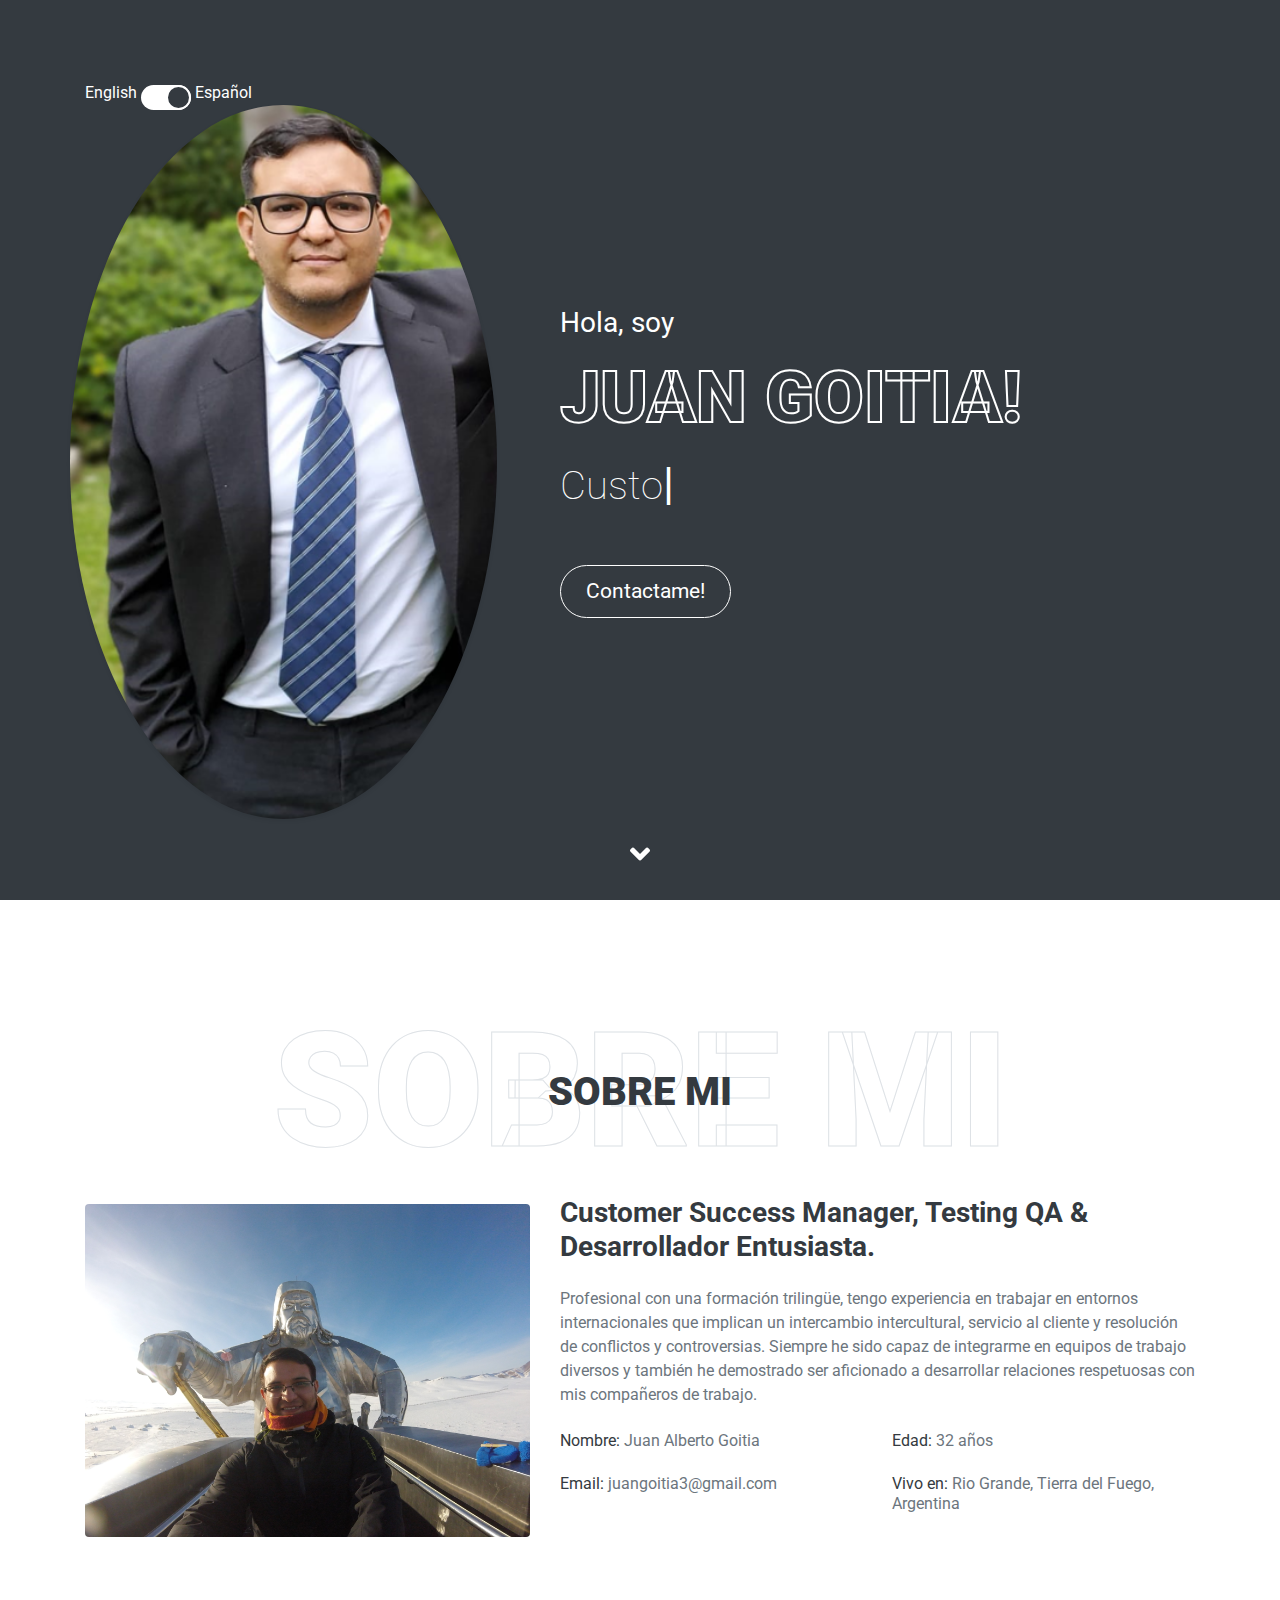
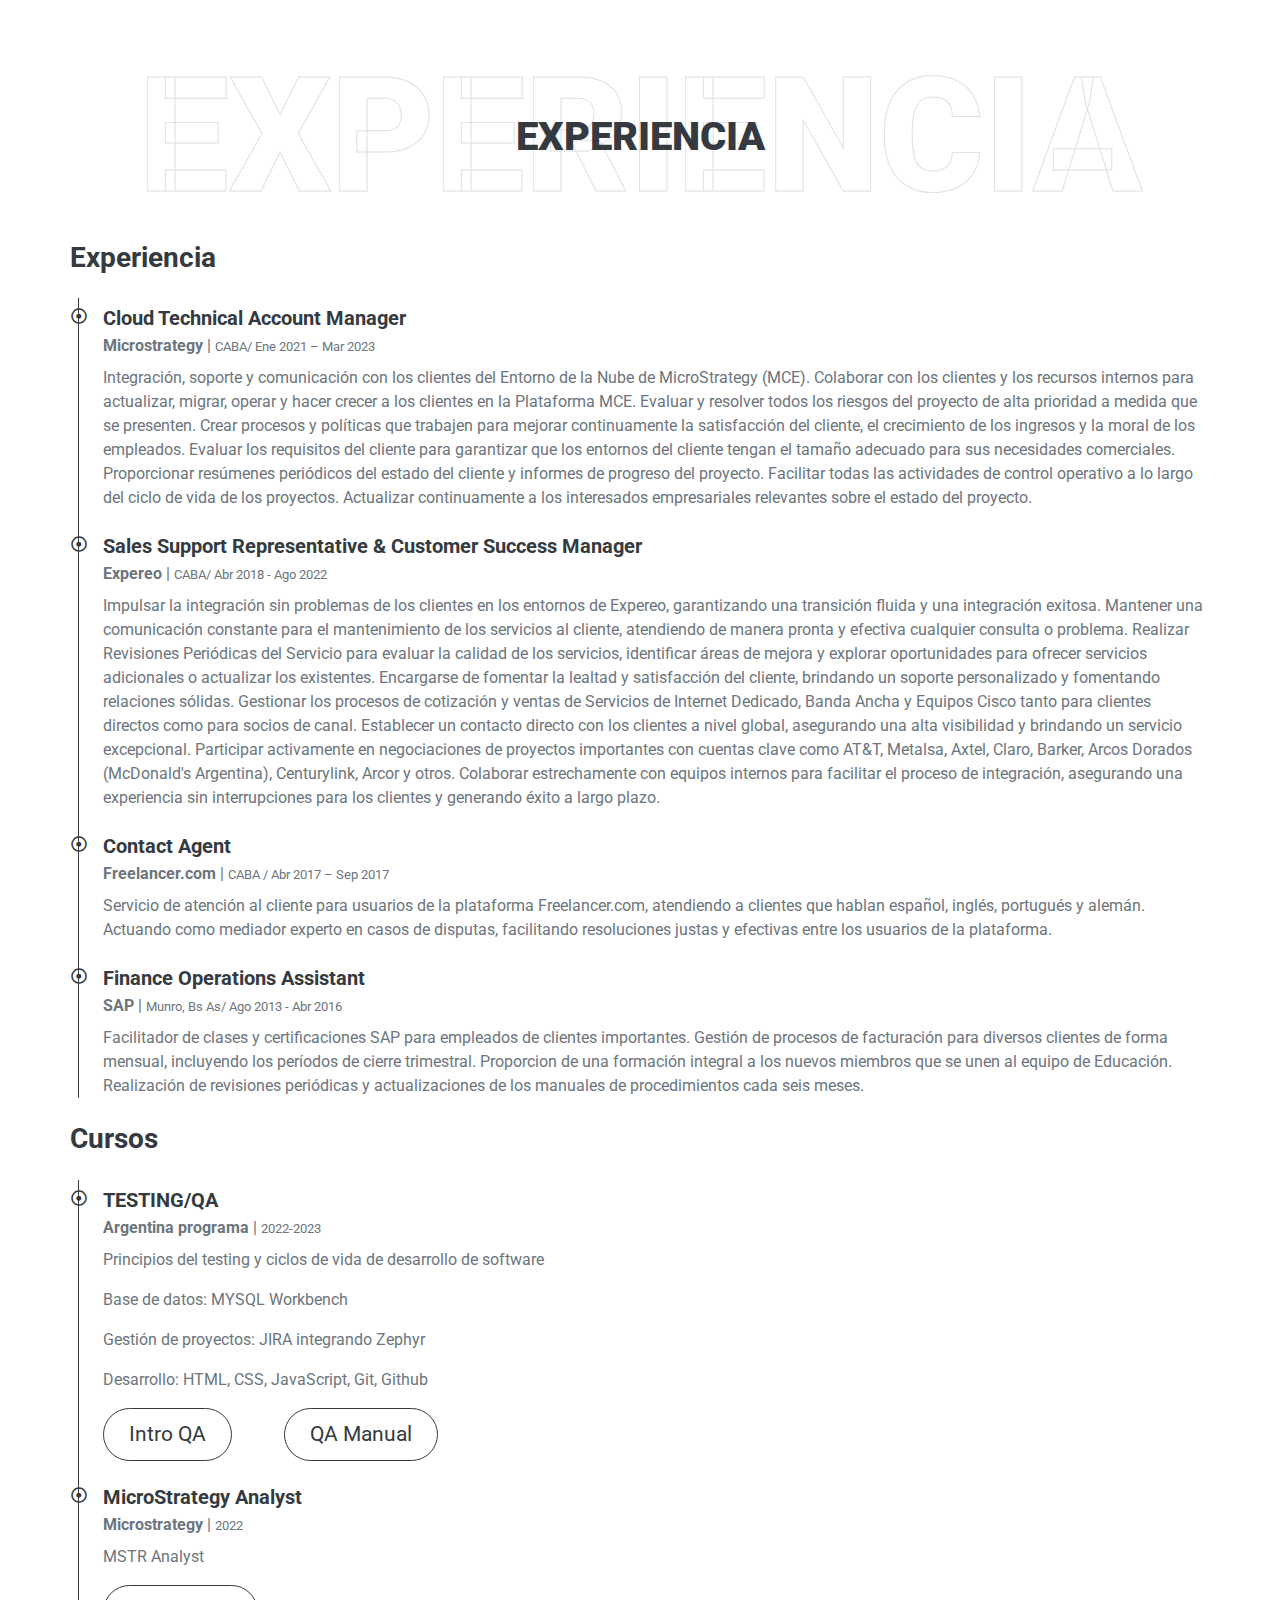
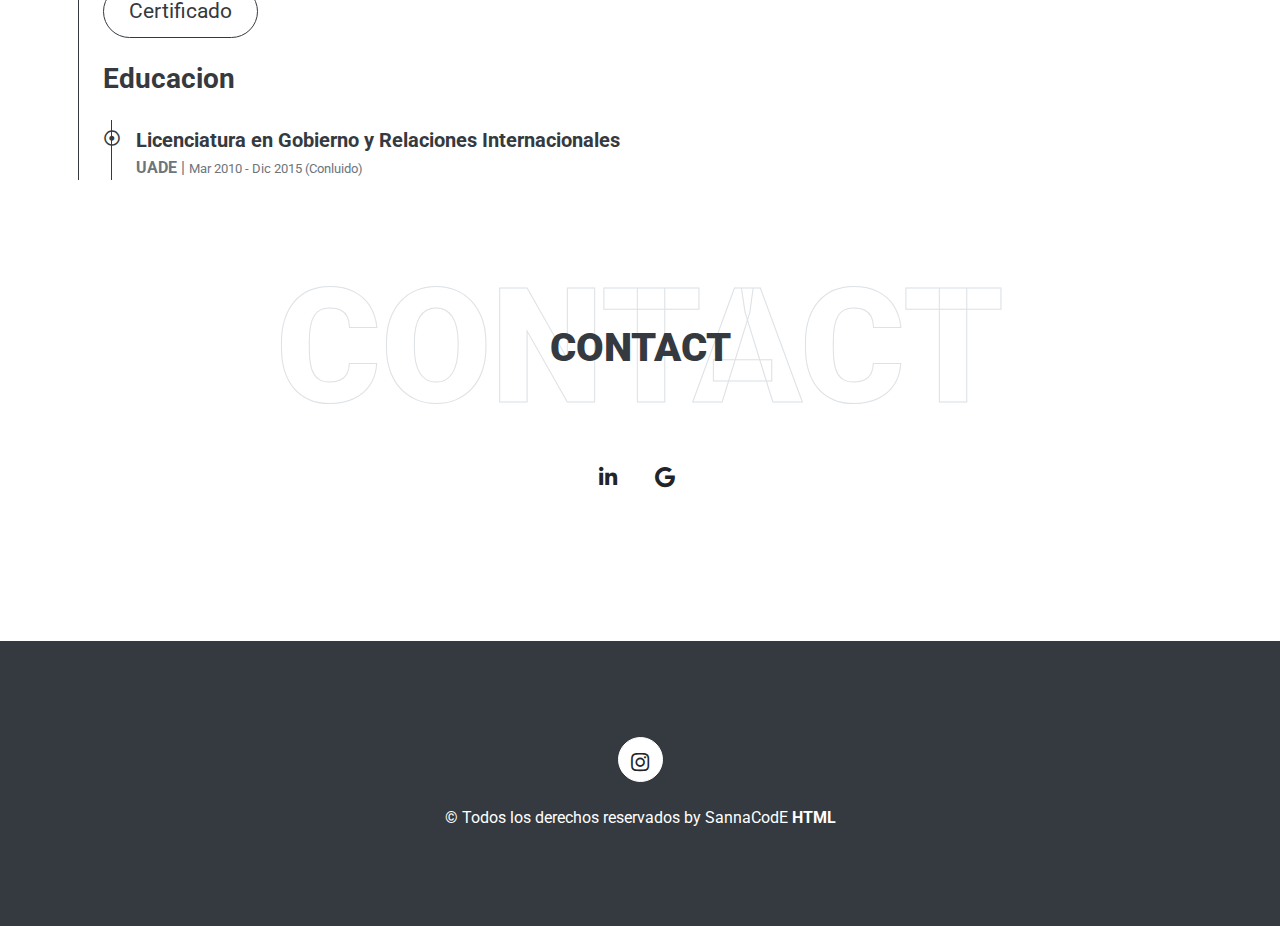
==== es/indexES.html @ f3fc85a7 "Initial commit" ====
<!DOCTYPE html>
<html lang="es">

<head>
    <meta charset="utf-8">
    <title>Juan Goitia</title>
    <meta content="width=device-width, initial-scale=1.0" name="viewport">
    <meta content="Free HTML Templates" name="keywords">
    <meta content="Free HTML Templates" name="description">

    <!-- Favicon -->
    <link href="img/favicon.ico" rel="icon">

    <!-- Google Web Fonts -->
    <link rel="preconnect" href="https://fonts.gstatic.com">
    <link href="https://fonts.googleapis.com/css2?family=Roboto:wght@300;400;500;700;900&display=swap" rel="stylesheet">

    <!-- Font Awesome -->
    <link href="https://cdnjs.cloudflare.com/ajax/libs/font-awesome/5.10.0/css/all.min.css" rel="stylesheet">

    <!-- Libraries Stylesheet -->
    <link href="lib/owlcarousel/assets/owl.carousel.min.css" rel="stylesheet">
    <link href="lib/lightbox/css/lightbox.min.css" rel="stylesheet">

    <!-- Customized Bootstrap Stylesheet -->
    <link href="../css/style.css" rel="stylesheet">
</head>

<body data-spy="scroll" data-target=".navbar" data-offset="51">
    <!-- Navbar Start -->
    <nav class="navbar fixed-top shadow-sm navbar-expand-lg bg-light navbar-light py-3 py-lg-0 px-lg-5">
        <button type="button" class="navbar-toggler" data-toggle="collapse" data-target="#navbarCollapse">
            <span class="navbar-toggler-icon"></span>
        </button>
        <div class="collapse navbar-collapse px-lg-3" id="navbarCollapse">
            <div class="navbar-nav m-auto py-0">
                <a href="#home" class="nav-item nav-link active">Home</a>
                <a href="#about" class="nav-item nav-link">Sobre Mi</a>
                <a href="#qualification" class="nav-item nav-link">Educacion/Experiencia</a>
                <a href="#contact" class="nav-item nav-link">Contacto</a>
            </div>
        </div>
    </nav>
    <!-- Navbar End -->

    <!-- Header Start -->

    <div class="container-fluid bg-dark d-flex align-items-center mb-5 py-5" id="home" style="min-height: 100vh;">
        <div class="container">

            <span class="text-white font-weight-normal mb-5 en">English</span>
            <input type="checkbox" class="check" checked>
            <span class="text-white font-weight-normal mb-5 es">Español</span>

            <div class="row align-items-center">
                <div class="col-lg-5 px-5 pl-lg-0 pb-5 pb-lg-0">
                    <img class="img-fluid w-100 rounded-circle shadow-sm" src="foto1.PNG" alt="foto1">
                </div>
                <div class="col-lg-7 text-center text-lg-left">
                    <h3 class="text-white font-weight-normal mb-3">Hola, soy</h3>
                    <h1 class="display-3 text-uppercase text-dark mb-2" style="-webkit-text-stroke: 2px #ffffff;">
                        Juan Goitia!</h1>
                    <h1 class="typed-text-output d-inline font-weight-lighter text-white"></h1>
                    <div class="typed-text d-none">Customer Success Manager.
                    </div>
                    <div class="d-flex align-items-center justify-content-center justify-content-lg-start pt-5">
                       <a href="#contact" class="btn btn-outline-light mr-5">Contactame!</a>

                    </div>
                </div>
            </div>
        </div>
    </div>
    <!-- Header End -->


    <!-- About Start -->
    <div class="container-fluid py-5" id="about">
        <div class="container">
            <div class="position-relative d-flex align-items-center justify-content-center">
                <h1 class="display-1 text-uppercase text-white" style="-webkit-text-stroke: 1px #dee2e6;">SOBRE MI</h1>
                <h1 class="position-absolute text-uppercase text-dark">SOBRE MI</h1>
            </div>
            <div class="row align-items-center">
                <div class="col-lg-5 pb-4 pb-lg-0">
                    <img class="img-fluid rounded w-100" src="GOPR0879.JPG" alt="imagen propia">
                </div>
                <div class="col-lg-7">
                    <h3 class="mb-4">Customer Success Manager, Testing QA & Desarrollador Entusiasta.</h3>
                    <p>Profesional con una formación trilingüe, tengo experiencia en trabajar en entornos internacionales que implican un intercambio intercultural, servicio al cliente y resolución de conflictos y controversias.
                        Siempre he sido capaz de integrarme en equipos de trabajo diversos y también he demostrado ser aficionado a desarrollar relaciones respetuosas con mis compañeros de trabajo.
                    </p>
                    <div class="row mb-3">
                        <div class="col-sm-6 py-2">
                            <h6>Nombre: <span class="text-secondary">Juan Alberto Goitia</span></h6>
                        </div>
                        <div class="col-sm-6 py-2">
                            <h6>Edad: <span class="text-secondary">32 años</span></h6>
                        </div>
                        <div class="col-sm-6 py-2">
                            <h6>Email: <span class="text-secondary">juangoitia3@gmail.com </span></h6>
                        </div>
                        <div class="col-sm-6 py-2">
                            <h6>Vivo en: <span class="text-secondary">Rio Grande, Tierra del Fuego, Argentina </span></h6>
                        </div>
                    </div>
                </div>
            </div>
        </div>
    </div>
    <!-- About End -->


    <!-- Qualification Start -->
    <div class="container-fluid py-5" id="qualification">
        <div class="container">
            <div class="position-relative d-flex align-items-center justify-content-center">
                <h1 class="display-1 text-uppercase text-white" style="-webkit-text-stroke: 1px #dee2e6;">Experiencia
                </h1>
                <h1 class="position-absolute text-uppercase text-dark">Experiencia</h1>
            </div>
            <div class="row align-items-center">
                <div class="col-lg-">
                    <h3 class="mb-4">Experiencia</h3>
                    <div class="border-left border-dark pt-2 pl-4 ml-2">
                        <div class="position-relative mb-4">
                            <i class="far fa-dot-circle text-dark position-absolute" style="top: 2px; left: -32px;"></i>
                            <h5 class="font-weight-bold mb-1">Cloud Technical Account Manager</h5>
                            <p class="mb-2"><strong>Microstrategy</strong> | <small>CABA/ Ene 2021 –
                                    Mar 2023</small></p>
                            <p>Integración, soporte y comunicación con los clientes del Entorno de la Nube de MicroStrategy (MCE).

                                Colaborar con los clientes y los recursos internos para actualizar, migrar, operar y hacer crecer a los clientes en la Plataforma MCE.
                                
                                Evaluar y resolver todos los riesgos del proyecto de alta prioridad a medida que se presenten.
                                
                                Crear procesos y políticas que trabajen para mejorar continuamente la satisfacción del cliente, el crecimiento de los ingresos y la moral de los empleados.
                                
                                Evaluar los requisitos del cliente para garantizar que los entornos del cliente tengan el tamaño adecuado para sus necesidades comerciales.
                                
                                Proporcionar resúmenes periódicos del estado del cliente y informes de progreso del proyecto.
                                
                                Facilitar todas las actividades de control operativo a lo largo del ciclo de vida de los proyectos.
                                
                                Actualizar continuamente a los interesados empresariales relevantes sobre el estado del proyecto.
                            </p>
                        </div>
                        <div class="position-relative mb-4">
                            <i class="far fa-dot-circle text-dark position-absolute" style="top: 2px; left: -32px;"></i>
                            <h5 class="font-weight-bold mb-1">Sales Support Representative & Customer Success Manager</h5>
                            <p class="mb-2"><strong>Expereo</strong> | <small> CABA/ Abr 2018 - Ago 2022</small></p>
                            <p>Impulsar la integración sin problemas de los clientes en los entornos de Expereo, garantizando una transición fluida y una integración exitosa.
                                Mantener una comunicación constante para el mantenimiento de los servicios al cliente, atendiendo de manera pronta y efectiva cualquier consulta o problema.
                                Realizar Revisiones Periódicas del Servicio para evaluar la calidad de los servicios, identificar áreas de mejora y explorar oportunidades para ofrecer servicios adicionales o actualizar los existentes.
                                Encargarse de fomentar la lealtad y satisfacción del cliente, brindando un soporte personalizado y fomentando relaciones sólidas.
                                Gestionar los procesos de cotización y ventas de Servicios de Internet Dedicado, Banda Ancha y Equipos Cisco tanto para clientes directos como para socios de canal.
                                Establecer un contacto directo con los clientes a nivel global, asegurando una alta visibilidad y brindando un servicio excepcional.
                                Participar activamente en negociaciones de proyectos importantes con cuentas clave como AT&T, Metalsa, Axtel, Claro, Barker, Arcos Dorados (McDonald's Argentina), Centurylink, Arcor y otros.
                                Colaborar estrechamente con equipos internos para facilitar el proceso de integración, asegurando una experiencia sin interrupciones para los clientes y generando éxito a largo plazo.
                            </p>
                        </div>
                        <div class="position-relative mb-4">
                            <i class="far fa-dot-circle text-dark position-absolute" style="top: 2px; left: -32px;"></i>
                            <h5 class="font-weight-bold mb-1">Contact Agent</h5>
                            <p class="mb-2"><strong>Freelancer.com</strong> | <small>CABA / Abr 2017 – Sep
                                    2017</small></p>
                            <p>Servicio de atención al cliente para usuarios de la plataforma Freelancer.com, atendiendo a clientes que hablan español, inglés, portugués y alemán.

                                Actuando como mediador experto en casos de disputas, facilitando resoluciones justas y efectivas entre los usuarios de la plataforma.
                            </p>
                        </div>
                        <div class="position-relative mb-4">
                            <i class="far fa-dot-circle text-dark position-absolute" style="top: 2px; left: -32px;"></i>
                            <h5 class="font-weight-bold mb-1">Finance Operations Assistant</h5>
                            <p class="mb-2"><strong>SAP</strong> | <small>Munro, Bs As/ Ago 2013 - Abr
                                2016</small></p>
                            <p>Facilitador de clases y certificaciones SAP para empleados de clientes importantes.

                                Gestión de procesos de facturación para diversos clientes de forma mensual, incluyendo los períodos de cierre trimestral.
                                
                                Proporcion de una formación integral a los nuevos miembros que se unen al equipo de Educación.
                                
                                Realización de revisiones periódicas y actualizaciones de los manuales de procedimientos cada seis meses.
                            </p>
                        </div>
                    </div>
                </div>
                <div class="col-lg-">
                    <h3 class="mb-4">Cursos</h3>
                    <div class="border-left border-dark pt-2 pl-4 ml-2">
                        <div class="position-relative mb-4">
                            <i class="far fa-dot-circle text-dark position-absolute" style="top: 2px; left: -32px;"></i>
                            <h5 class="font-weight-bold mb-1">TESTING/QA</h5>
                            <p class="mb-2"><strong>Argentina programa</strong> | <small>2022-2023</small>
                            </p>
                            <p>Principios del testing y ciclos de vida de desarrollo de software</p>

                            <p>Base de datos: MYSQL Workbench</p>
                            <p>Gestión de proyectos: JIRA integrando Zephyr</p>
                            <p>Desarrollo: HTML, CSS, JavaScript, Git, Github</p>
                            <a href="Introducción a Qa (1).jpeg" class="btn btn-outline-dark mr-5">Intro QA</a>
                            <a href="Testing Manual.jpeg" class="btn btn-outline-dark mr-5">QA Manual</a>
                        </div>
                        
                        <div class="position-relative mb-4">
                            <i class="far fa-dot-circle text-dark position-absolute" style="top: 2px; left: -32px;"></i>
                            <h5 class="font-weight-bold mb-1">MicroStrategy Analyst</h5>
                            <p class="mb-2"><strong>Microstrategy</strong> | <small>2022</small></p>
                            <p>MSTR Analyst</p>
                            <a href="MSTR ANA.PNG"
                                class="btn btn-outline-dark mr-5">Certificado</a>
                        </div>
                        <div class="col-lg-">
                        <h3 class="mb-4">Educacion</h3>
                        <div class="border-left border-dark pt-2 pl-4 ml-2">
                            <div class="position-relative mb-4">
                                <i class="far fa-dot-circle text-dark position-absolute"
                                    style="top: 2px; left: -32px;"></i>
                                <h5 class="font-weight-bold mb-1">Licenciatura en Gobierno y Relaciones Internacionales</h5>
                                <p class="mb-2"><strong>UADE</strong> | <small>Mar 2010 -
                                        Dic
                                        2015 (Conluido)</small></p>
                                <!-- <p>Tempor eos dolore amet tempor dolor tempor. Dolore ea magna sit amet dolor eirmod. Eos ipsum est tempor dolor. Clita lorem kasd sed ea lorem diam ea lorem eirmod duo sit ipsum stet lorem diam</p> -->
                                                       
                                <!-- <p>Tempor eos dolore amet tempor dolor tempor. Dolore ea magna sit amet dolor eirmod. Eos ipsum est tempor dolor. Clita lorem kasd sed ea lorem diam ea lorem eirmod duo sit ipsum stet lorem diam</p> -->
                            </div>
                        </div>
                    </div>
                </div>
            </div>
        </div>
        <!-- Qualification End -->


       


    <!-- Contact Start -->
    <div class="container-fluid py-5" id="contact">
        <div class="container">
            <div class="position-relative d-flex align-items-center justify-content-center">
                <h1 class="display-1 text-uppercase text-white" style="-webkit-text-stroke: 1px #dee2e6;">Contact
                </h1>
                <h1 class="position-absolute text-uppercase text-dark">CONTACT</h1>
            </div>
            <div class="row justify-content-center">
                <!-- <div class="col-lg-8">
                        <div class="contact-form text-center">
                            <div id="success"></div>
                            <form name="sentMessage" id="contactForm" novalidate="novalidate">
                                <div class="form-row">
                                    <div class="control-group col-sm-6">
                                        <input type="text" class="form-control p-4" id="name" placeholder="Tu nombre"
                                            required="required"
                                            data-validation-required-message="Please enter your name" />
                                        <p class="help-block text-danger"></p>
                                    </div>
                                    <div class="control-group col-sm-6">
                                        <input type="email" class="form-control p-4" id="email" placeholder="Tu email"
                                            required="required"
                                            data-validation-required-message="Please enter your email" />
                                        <p class="help-block text-danger"></p>
                                    </div>
                                </div>
                                <div class="control-group">
                                    <input type="text" class="form-control p-4" id="subject" placeholder="Asunto"
                                        required="required" data-validation-required-message="Please enter a subject" />
                                    <p class="help-block text-danger"></p>
                                </div>
                                <div class="control-group">
                                    <textarea class="form-control py-3 px-4" rows="5" id="message" placeholder="Mensaje"
                                        required="required"
                                        data-validation-required-message="Por favor ingresa el mensaje"></textarea>
                                    <p class="help-block text-danger"></p>
                                </div> -->
                <div>
                    <a href=https://www.linkedin.com/in/juangoitia/ class="btn btn-light btn-social mr-2"
                        href="#"><i class="fab fa-linkedin-in"></i></a>
                   
                        <a href="mailTO:juangoitia3@gmail.com/" class="btn btn-light btn-social mr-2" href="#"><i
                                class="fab fa-google"></i>
                            
                            </a>
                </div>
                </form>
            </div>
        </div>
    </div>
    </div>
    </div>
    <!-- Contact End -->


    <!-- Footer Start -->
    <div class="container-fluid bg-dark text-white mt-5 py-5 px-sm-3 px-md-5">
        <div class="container text-center py-5">
            <div class="d-flex justify-content-center mb-4">
            <a href=https://instagram.com/jotatdf?igshid=MzNlNGNkZWQ4Mg class="btn btn-light btn-social" href="#"><i
                        class="fab fa-instagram"></i></a>
            </div>
            <!-- <div class="d-flex justify-content-center mb-3">
                    <a class="text-white" href="#">Privacy</a>
                    <span class="px-3">|</span>
                    <a class="text-white" href="#">Terms</a>
                    <span class="px-3">|</span>
                    <a class="text-white" href="#">FAQs</a>
                    <span class="px-3">|</span>
                    <a class="text-white" href="#">Help</a>
                </div> -->
            <p class="m-0">&copy; <a class="text-white font-weight-bold" href="#"></a>Todos los derechos reservados by
                SannaCodE <a class="text-white font-weight-bold"
                    href="https://github.com/FedericoSannazzaro/portfolio">HTML</a>
            </p>
        </div>
    </div>
    <!-- Footer End -->

    <!-- Scroll to Bottom -->
    <i class="fa fa-2x fa-angle-down text-white scroll-to-bottom"></i>

    <!-- Back to Top -->
    <a href="#" class="btn btn-outline-dark px-0 back-to-top"><i class="fa fa-angle-double-up"></i></a>


    <!-- JavaScript Libraries -->
    <script src="https://code.jquery.com/jquery-3.4.1.min.js"></script>
    <script src="https://stackpath.bootstrapcdn.com/bootstrap/4.4.1/js/bootstrap.bundle.min.js"></script>
    <script src="../lib/typed/typed.min.js"></script>
    <script src="../lib/easing/easing.min.js"></script>
    <script src="../lib/waypoints/waypoints.min.js"></script>
    <script src="../lib/owlcarousel/owl.carousel.min.js"></script>
    <script src="../lib/isotope/isotope.pkgd.min.js"></script>
    <script src="../lib/lightbox/js/lightbox.min.js"></script>

    <!-- Contact Javascript File -->
    <script src="mail/jqBootstrapValidation.min.js"></script>
    <script src="mail/contact.js"></script>

    <!-- Template Javascript -->
    <script src="../js/app.js"></script>
    <script src="../js/main.js"></script>




</body>

</html>
---- css/style.css ----
/******* Bootstrap Theming ********/
/*!
 * Bootstrap v4.5.3 (https://getbootstrap.com/)
 * Copyright 2011-2020 The Bootstrap Authors
 * Copyright 2011-2020 Twitter, Inc.
 * Licensed under MIT (https://github.com/twbs/bootstrap/blob/main/LICENSE)
 */
:root {
  --blue: #007bff;
  --indigo: #6610f2;
  --purple: #6f42c1;
  --pink: #e83e8c;
  --red: #dc3545;
  --orange: #fd7e14;
  --yellow: #ffc107;
  --green: #28a745;
  --teal: #20c997;
  --cyan: #17a2b8;
  --white: #fff;
  --gray: #6c757d;
  --gray-dark: #343a40;
  --primary: #103f79;
  --secondary: #f3b229;
  --success: #28a745;
  --info: #17a2b8;
  --warning: #ffc107;
  --danger: #dc3545;
  --light: #ffffff;
  --dark: #343a40;
  --breakpoint-xs: 0;
  --breakpoint-sm: 576px;
  --breakpoint-md: 768px;
  --breakpoint-lg: 992px;
  --breakpoint-xl: 1200px;
  --font-family-sans-serif: "Roboto", sans-serif;
  --font-family-monospace: SFMono-Regular, Menlo, Monaco, Consolas, "Liberation Mono", "Courier New", monospace;
}

*,
*::before,
*::after {
  box-sizing: border-box;
}

html {
  font-family: sans-serif;
  line-height: 1.15;
  -webkit-text-size-adjust: 100%;
  -webkit-tap-highlight-color: rgba(0, 0, 0, 0);
}

article,
aside,
figcaption,
figure,
footer,
header,
hgroup,
main,
nav,
section {
  display: block;
}

body {
  margin: 0;
  font-family: "Roboto", sans-serif;
  font-size: 1rem;
  font-weight: 400;
  line-height: 1.5;
  color: #6c757d;
  text-align: left;
  background-color: #ffffff;
}

[tabindex="-1"]:focus:not(:focus-visible) {
  outline: 0 !important;
}

hr {
  box-sizing: content-box;
  height: 0;
  overflow: visible;
}

h1,
h2,
h3,
h4,
h5,
h6 {
  margin-top: 0;
  margin-bottom: 0.5rem;
}

p {
  margin-top: 0;
  margin-bottom: 1rem;
}

abbr[title],
abbr[data-original-title] {
  text-decoration: underline;
  text-decoration: underline dotted;
  cursor: help;
  border-bottom: 0;
  text-decoration-skip-ink: none;
}

address {
  margin-bottom: 1rem;
  font-style: normal;
  line-height: inherit;
}

ol,
ul,
dl {
  margin-top: 0;
  margin-bottom: 1rem;
}

ol ol,
ul ul,
ol ul,
ul ol {
  margin-bottom: 0;
}

dt {
  font-weight: 700;
}

dd {
  margin-bottom: .5rem;
  margin-left: 0;
}

blockquote {
  margin: 0 0 1rem;
}

b,
strong {
  font-weight: bolder;
}

small {
  font-size: 80%;
}

sub,
sup {
  position: relative;
  font-size: 75%;
  line-height: 0;
  vertical-align: baseline;
}

sub {
  bottom: -.25em;
}

sup {
  top: -.5em;
}

a {
  color: #0BCEAF;
  text-decoration: none;
  background-color: transparent;
}

a:hover {
  color: #078571;
  text-decoration: underline;
}

a:not([href]):not([class]) {
  color: inherit;
  text-decoration: none;
}

a:not([href]):not([class]):hover {
  color: inherit;
  text-decoration: none;
}

pre,
code,
kbd,
samp {
  font-family: SFMono-Regular, Menlo, Monaco, Consolas, "Liberation Mono", "Courier New", monospace;
  font-size: 1em;
}

pre {
  margin-top: 0;
  margin-bottom: 1rem;
  overflow: auto;
  -ms-overflow-style: scrollbar;
}

figure {
  margin: 0 0 1rem;
}

img {
  vertical-align: middle;
  border-style: none;
}

svg {
  overflow: hidden;
  vertical-align: middle;
}

table {
  border-collapse: collapse;
}

caption {
  padding-top: 0.75rem;
  padding-bottom: 0.75rem;
  color: #6c757d;
  text-align: left;
  caption-side: bottom;
}

th {
  text-align: inherit;
  text-align: -webkit-match-parent;
}

label {
  display: inline-block;
  margin-bottom: 0.5rem;
}

button {
  border-radius: 0;
}

button:focus {
  outline: 1px dotted;
  outline: 5px auto -webkit-focus-ring-color;
}

input,
button,
select,
optgroup,
textarea {
  margin: 0;
  font-family: inherit;
  font-size: inherit;
  line-height: inherit;
}

button,
input {
  overflow: visible;
}

button,
select {
  text-transform: none;
}

[role="button"] {
  cursor: pointer;
}

select {
  word-wrap: normal;
}

button,
[type="button"],
[type="reset"],
[type="submit"] {
  -webkit-appearance: button;
}

button:not(:disabled),
[type="button"]:not(:disabled),
[type="reset"]:not(:disabled),
[type="submit"]:not(:disabled) {
  cursor: pointer;
}

button::-moz-focus-inner,
[type="button"]::-moz-focus-inner,
[type="reset"]::-moz-focus-inner,
[type="submit"]::-moz-focus-inner {
  padding: 0;
  border-style: none;
}

input[type="radio"],
input[type="checkbox"] {
  box-sizing: border-box;
  padding: 0;
}

textarea {
  overflow: auto;
  resize: vertical;
}

fieldset {
  min-width: 0;
  padding: 0;
  margin: 0;
  border: 0;
}

legend {
  display: block;
  width: 100%;
  max-width: 100%;
  padding: 0;
  margin-bottom: .5rem;
  font-size: 1.5rem;
  line-height: inherit;
  color: inherit;
  white-space: normal;
}

@media (max-width: 1200px) {
  legend {
    font-size: calc(1.275rem + 0.3vw);
  }
}

progress {
  vertical-align: baseline;
}

[type="number"]::-webkit-inner-spin-button,
[type="number"]::-webkit-outer-spin-button {
  height: auto;
}

[type="search"] {
  outline-offset: -2px;
  -webkit-appearance: none;
}

[type="search"]::-webkit-search-decoration {
  -webkit-appearance: none;
}

::-webkit-file-upload-button {
  font: inherit;
  -webkit-appearance: button;
}

output {
  display: inline-block;
}

summary {
  display: list-item;
  cursor: pointer;
}

template {
  display: none;
}

[hidden] {
  display: none !important;
}

h1,
h2,
h3,
h4,
h5,
h6,
.h1,
.h2,
.h3,
.h4,
.h5,
.h6 {
  margin-bottom: 0.5rem;
  font-weight: 500;
  line-height: 1.2;
  color: #343a40;
}

h1,
.h1 {
  font-size: 2.5rem;
}

@media (max-width: 1200px) {

  h1,
  .h1 {
    font-size: calc(1.375rem + 1.5vw);
  }
}

h2,
.h2 {
  font-size: 2rem;
}

@media (max-width: 1200px) {

  h2,
  .h2 {
    font-size: calc(1.325rem + 0.9vw);
  }
}

h3,
.h3 {
  font-size: 1.75rem;
}

@media (max-width: 1200px) {

  h3,
  .h3 {
    font-size: calc(1.3rem + 0.6vw);
  }
}

h4,
.h4 {
  font-size: 1.5rem;
}

@media (max-width: 1200px) {

  h4,
  .h4 {
    font-size: calc(1.275rem + 0.3vw);
  }
}

h5,
.h5 {
  font-size: 1.25rem;
}

h6,
.h6 {
  font-size: 1rem;
}

.lead {
  font-size: 1.25rem;
  font-weight: 300;
}

.display-1 {
  font-size: 10rem;
  font-weight: 300;
  line-height: 1.2;
}

@media (max-width: 1200px) {
  .display-1 {
    font-size: calc(2.125rem + 10.5vw);
  }
}

.display-2 {
  font-size: 5.5rem;
  font-weight: 300;
  line-height: 1.2;
}

@media (max-width: 1200px) {
  .display-2 {
    font-size: calc(1.675rem + 5.1vw);
  }
}

.display-3 {
  font-size: 4.5rem;
  font-weight: 300;
  line-height: 1.2;
}

@media (max-width: 1200px) {
  .display-3 {
    font-size: calc(1.575rem + 3.9vw);
  }
}

.display-4 {
  font-size: 3.5rem;
  font-weight: 300;
  line-height: 1.2;
}

@media (max-width: 1200px) {
  .display-4 {
    font-size: calc(1.475rem + 2.7vw);
  }
}

hr {
  margin-top: 1rem;
  margin-bottom: 1rem;
  border: 0;
  border-top: 1px solid rgba(0, 0, 0, 0.1);
}

small,
.small {
  font-size: 80%;
  font-weight: 400;
}

mark,
.mark {
  padding: 0.2em;
  background-color: #fcf8e3;
}

.list-unstyled {
  padding-left: 0;
  list-style: none;
}

.list-inline {
  padding-left: 0;
  list-style: none;
}

.list-inline-item {
  display: inline-block;
}

.list-inline-item:not(:last-child) {
  margin-right: 0.5rem;
}

.initialism {
  font-size: 90%;
  text-transform: uppercase;
}

.blockquote {
  margin-bottom: 1rem;
  font-size: 1.25rem;
}

.blockquote-footer {
  display: block;
  font-size: 80%;
  color: #6c757d;
}

.blockquote-footer::before {
  content: "\2014\00A0";
}

.img-fluid {
  max-width: 100%;
  height: auto;
}

.img-thumbnail {
  padding: 0.25rem;
  background-color: #ffffff;
  border: 1px solid #dee2e6;
  border-radius: 0.25rem;
  max-width: 100%;
  height: auto;
}

.figure {
  display: inline-block;
}

.figure-img {
  margin-bottom: 0.5rem;
  line-height: 1;
}

.figure-caption {
  font-size: 90%;
  color: #6c757d;
}

code {
  font-size: 87.5%;
  color: #e83e8c;
  word-wrap: break-word;
}

a>code {
  color: inherit;
}

kbd {
  padding: 0.2rem 0.4rem;
  font-size: 87.5%;
  color: #fff;
  background-color: #212529;
  border-radius: 0.2rem;
}

kbd kbd {
  padding: 0;
  font-size: 100%;
  font-weight: 700;
}

pre {
  display: block;
  font-size: 87.5%;
  color: #212529;
}

pre code {
  font-size: inherit;
  color: inherit;
  word-break: normal;
}

.pre-scrollable {
  max-height: 340px;
  overflow-y: scroll;
}

.container,
.container-fluid,
.container-sm,
.container-md,
.container-lg,
.container-xl {
  width: 100%;
  padding-right: 15px;
  padding-left: 15px;
  margin-right: auto;
  margin-left: auto;
}

@media (min-width: 576px) {

  .container,
  .container-sm {
    max-width: 540px;
  }
}

@media (min-width: 768px) {

  .container,
  .container-sm,
  .container-md {
    max-width: 720px;
  }
}

@media (min-width: 992px) {

  .container,
  .container-sm,
  .container-md,
  .container-lg {
    max-width: 960px;
  }
}

@media (min-width: 1200px) {

  .container,
  .container-sm,
  .container-md,
  .container-lg,
  .container-xl {
    max-width: 1140px;
  }
}

.row {
  display: flex;
  flex-wrap: wrap;
  margin-right: -15px;
  margin-left: -15px;
}

.no-gutters {
  margin-right: 0;
  margin-left: 0;
}

.no-gutters>.col,
.no-gutters>[class*="col-"] {
  padding-right: 0;
  padding-left: 0;
}

.col-1,
.col-2,
.col-3,
.col-4,
.col-5,
.col-6,
.col-7,
.col-8,
.col-9,
.col-10,
.col-11,
.col-12,
.col,
.col-auto,
.col-sm-1,
.col-sm-2,
.col-sm-3,
.col-sm-4,
.col-sm-5,
.col-sm-6,
.col-sm-7,
.col-sm-8,
.col-sm-9,
.col-sm-10,
.col-sm-11,
.col-sm-12,
.col-sm,
.col-sm-auto,
.col-md-1,
.col-md-2,
.col-md-3,
.col-md-4,
.col-md-5,
.col-md-6,
.col-md-7,
.col-md-8,
.col-md-9,
.col-md-10,
.col-md-11,
.col-md-12,
.col-md,
.col-md-auto,
.col-lg-1,
.col-lg-2,
.col-lg-3,
.col-lg-4,
.col-lg-5,
.col-lg-6,
.col-lg-7,
.col-lg-8,
.col-lg-9,
.col-lg-10,
.col-lg-11,
.col-lg-12,
.col-lg,
.col-lg-auto,
.col-xl-1,
.col-xl-2,
.col-xl-3,
.col-xl-4,
.col-xl-5,
.col-xl-6,
.col-xl-7,
.col-xl-8,
.col-xl-9,
.col-xl-10,
.col-xl-11,
.col-xl-12,
.col-xl,
.col-xl-auto {
  position: relative;
  width: 100%;
  padding-right: 15px;
  padding-left: 15px;
}

.col {
  flex-basis: 0;
  flex-grow: 1;
  max-width: 100%;
}

.row-cols-1>* {
  flex: 0 0 100%;
  max-width: 100%;
}

.row-cols-2>* {
  flex: 0 0 50%;
  max-width: 50%;
}

.row-cols-3>* {
  flex: 0 0 33.33333%;
  max-width: 33.33333%;
}

.row-cols-4>* {
  flex: 0 0 25%;
  max-width: 25%;
}

.row-cols-5>* {
  flex: 0 0 20%;
  max-width: 20%;
}

.row-cols-6>* {
  flex: 0 0 16.66667%;
  max-width: 16.66667%;
}

.col-auto {
  flex: 0 0 auto;
  width: auto;
  max-width: 100%;
}

.col-1 {
  flex: 0 0 8.33333%;
  max-width: 8.33333%;
}

.col-2 {
  flex: 0 0 16.66667%;
  max-width: 16.66667%;
}

.col-3 {
  flex: 0 0 25%;
  max-width: 25%;
}

.col-4 {
  flex: 0 0 33.33333%;
  max-width: 33.33333%;
}

.col-5 {
  flex: 0 0 41.66667%;
  max-width: 41.66667%;
}

.col-6 {
  flex: 0 0 50%;
  max-width: 50%;
}

.col-7 {
  flex: 0 0 58.33333%;
  max-width: 58.33333%;
}

.col-8 {
  flex: 0 0 66.66667%;
  max-width: 66.66667%;
}

.col-9 {
  flex: 0 0 75%;
  max-width: 75%;
}

.col-10 {
  flex: 0 0 83.33333%;
  max-width: 83.33333%;
}

.col-11 {
  flex: 0 0 91.66667%;
  max-width: 91.66667%;
}

.col-12 {
  flex: 0 0 100%;
  max-width: 100%;
}

.order-first {
  order: -1;
}

.order-last {
  order: 13;
}

.order-0 {
  order: 0;
}

.order-1 {
  order: 1;
}

.order-2 {
  order: 2;
}

.order-3 {
  order: 3;
}

.order-4 {
  order: 4;
}

.order-5 {
  order: 5;
}

.order-6 {
  order: 6;
}

.order-7 {
  order: 7;
}

.order-8 {
  order: 8;
}

.order-9 {
  order: 9;
}

.order-10 {
  order: 10;
}

.order-11 {
  order: 11;
}

.order-12 {
  order: 12;
}

.offset-1 {
  margin-left: 8.33333%;
}

.offset-2 {
  margin-left: 16.66667%;
}

.offset-3 {
  margin-left: 25%;
}

.offset-4 {
  margin-left: 33.33333%;
}

.offset-5 {
  margin-left: 41.66667%;
}

.offset-6 {
  margin-left: 50%;
}

.offset-7 {
  margin-left: 58.33333%;
}

.offset-8 {
  margin-left: 66.66667%;
}

.offset-9 {
  margin-left: 75%;
}

.offset-10 {
  margin-left: 83.33333%;
}

.offset-11 {
  margin-left: 91.66667%;
}

@media (min-width: 576px) {
  .col-sm {
    flex-basis: 0;
    flex-grow: 1;
    max-width: 100%;
  }

  .row-cols-sm-1>* {
    flex: 0 0 100%;
    max-width: 100%;
  }

  .row-cols-sm-2>* {
    flex: 0 0 50%;
    max-width: 50%;
  }

  .row-cols-sm-3>* {
    flex: 0 0 33.33333%;
    max-width: 33.33333%;
  }

  .row-cols-sm-4>* {
    flex: 0 0 25%;
    max-width: 25%;
  }

  .row-cols-sm-5>* {
    flex: 0 0 20%;
    max-width: 20%;
  }

  .row-cols-sm-6>* {
    flex: 0 0 16.66667%;
    max-width: 16.66667%;
  }

  .col-sm-auto {
    flex: 0 0 auto;
    width: auto;
    max-width: 100%;
  }

  .col-sm-1 {
    flex: 0 0 8.33333%;
    max-width: 8.33333%;
  }

  .col-sm-2 {
    flex: 0 0 16.66667%;
    max-width: 16.66667%;
  }

  .col-sm-3 {
    flex: 0 0 25%;
    max-width: 25%;
  }

  .col-sm-4 {
    flex: 0 0 33.33333%;
    max-width: 33.33333%;
  }

  .col-sm-5 {
    flex: 0 0 41.66667%;
    max-width: 41.66667%;
  }

  .col-sm-6 {
    flex: 0 0 50%;
    max-width: 50%;
  }

  .col-sm-7 {
    flex: 0 0 58.33333%;
    max-width: 58.33333%;
  }

  .col-sm-8 {
    flex: 0 0 66.66667%;
    max-width: 66.66667%;
  }

  .col-sm-9 {
    flex: 0 0 75%;
    max-width: 75%;
  }

  .col-sm-10 {
    flex: 0 0 83.33333%;
    max-width: 83.33333%;
  }

  .col-sm-11 {
    flex: 0 0 91.66667%;
    max-width: 91.66667%;
  }

  .col-sm-12 {
    flex: 0 0 100%;
    max-width: 100%;
  }

  .order-sm-first {
    order: -1;
  }

  .order-sm-last {
    order: 13;
  }

  .order-sm-0 {
    order: 0;
  }

  .order-sm-1 {
    order: 1;
  }

  .order-sm-2 {
    order: 2;
  }

  .order-sm-3 {
    order: 3;
  }

  .order-sm-4 {
    order: 4;
  }

  .order-sm-5 {
    order: 5;
  }

  .order-sm-6 {
    order: 6;
  }

  .order-sm-7 {
    order: 7;
  }

  .order-sm-8 {
    order: 8;
  }

  .order-sm-9 {
    order: 9;
  }

  .order-sm-10 {
    order: 10;
  }

  .order-sm-11 {
    order: 11;
  }

  .order-sm-12 {
    order: 12;
  }

  .offset-sm-0 {
    margin-left: 0;
  }

  .offset-sm-1 {
    margin-left: 8.33333%;
  }

  .offset-sm-2 {
    margin-left: 16.66667%;
  }

  .offset-sm-3 {
    margin-left: 25%;
  }

  .offset-sm-4 {
    margin-left: 33.33333%;
  }

  .offset-sm-5 {
    margin-left: 41.66667%;
  }

  .offset-sm-6 {
    margin-left: 50%;
  }

  .offset-sm-7 {
    margin-left: 58.33333%;
  }

  .offset-sm-8 {
    margin-left: 66.66667%;
  }

  .offset-sm-9 {
    margin-left: 75%;
  }

  .offset-sm-10 {
    margin-left: 83.33333%;
  }

  .offset-sm-11 {
    margin-left: 91.66667%;
  }
}

@media (min-width: 768px) {
  .col-md {
    flex-basis: 0;
    flex-grow: 1;
    max-width: 100%;
  }

  .row-cols-md-1>* {
    flex: 0 0 100%;
    max-width: 100%;
  }

  .row-cols-md-2>* {
    flex: 0 0 50%;
    max-width: 50%;
  }

  .row-cols-md-3>* {
    flex: 0 0 33.33333%;
    max-width: 33.33333%;
  }

  .row-cols-md-4>* {
    flex: 0 0 25%;
    max-width: 25%;
  }

  .row-cols-md-5>* {
    flex: 0 0 20%;
    max-width: 20%;
  }

  .row-cols-md-6>* {
    flex: 0 0 16.66667%;
    max-width: 16.66667%;
  }

  .col-md-auto {
    flex: 0 0 auto;
    width: auto;
    max-width: 100%;
  }

  .col-md-1 {
    flex: 0 0 8.33333%;
    max-width: 8.33333%;
  }

  .col-md-2 {
    flex: 0 0 16.66667%;
    max-width: 16.66667%;
  }

  .col-md-3 {
    flex: 0 0 25%;
    max-width: 25%;
  }

  .col-md-4 {
    flex: 0 0 33.33333%;
    max-width: 33.33333%;
  }

  .col-md-5 {
    flex: 0 0 41.66667%;
    max-width: 41.66667%;
  }

  .col-md-6 {
    flex: 0 0 50%;
    max-width: 50%;
  }

  .col-md-7 {
    flex: 0 0 58.33333%;
    max-width: 58.33333%;
  }

  .col-md-8 {
    flex: 0 0 66.66667%;
    max-width: 66.66667%;
  }

  .col-md-9 {
    flex: 0 0 75%;
    max-width: 75%;
  }

  .col-md-10 {
    flex: 0 0 83.33333%;
    max-width: 83.33333%;
  }

  .col-md-11 {
    flex: 0 0 91.66667%;
    max-width: 91.66667%;
  }

  .col-md-12 {
    flex: 0 0 100%;
    max-width: 100%;
  }

  .order-md-first {
    order: -1;
  }

  .order-md-last {
    order: 13;
  }

  .order-md-0 {
    order: 0;
  }

  .order-md-1 {
    order: 1;
  }

  .order-md-2 {
    order: 2;
  }

  .order-md-3 {
    order: 3;
  }

  .order-md-4 {
    order: 4;
  }

  .order-md-5 {
    order: 5;
  }

  .order-md-6 {
    order: 6;
  }

  .order-md-7 {
    order: 7;
  }

  .order-md-8 {
    order: 8;
  }

  .order-md-9 {
    order: 9;
  }

  .order-md-10 {
    order: 10;
  }

  .order-md-11 {
    order: 11;
  }

  .order-md-12 {
    order: 12;
  }

  .offset-md-0 {
    margin-left: 0;
  }

  .offset-md-1 {
    margin-left: 8.33333%;
  }

  .offset-md-2 {
    margin-left: 16.66667%;
  }

  .offset-md-3 {
    margin-left: 25%;
  }

  .offset-md-4 {
    margin-left: 33.33333%;
  }

  .offset-md-5 {
    margin-left: 41.66667%;
  }

  .offset-md-6 {
    margin-left: 50%;
  }

  .offset-md-7 {
    margin-left: 58.33333%;
  }

  .offset-md-8 {
    margin-left: 66.66667%;
  }

  .offset-md-9 {
    margin-left: 75%;
  }

  .offset-md-10 {
    margin-left: 83.33333%;
  }

  .offset-md-11 {
    margin-left: 91.66667%;
  }
}

@media (min-width: 992px) {
  .col-lg {
    flex-basis: 0;
    flex-grow: 1;
    max-width: 100%;
  }

  .row-cols-lg-1>* {
    flex: 0 0 100%;
    max-width: 100%;
  }

  .row-cols-lg-2>* {
    flex: 0 0 50%;
    max-width: 50%;
  }

  .row-cols-lg-3>* {
    flex: 0 0 33.33333%;
    max-width: 33.33333%;
  }

  .row-cols-lg-4>* {
    flex: 0 0 25%;
    max-width: 25%;
  }

  .row-cols-lg-5>* {
    flex: 0 0 20%;
    max-width: 20%;
  }

  .row-cols-lg-6>* {
    flex: 0 0 16.66667%;
    max-width: 16.66667%;
  }

  .col-lg-auto {
    flex: 0 0 auto;
    width: auto;
    max-width: 100%;
  }

  .col-lg-1 {
    flex: 0 0 8.33333%;
    max-width: 8.33333%;
  }

  .col-lg-2 {
    flex: 0 0 16.66667%;
    max-width: 16.66667%;
  }

  .col-lg-3 {
    flex: 0 0 25%;
    max-width: 25%;
  }

  .col-lg-4 {
    flex: 0 0 33.33333%;
    max-width: 33.33333%;
  }

  .col-lg-5 {
    flex: 0 0 41.66667%;
    max-width: 41.66667%;
  }

  .col-lg-6 {
    flex: 0 0 50%;
    max-width: 50%;
  }

  .col-lg-7 {
    flex: 0 0 58.33333%;
    max-width: 58.33333%;
  }

  .col-lg-8 {
    flex: 0 0 66.66667%;
    max-width: 66.66667%;
  }

  .col-lg-9 {
    flex: 0 0 75%;
    max-width: 75%;
  }

  .col-lg-10 {
    flex: 0 0 83.33333%;
    max-width: 83.33333%;
  }

  .col-lg-11 {
    flex: 0 0 91.66667%;
    max-width: 91.66667%;
  }

  .col-lg-12 {
    flex: 0 0 100%;
    max-width: 100%;
  }

  .order-lg-first {
    order: -1;
  }

  .order-lg-last {
    order: 13;
  }

  .order-lg-0 {
    order: 0;
  }

  .order-lg-1 {
    order: 1;
  }

  .order-lg-2 {
    order: 2;
  }

  .order-lg-3 {
    order: 3;
  }

  .order-lg-4 {
    order: 4;
  }

  .order-lg-5 {
    order: 5;
  }

  .order-lg-6 {
    order: 6;
  }

  .order-lg-7 {
    order: 7;
  }

  .order-lg-8 {
    order: 8;
  }

  .order-lg-9 {
    order: 9;
  }

  .order-lg-10 {
    order: 10;
  }

  .order-lg-11 {
    order: 11;
  }

  .order-lg-12 {
    order: 12;
  }

  .offset-lg-0 {
    margin-left: 0;
  }

  .offset-lg-1 {
    margin-left: 8.33333%;
  }

  .offset-lg-2 {
    margin-left: 16.66667%;
  }

  .offset-lg-3 {
    margin-left: 25%;
  }

  .offset-lg-4 {
    margin-left: 33.33333%;
  }

  .offset-lg-5 {
    margin-left: 41.66667%;
  }

  .offset-lg-6 {
    margin-left: 50%;
  }

  .offset-lg-7 {
    margin-left: 58.33333%;
  }

  .offset-lg-8 {
    margin-left: 66.66667%;
  }

  .offset-lg-9 {
    margin-left: 75%;
  }

  .offset-lg-10 {
    margin-left: 83.33333%;
  }

  .offset-lg-11 {
    margin-left: 91.66667%;
  }
}

@media (min-width: 1200px) {
  .col-xl {
    flex-basis: 0;
    flex-grow: 1;
    max-width: 100%;
  }

  .row-cols-xl-1>* {
    flex: 0 0 100%;
    max-width: 100%;
  }

  .row-cols-xl-2>* {
    flex: 0 0 50%;
    max-width: 50%;
  }

  .row-cols-xl-3>* {
    flex: 0 0 33.33333%;
    max-width: 33.33333%;
  }

  .row-cols-xl-4>* {
    flex: 0 0 25%;
    max-width: 25%;
  }

  .row-cols-xl-5>* {
    flex: 0 0 20%;
    max-width: 20%;
  }

  .row-cols-xl-6>* {
    flex: 0 0 16.66667%;
    max-width: 16.66667%;
  }

  .col-xl-auto {
    flex: 0 0 auto;
    width: auto;
    max-width: 100%;
  }

  .col-xl-1 {
    flex: 0 0 8.33333%;
    max-width: 8.33333%;
  }

  .col-xl-2 {
    flex: 0 0 16.66667%;
    max-width: 16.66667%;
  }

  .col-xl-3 {
    flex: 0 0 25%;
    max-width: 25%;
  }

  .col-xl-4 {
    flex: 0 0 33.33333%;
    max-width: 33.33333%;
  }

  .col-xl-5 {
    flex: 0 0 41.66667%;
    max-width: 41.66667%;
  }

  .col-xl-6 {
    flex: 0 0 50%;
    max-width: 50%;
  }

  .col-xl-7 {
    flex: 0 0 58.33333%;
    max-width: 58.33333%;
  }

  .col-xl-8 {
    flex: 0 0 66.66667%;
    max-width: 66.66667%;
  }

  .col-xl-9 {
    flex: 0 0 75%;
    max-width: 75%;
  }

  .col-xl-10 {
    flex: 0 0 83.33333%;
    max-width: 83.33333%;
  }

  .col-xl-11 {
    flex: 0 0 91.66667%;
    max-width: 91.66667%;
  }

  .col-xl-12 {
    flex: 0 0 100%;
    max-width: 100%;
  }

  .order-xl-first {
    order: -1;
  }

  .order-xl-last {
    order: 13;
  }

  .order-xl-0 {
    order: 0;
  }

  .order-xl-1 {
    order: 1;
  }

  .order-xl-2 {
    order: 2;
  }

  .order-xl-3 {
    order: 3;
  }

  .order-xl-4 {
    order: 4;
  }

  .order-xl-5 {
    order: 5;
  }

  .order-xl-6 {
    order: 6;
  }

  .order-xl-7 {
    order: 7;
  }

  .order-xl-8 {
    order: 8;
  }

  .order-xl-9 {
    order: 9;
  }

  .order-xl-10 {
    order: 10;
  }

  .order-xl-11 {
    order: 11;
  }

  .order-xl-12 {
    order: 12;
  }

  .offset-xl-0 {
    margin-left: 0;
  }

  .offset-xl-1 {
    margin-left: 8.33333%;
  }

  .offset-xl-2 {
    margin-left: 16.66667%;
  }

  .offset-xl-3 {
    margin-left: 25%;
  }

  .offset-xl-4 {
    margin-left: 33.33333%;
  }

  .offset-xl-5 {
    margin-left: 41.66667%;
  }

  .offset-xl-6 {
    margin-left: 50%;
  }

  .offset-xl-7 {
    margin-left: 58.33333%;
  }

  .offset-xl-8 {
    margin-left: 66.66667%;
  }

  .offset-xl-9 {
    margin-left: 75%;
  }

  .offset-xl-10 {
    margin-left: 83.33333%;
  }

  .offset-xl-11 {
    margin-left: 91.66667%;
  }
}

.table {
  width: 100%;
  margin-bottom: 1rem;
  color: #6c757d;
}

.table th,
.table td {
  padding: 0.75rem;
  vertical-align: top;
  border-top: 1px solid #dee2e6;
}

.table thead th {
  vertical-align: bottom;
  border-bottom: 2px solid #dee2e6;
}

.table tbody+tbody {
  border-top: 2px solid #dee2e6;
}

.table-sm th,
.table-sm td {
  padding: 0.3rem;
}

.table-bordered {
  border: 1px solid #dee2e6;
}

.table-bordered th,
.table-bordered td {
  border: 1px solid #dee2e6;
}

.table-bordered thead th,
.table-bordered thead td {
  border-bottom-width: 2px;
}

.table-borderless th,
.table-borderless td,
.table-borderless thead th,
.table-borderless tbody+tbody {
  border: 0;
}

.table-striped tbody tr:nth-of-type(odd) {
  background-color: rgba(0, 0, 0, 0.05);
}

.table-hover tbody tr:hover {
  color: #6c757d;
  background-color: rgba(0, 0, 0, 0.075);
}

.table-primary,
.table-primary>th,
.table-primary>td {
  background-color: #bbf1e9;
}

.table-primary th,
.table-primary td,
.table-primary thead th,
.table-primary tbody+tbody {
  border-color: #80e6d5;
}

.table-hover .table-primary:hover {
  background-color: #a6ede2;
}

.table-hover .table-primary:hover>td,
.table-hover .table-primary:hover>th {
  background-color: #a6ede2;
}

.table-secondary,
.table-secondary>th,
.table-secondary>td {
  background-color: #d6d8db;
}

.table-secondary th,
.table-secondary td,
.table-secondary thead th,
.table-secondary tbody+tbody {
  border-color: #b3b7bb;
}

.table-hover .table-secondary:hover {
  background-color: #c8cbcf;
}

.table-hover .table-secondary:hover>td,
.table-hover .table-secondary:hover>th {
  background-color: #c8cbcf;
}

.table-success,
.table-success>th,
.table-success>td {
  background-color: #c3e6cb;
}

.table-success th,
.table-success td,
.table-success thead th,
.table-success tbody+tbody {
  border-color: #8fd19e;
}

.table-hover .table-success:hover {
  background-color: #b1dfbb;
}

.table-hover .table-success:hover>td,
.table-hover .table-success:hover>th {
  background-color: #b1dfbb;
}

.table-info,
.table-info>th,
.table-info>td {
  background-color: #bee5eb;
}

.table-info th,
.table-info td,
.table-info thead th,
.table-info tbody+tbody {
  border-color: #86cfda;
}

.table-hover .table-info:hover {
  background-color: #abdde5;
}

.table-hover .table-info:hover>td,
.table-hover .table-info:hover>th {
  background-color: #abdde5;
}

.table-warning,
.table-warning>th,
.table-warning>td {
  background-color: #ffeeba;
}

.table-warning th,
.table-warning td,
.table-warning thead th,
.table-warning tbody+tbody {
  border-color: #ffdf7e;
}

.table-hover .table-warning:hover {
  background-color: #ffe8a1;
}

.table-hover .table-warning:hover>td,
.table-hover .table-warning:hover>th {
  background-color: #ffe8a1;
}

.table-danger,
.table-danger>th,
.table-danger>td {
  background-color: #f5c6cb;
}

.table-danger th,
.table-danger td,
.table-danger thead th,
.table-danger tbody+tbody {
  border-color: #ed969e;
}

.table-hover .table-danger:hover {
  background-color: #f1b0b7;
}

.table-hover .table-danger:hover>td,
.table-hover .table-danger:hover>th {
  background-color: #f1b0b7;
}

.table-light,
.table-light>th,
.table-light>td {
  background-color: white;
}

.table-light th,
.table-light td,
.table-light thead th,
.table-light tbody+tbody {
  border-color: white;
}

.table-hover .table-light:hover {
  background-color: #f2f2f2;
}

.table-hover .table-light:hover>td,
.table-hover .table-light:hover>th {
  background-color: #f2f2f2;
}

.table-dark,
.table-dark>th,
.table-dark>td {
  background-color: #c6c8ca;
}

.table-dark th,
.table-dark td,
.table-dark thead th,
.table-dark tbody+tbody {
  border-color: #95999c;
}

.table-hover .table-dark:hover {
  background-color: #b9bbbe;
}

.table-hover .table-dark:hover>td,
.table-hover .table-dark:hover>th {
  background-color: #b9bbbe;
}

.table-active,
.table-active>th,
.table-active>td {
  background-color: rgba(0, 0, 0, 0.075);
}

.table-hover .table-active:hover {
  background-color: rgba(0, 0, 0, 0.075);
}

.table-hover .table-active:hover>td,
.table-hover .table-active:hover>th {
  background-color: rgba(0, 0, 0, 0.075);
}

.table .thead-dark th {
  color: #fff;
  background-color: #343a40;
  border-color: #454d55;
}

.table .thead-light th {
  color: #495057;
  background-color: #e9ecef;
  border-color: #dee2e6;
}

.table-dark {
  color: #fff;
  background-color: #343a40;
}

.table-dark th,
.table-dark td,
.table-dark thead th {
  border-color: #454d55;
}

.table-dark.table-bordered {
  border: 0;
}

.table-dark.table-striped tbody tr:nth-of-type(odd) {
  background-color: rgba(255, 255, 255, 0.05);
}

.table-dark.table-hover tbody tr:hover {
  color: #fff;
  background-color: rgba(255, 255, 255, 0.075);
}

@media (max-width: 575.98px) {
  .table-responsive-sm {
    display: block;
    width: 100%;
    overflow-x: auto;
    -webkit-overflow-scrolling: touch;
  }

  .table-responsive-sm>.table-bordered {
    border: 0;
  }
}

@media (max-width: 767.98px) {
  .table-responsive-md {
    display: block;
    width: 100%;
    overflow-x: auto;
    -webkit-overflow-scrolling: touch;
  }

  .table-responsive-md>.table-bordered {
    border: 0;
  }
}

@media (max-width: 991.98px) {
  .table-responsive-lg {
    display: block;
    width: 100%;
    overflow-x: auto;
    -webkit-overflow-scrolling: touch;
  }

  .table-responsive-lg>.table-bordered {
    border: 0;
  }
}

@media (max-width: 1199.98px) {
  .table-responsive-xl {
    display: block;
    width: 100%;
    overflow-x: auto;
    -webkit-overflow-scrolling: touch;
  }

  .table-responsive-xl>.table-bordered {
    border: 0;
  }
}

.table-responsive {
  display: block;
  width: 100%;
  overflow-x: auto;
  -webkit-overflow-scrolling: touch;
}

.table-responsive>.table-bordered {
  border: 0;
}

.form-control {
  display: block;
  width: 100%;
  height: calc(1.5em + 0.75rem + 2px);
  padding: 0.375rem 0.75rem;
  font-size: 1rem;
  font-weight: 400;
  line-height: 1.5;
  color: #495057;
  background-color: #fff;
  background-clip: padding-box;
  border: 1px solid #ced4da;
  border-radius: 0.25rem;
  transition: border-color 0.15s ease-in-out, box-shadow 0.15s ease-in-out;
}

@media (prefers-reduced-motion: reduce) {
  .form-control {
    transition: none;
  }
}

.form-control::-ms-expand {
  background-color: transparent;
  border: 0;
}

.form-control:-moz-focusring {
  color: transparent;
  text-shadow: 0 0 0 #495057;
}

.form-control:focus {
  color: #495057;
  background-color: #fff;
  border-color: #62f7df;
  outline: 0;
  box-shadow: 0 0 0 0.2rem rgba(11, 206, 175, 0.25);
}

.form-control::placeholder {
  color: #6c757d;
  opacity: 1;
}

.form-control:disabled,
.form-control[readonly] {
  background-color: #e9ecef;
  opacity: 1;
}

input[type="date"].form-control,
input[type="time"].form-control,
input[type="datetime-local"].form-control,
input[type="month"].form-control {
  appearance: none;
}

select.form-control:focus::-ms-value {
  color: #495057;
  background-color: #fff;
}

.form-control-file,
.form-control-range {
  display: block;
  width: 100%;
}

.col-form-label {
  padding-top: calc(0.375rem + 1px);
  padding-bottom: calc(0.375rem + 1px);
  margin-bottom: 0;
  font-size: inherit;
  line-height: 1.5;
}

.col-form-label-lg {
  padding-top: calc(0.5rem + 1px);
  padding-bottom: calc(0.5rem + 1px);
  font-size: 1.25rem;
  line-height: 1.5;
}

.col-form-label-sm {
  padding-top: calc(0.25rem + 1px);
  padding-bottom: calc(0.25rem + 1px);
  font-size: 0.875rem;
  line-height: 1.5;
}

.form-control-plaintext {
  display: block;
  width: 100%;
  padding: 0.375rem 0;
  margin-bottom: 0;
  font-size: 1rem;
  line-height: 1.5;
  color: #6c757d;
  background-color: transparent;
  border: solid transparent;
  border-width: 1px 0;
}

.form-control-plaintext.form-control-sm,
.form-control-plaintext.form-control-lg {
  padding-right: 0;
  padding-left: 0;
}

.form-control-sm {
  height: calc(1.5em + 0.5rem + 2px);
  padding: 0.25rem 0.5rem;
  font-size: 0.875rem;
  line-height: 1.5;
  border-radius: 0.2rem;
}

.form-control-lg {
  height: calc(1.5em + 1rem + 2px);
  padding: 0.5rem 1rem;
  font-size: 1.25rem;
  line-height: 1.5;
  border-radius: 0.3rem;
}

select.form-control[size],
select.form-control[multiple] {
  height: auto;
}

textarea.form-control {
  height: auto;
}

.form-group {
  margin-bottom: 1rem;
}

.form-text {
  display: block;
  margin-top: 0.25rem;
}

.form-row {
  display: flex;
  flex-wrap: wrap;
  margin-right: -5px;
  margin-left: -5px;
}

.form-row>.col,
.form-row>[class*="col-"] {
  padding-right: 5px;
  padding-left: 5px;
}

.form-check {
  position: relative;
  display: block;
  padding-left: 1.25rem;
}

.form-check-input {
  position: absolute;
  margin-top: 0.3rem;
  margin-left: -1.25rem;
}

.form-check-input[disabled]~.form-check-label,
.form-check-input:disabled~.form-check-label {
  color: #6c757d;
}

.form-check-label {
  margin-bottom: 0;
}

.form-check-inline {
  display: inline-flex;
  align-items: center;
  padding-left: 0;
  margin-right: 0.75rem;
}

.form-check-inline .form-check-input {
  position: static;
  margin-top: 0;
  margin-right: 0.3125rem;
  margin-left: 0;
}

.valid-feedback {
  display: none;
  width: 100%;
  margin-top: 0.25rem;
  font-size: 80%;
  color: #28a745;
}

.valid-tooltip {
  position: absolute;
  top: 100%;
  left: 0;
  z-index: 5;
  display: none;
  max-width: 100%;
  padding: 0.25rem 0.5rem;
  margin-top: .1rem;
  font-size: 0.875rem;
  line-height: 1.5;
  color: #fff;
  background-color: rgba(40, 167, 69, 0.9);
  border-radius: 0.25rem;
}

.was-validated :valid~.valid-feedback,
.was-validated :valid~.valid-tooltip,
.is-valid~.valid-feedback,
.is-valid~.valid-tooltip {
  display: block;
}

.was-validated .form-control:valid,
.form-control.is-valid {
  border-color: #28a745;
  padding-right: calc(1.5em + 0.75rem);
  background-image: url("data:image/svg+xml,%3csvg xmlns='http://www.w3.org/2000/svg' width='8' height='8' viewBox='0 0 8 8'%3e%3cpath fill='%2328a745' d='M2.3 6.73L.6 4.53c-.4-1.04.46-1.4 1.1-.8l1.1 1.4 3.4-3.8c.6-.63 1.6-.27 1.2.7l-4 4.6c-.43.5-.8.4-1.1.1z'/%3e%3c/svg%3e");
  background-repeat: no-repeat;
  background-position: right calc(0.375em + 0.1875rem) center;
  background-size: calc(0.75em + 0.375rem) calc(0.75em + 0.375rem);
}

.was-validated .form-control:valid:focus,
.form-control.is-valid:focus {
  border-color: #28a745;
  box-shadow: 0 0 0 0.2rem rgba(40, 167, 69, 0.25);
}

.was-validated textarea.form-control:valid,
textarea.form-control.is-valid {
  padding-right: calc(1.5em + 0.75rem);
  background-position: top calc(0.375em + 0.1875rem) right calc(0.375em + 0.1875rem);
}

.was-validated .custom-select:valid,
.custom-select.is-valid {
  border-color: #28a745;
  padding-right: calc(0.75em + 2.3125rem);
  background: url("data:image/svg+xml,%3csvg xmlns='http://www.w3.org/2000/svg' width='4' height='5' viewBox='0 0 4 5'%3e%3cpath fill='%23343a40' d='M2 0L0 2h4zm0 5L0 3h4z'/%3e%3c/svg%3e") no-repeat right 0.75rem center/8px 10px, url("data:image/svg+xml,%3csvg xmlns='http://www.w3.org/2000/svg' width='8' height='8' viewBox='0 0 8 8'%3e%3cpath fill='%2328a745' d='M2.3 6.73L.6 4.53c-.4-1.04.46-1.4 1.1-.8l1.1 1.4 3.4-3.8c.6-.63 1.6-.27 1.2.7l-4 4.6c-.43.5-.8.4-1.1.1z'/%3e%3c/svg%3e") #fff no-repeat center right 1.75rem/calc(0.75em + 0.375rem) calc(0.75em + 0.375rem);
}

.was-validated .custom-select:valid:focus,
.custom-select.is-valid:focus {
  border-color: #28a745;
  box-shadow: 0 0 0 0.2rem rgba(40, 167, 69, 0.25);
}

.was-validated .form-check-input:valid~.form-check-label,
.form-check-input.is-valid~.form-check-label {
  color: #28a745;
}

.was-validated .form-check-input:valid~.valid-feedback,
.was-validated .form-check-input:valid~.valid-tooltip,
.form-check-input.is-valid~.valid-feedback,
.form-check-input.is-valid~.valid-tooltip {
  display: block;
}

.was-validated .custom-control-input:valid~.custom-control-label,
.custom-control-input.is-valid~.custom-control-label {
  color: #28a745;
}

.was-validated .custom-control-input:valid~.custom-control-label::before,
.custom-control-input.is-valid~.custom-control-label::before {
  border-color: #28a745;
}

.was-validated .custom-control-input:valid:checked~.custom-control-label::before,
.custom-control-input.is-valid:checked~.custom-control-label::before {
  border-color: #34ce57;
  background-color: #34ce57;
}

.was-validated .custom-control-input:valid:focus~.custom-control-label::before,
.custom-control-input.is-valid:focus~.custom-control-label::before {
  box-shadow: 0 0 0 0.2rem rgba(40, 167, 69, 0.25);
}

.was-validated .custom-control-input:valid:focus:not(:checked)~.custom-control-label::before,
.custom-control-input.is-valid:focus:not(:checked)~.custom-control-label::before {
  border-color: #28a745;
}

.was-validated .custom-file-input:valid~.custom-file-label,
.custom-file-input.is-valid~.custom-file-label {
  border-color: #28a745;
}

.was-validated .custom-file-input:valid:focus~.custom-file-label,
.custom-file-input.is-valid:focus~.custom-file-label {
  border-color: #28a745;
  box-shadow: 0 0 0 0.2rem rgba(40, 167, 69, 0.25);
}

.invalid-feedback {
  display: none;
  width: 100%;
  margin-top: 0.25rem;
  font-size: 80%;
  color: #dc3545;
}

.invalid-tooltip {
  position: absolute;
  top: 100%;
  left: 0;
  z-index: 5;
  display: none;
  max-width: 100%;
  padding: 0.25rem 0.5rem;
  margin-top: .1rem;
  font-size: 0.875rem;
  line-height: 1.5;
  color: #fff;
  background-color: rgba(220, 53, 69, 0.9);
  border-radius: 0.25rem;
}

.was-validated :invalid~.invalid-feedback,
.was-validated :invalid~.invalid-tooltip,
.is-invalid~.invalid-feedback,
.is-invalid~.invalid-tooltip {
  display: block;
}

.was-validated .form-control:invalid,
.form-control.is-invalid {
  border-color: #dc3545;
  padding-right: calc(1.5em + 0.75rem);
  background-image: url("data:image/svg+xml,%3csvg xmlns='http://www.w3.org/2000/svg' width='12' height='12' fill='none' stroke='%23dc3545' viewBox='0 0 12 12'%3e%3ccircle cx='6' cy='6' r='4.5'/%3e%3cpath stroke-linejoin='round' d='M5.8 3.6h.4L6 6.5z'/%3e%3ccircle cx='6' cy='8.2' r='.6' fill='%23dc3545' stroke='none'/%3e%3c/svg%3e");
  background-repeat: no-repeat;
  background-position: right calc(0.375em + 0.1875rem) center;
  background-size: calc(0.75em + 0.375rem) calc(0.75em + 0.375rem);
}

.was-validated .form-control:invalid:focus,
.form-control.is-invalid:focus {
  border-color: #dc3545;
  box-shadow: 0 0 0 0.2rem rgba(220, 53, 69, 0.25);
}

.was-validated textarea.form-control:invalid,
textarea.form-control.is-invalid {
  padding-right: calc(1.5em + 0.75rem);
  background-position: top calc(0.375em + 0.1875rem) right calc(0.375em + 0.1875rem);
}

.was-validated .custom-select:invalid,
.custom-select.is-invalid {
  border-color: #dc3545;
  padding-right: calc(0.75em + 2.3125rem);
  background: url("data:image/svg+xml,%3csvg xmlns='http://www.w3.org/2000/svg' width='4' height='5' viewBox='0 0 4 5'%3e%3cpath fill='%23343a40' d='M2 0L0 2h4zm0 5L0 3h4z'/%3e%3c/svg%3e") no-repeat right 0.75rem center/8px 10px, url("data:image/svg+xml,%3csvg xmlns='http://www.w3.org/2000/svg' width='12' height='12' fill='none' stroke='%23dc3545' viewBox='0 0 12 12'%3e%3ccircle cx='6' cy='6' r='4.5'/%3e%3cpath stroke-linejoin='round' d='M5.8 3.6h.4L6 6.5z'/%3e%3ccircle cx='6' cy='8.2' r='.6' fill='%23dc3545' stroke='none'/%3e%3c/svg%3e") #fff no-repeat center right 1.75rem/calc(0.75em + 0.375rem) calc(0.75em + 0.375rem);
}

.was-validated .custom-select:invalid:focus,
.custom-select.is-invalid:focus {
  border-color: #dc3545;
  box-shadow: 0 0 0 0.2rem rgba(220, 53, 69, 0.25);
}

.was-validated .form-check-input:invalid~.form-check-label,
.form-check-input.is-invalid~.form-check-label {
  color: #dc3545;
}

.was-validated .form-check-input:invalid~.invalid-feedback,
.was-validated .form-check-input:invalid~.invalid-tooltip,
.form-check-input.is-invalid~.invalid-feedback,
.form-check-input.is-invalid~.invalid-tooltip {
  display: block;
}

.was-validated .custom-control-input:invalid~.custom-control-label,
.custom-control-input.is-invalid~.custom-control-label {
  color: #dc3545;
}

.was-validated .custom-control-input:invalid~.custom-control-label::before,
.custom-control-input.is-invalid~.custom-control-label::before {
  border-color: #dc3545;
}

.was-validated .custom-control-input:invalid:checked~.custom-control-label::before,
.custom-control-input.is-invalid:checked~.custom-control-label::before {
  border-color: #e4606d;
  background-color: #e4606d;
}

.was-validated .custom-control-input:invalid:focus~.custom-control-label::before,
.custom-control-input.is-invalid:focus~.custom-control-label::before {
  box-shadow: 0 0 0 0.2rem rgba(220, 53, 69, 0.25);
}

.was-validated .custom-control-input:invalid:focus:not(:checked)~.custom-control-label::before,
.custom-control-input.is-invalid:focus:not(:checked)~.custom-control-label::before {
  border-color: #dc3545;
}

.was-validated .custom-file-input:invalid~.custom-file-label,
.custom-file-input.is-invalid~.custom-file-label {
  border-color: #dc3545;
}

.was-validated .custom-file-input:invalid:focus~.custom-file-label,
.custom-file-input.is-invalid:focus~.custom-file-label {
  border-color: #dc3545;
  box-shadow: 0 0 0 0.2rem rgba(220, 53, 69, 0.25);
}

.form-inline {
  display: flex;
  flex-flow: row wrap;
  align-items: center;
}

.form-inline .form-check {
  width: 100%;
}

@media (min-width: 576px) {
  .form-inline label {
    display: flex;
    align-items: center;
    justify-content: center;
    margin-bottom: 0;
  }

  .form-inline .form-group {
    display: flex;
    flex: 0 0 auto;
    flex-flow: row wrap;
    align-items: center;
    margin-bottom: 0;
  }

  .form-inline .form-control {
    display: inline-block;
    width: auto;
    vertical-align: middle;
  }

  .form-inline .form-control-plaintext {
    display: inline-block;
  }

  .form-inline .input-group,
  .form-inline .custom-select {
    width: auto;
  }

  .form-inline .form-check {
    display: flex;
    align-items: center;
    justify-content: center;
    width: auto;
    padding-left: 0;
  }

  .form-inline .form-check-input {
    position: relative;
    flex-shrink: 0;
    margin-top: 0;
    margin-right: 0.25rem;
    margin-left: 0;
  }

  .form-inline .custom-control {
    align-items: center;
    justify-content: center;
  }

  .form-inline .custom-control-label {
    margin-bottom: 0;
  }
}

.btn {
  display: inline-block;
  font-weight: 400;
  color: #6c757d;
  text-align: center;
  vertical-align: middle;
  user-select: none;
  background-color: transparent;
  border: 1px solid transparent;
  padding: 0.375rem 0.75rem;
  font-size: 1.3rem;
  line-height: 1.5;
  border-radius: 0.25rem;
  transition: color 0.15s ease-in-out, background-color 0.15s ease-in-out, border-color 0.15s ease-in-out, box-shadow 0.15s ease-in-out;
}

@media (prefers-reduced-motion: reduce) {
  .btn {
    transition: none;
  }
}

.btn:hover {
  color: #6c757d;
  text-decoration: none;
}

.btn:focus,
.btn.focus {
  outline: 0;
  box-shadow: 0 0 0 0.2rem rgba(11, 206, 175, 0.25);
}

.btn.disabled,
.btn:disabled {
  opacity: 0.65;
}

.btn:not(:disabled):not(.disabled) {
  cursor: pointer;
}

a.btn.disabled,
fieldset:disabled a.btn {
  pointer-events: none;
}

.btn-primary {
  color: #fff;
  background-color: #0BCEAF;
  border-color: #0BCEAF;
}

.btn-primary:hover {
  color: #fff;
  background-color: #09aa90;
  border-color: #089e86;
}

.btn-primary:focus,
.btn-primary.focus {
  color: #fff;
  background-color: #09aa90;
  border-color: #089e86;
  box-shadow: 0 0 0 0.2rem rgba(48, 213, 187, 0.5);
}

.btn-primary.disabled,
.btn-primary:disabled {
  color: #fff;
  background-color: #0BCEAF;
  border-color: #0BCEAF;
}

.btn-primary:not(:disabled):not(.disabled):active,
.btn-primary:not(:disabled):not(.disabled).active,
.show>.btn-primary.dropdown-toggle {
  color: #fff;
  background-color: #089e86;
  border-color: #08917c;
}

.btn-primary:not(:disabled):not(.disabled):active:focus,
.btn-primary:not(:disabled):not(.disabled).active:focus,
.show>.btn-primary.dropdown-toggle:focus {
  box-shadow: 0 0 0 0.2rem rgba(48, 213, 187, 0.5);
}

.btn-secondary {
  color: #fff;
  background-color: #6c757d;
  border-color: #6c757d;
}

.btn-secondary:hover {
  color: #fff;
  background-color: #5a6268;
  border-color: #545b62;
}

.btn-secondary:focus,
.btn-secondary.focus {
  color: #fff;
  background-color: #5a6268;
  border-color: #545b62;
  box-shadow: 0 0 0 0.2rem rgba(130, 138, 145, 0.5);
}

.btn-secondary.disabled,
.btn-secondary:disabled {
  color: #fff;
  background-color: #6c757d;
  border-color: #6c757d;
}

.btn-secondary:not(:disabled):not(.disabled):active,
.btn-secondary:not(:disabled):not(.disabled).active,
.show>.btn-secondary.dropdown-toggle {
  color: #fff;
  background-color: #545b62;
  border-color: #4e555b;
}

.btn-secondary:not(:disabled):not(.disabled):active:focus,
.btn-secondary:not(:disabled):not(.disabled).active:focus,
.show>.btn-secondary.dropdown-toggle:focus {
  box-shadow: 0 0 0 0.2rem rgba(130, 138, 145, 0.5);
}

.btn-success {
  color: #fff;
  background-color: #28a745;
  border-color: #28a745;
}

.btn-success:hover {
  color: #fff;
  background-color: #218838;
  border-color: #1e7e34;
}

.btn-success:focus,
.btn-success.focus {
  color: #fff;
  background-color: #218838;
  border-color: #1e7e34;
  box-shadow: 0 0 0 0.2rem rgba(72, 180, 97, 0.5);
}

.btn-success.disabled,
.btn-success:disabled {
  color: #fff;
  background-color: #28a745;
  border-color: #28a745;
}

.btn-success:not(:disabled):not(.disabled):active,
.btn-success:not(:disabled):not(.disabled).active,
.show>.btn-success.dropdown-toggle {
  color: #fff;
  background-color: #1e7e34;
  border-color: #1c7430;
}

.btn-success:not(:disabled):not(.disabled):active:focus,
.btn-success:not(:disabled):not(.disabled).active:focus,
.show>.btn-success.dropdown-toggle:focus {
  box-shadow: 0 0 0 0.2rem rgba(72, 180, 97, 0.5);
}

.btn-info {
  color: #fff;
  background-color: #17a2b8;
  border-color: #17a2b8;
}

.btn-info:hover {
  color: #fff;
  background-color: #138496;
  border-color: #117a8b;
}

.btn-info:focus,
.btn-info.focus {
  color: #fff;
  background-color: #138496;
  border-color: #117a8b;
  box-shadow: 0 0 0 0.2rem rgba(58, 176, 195, 0.5);
}

.btn-info.disabled,
.btn-info:disabled {
  color: #fff;
  background-color: #17a2b8;
  border-color: #17a2b8;
}

.btn-info:not(:disabled):not(.disabled):active,
.btn-info:not(:disabled):not(.disabled).active,
.show>.btn-info.dropdown-toggle {
  color: #fff;
  background-color: #117a8b;
  border-color: #10707f;
}

.btn-info:not(:disabled):not(.disabled):active:focus,
.btn-info:not(:disabled):not(.disabled).active:focus,
.show>.btn-info.dropdown-toggle:focus {
  box-shadow: 0 0 0 0.2rem rgba(58, 176, 195, 0.5);
}

.btn-warning {
  color: #212529;
  background-color: #ffc107;
  border-color: #ffc107;
}

.btn-warning:hover {
  color: #212529;
  background-color: #e0a800;
  border-color: #d39e00;
}

.btn-warning:focus,
.btn-warning.focus {
  color: #212529;
  background-color: #e0a800;
  border-color: #d39e00;
  box-shadow: 0 0 0 0.2rem rgba(222, 170, 12, 0.5);
}

.btn-warning.disabled,
.btn-warning:disabled {
  color: #212529;
  background-color: #ffc107;
  border-color: #ffc107;
}

.btn-warning:not(:disabled):not(.disabled):active,
.btn-warning:not(:disabled):not(.disabled).active,
.show>.btn-warning.dropdown-toggle {
  color: #212529;
  background-color: #d39e00;
  border-color: #c69500;
}

.btn-warning:not(:disabled):not(.disabled):active:focus,
.btn-warning:not(:disabled):not(.disabled).active:focus,
.show>.btn-warning.dropdown-toggle:focus {
  box-shadow: 0 0 0 0.2rem rgba(222, 170, 12, 0.5);
}

.btn-danger {
  color: #fff;
  background-color: #dc3545;
  border-color: #dc3545;
}

.btn-danger:hover {
  color: #fff;
  background-color: #c82333;
  border-color: #bd2130;
}

.btn-danger:focus,
.btn-danger.focus {
  color: #fff;
  background-color: #c82333;
  border-color: #bd2130;
  box-shadow: 0 0 0 0.2rem rgba(225, 83, 97, 0.5);
}

.btn-danger.disabled,
.btn-danger:disabled {
  color: #fff;
  background-color: #dc3545;
  border-color: #dc3545;
}

.btn-danger:not(:disabled):not(.disabled):active,
.btn-danger:not(:disabled):not(.disabled).active,
.show>.btn-danger.dropdown-toggle {
  color: #fff;
  background-color: #bd2130;
  border-color: #b21f2d;
}

.btn-danger:not(:disabled):not(.disabled):active:focus,
.btn-danger:not(:disabled):not(.disabled).active:focus,
.show>.btn-danger.dropdown-toggle:focus {
  box-shadow: 0 0 0 0.2rem rgba(225, 83, 97, 0.5);
}

.btn-light {
  color: #212529;
  background-color: #ffffff;
  border-color: #ffffff;
}

.btn-light:hover {
  color: #212529;
  background-color: #ececec;
  border-color: #e6e6e6;
}

.btn-light:focus,
.btn-light.focus {
  color: #212529;
  background-color: #ececec;
  border-color: #e6e6e6;
  box-shadow: 0 0 0 0.2rem rgba(222, 222, 223, 0.5);
}

.btn-light.disabled,
.btn-light:disabled {
  color: #212529;
  background-color: #ffffff;
  border-color: #ffffff;
}

.btn-light:not(:disabled):not(.disabled):active,
.btn-light:not(:disabled):not(.disabled).active,
.show>.btn-light.dropdown-toggle {
  color: #212529;
  background-color: #e6e6e6;
  border-color: #dfdfdf;
}

.btn-light:not(:disabled):not(.disabled):active:focus,
.btn-light:not(:disabled):not(.disabled).active:focus,
.show>.btn-light.dropdown-toggle:focus {
  box-shadow: 0 0 0 0.2rem rgba(222, 222, 223, 0.5);
}

.btn-dark {
  color: #fff;
  background-color: #343a40;
  border-color: #343a40;
}

.btn-dark:hover {
  color: #fff;
  background-color: #23272b;
  border-color: #1d2124;
}

.btn-dark:focus,
.btn-dark.focus {
  color: #fff;
  background-color: #23272b;
  border-color: #1d2124;
  box-shadow: 0 0 0 0.2rem rgba(82, 88, 93, 0.5);
}

.btn-dark.disabled,
.btn-dark:disabled {
  color: #fff;
  background-color: #343a40;
  border-color: #343a40;
}

.btn-dark:not(:disabled):not(.disabled):active,
.btn-dark:not(:disabled):not(.disabled).active,
.show>.btn-dark.dropdown-toggle {
  color: #fff;
  background-color: #1d2124;
  border-color: #171a1d;
}

.btn-dark:not(:disabled):not(.disabled):active:focus,
.btn-dark:not(:disabled):not(.disabled).active:focus,
.show>.btn-dark.dropdown-toggle:focus {
  box-shadow: 0 0 0 0.2rem rgba(82, 88, 93, 0.5);
}

.btn-outline-primary {
  color: #0BCEAF;
  border-color: #0BCEAF;
}

.btn-outline-primary:hover {
  color: #fff;
  background-color: #0BCEAF;
  border-color: #0BCEAF;
}

.btn-outline-primary:focus,
.btn-outline-primary.focus {
  box-shadow: 0 0 0 0.2rem rgba(11, 206, 175, 0.5);
}

.btn-outline-primary.disabled,
.btn-outline-primary:disabled {
  color: #0BCEAF;
  background-color: transparent;
}

.btn-outline-primary:not(:disabled):not(.disabled):active,
.btn-outline-primary:not(:disabled):not(.disabled).active,
.show>.btn-outline-primary.dropdown-toggle {
  color: #fff;
  background-color: #0BCEAF;
  border-color: #0BCEAF;
}

.btn-outline-primary:not(:disabled):not(.disabled):active:focus,
.btn-outline-primary:not(:disabled):not(.disabled).active:focus,
.show>.btn-outline-primary.dropdown-toggle:focus {
  box-shadow: 0 0 0 0.2rem rgba(11, 206, 175, 0.5);
}

.btn-outline-secondary {
  color: #6c757d;
  border-color: #6c757d;
}

.btn-outline-secondary:hover {
  color: #fff;
  background-color: #6c757d;
  border-color: #6c757d;
}

.btn-outline-secondary:focus,
.btn-outline-secondary.focus {
  box-shadow: 0 0 0 0.2rem rgba(108, 117, 125, 0.5);
}

.btn-outline-secondary.disabled,
.btn-outline-secondary:disabled {
  color: #6c757d;
  background-color: transparent;
}

.btn-outline-secondary:not(:disabled):not(.disabled):active,
.btn-outline-secondary:not(:disabled):not(.disabled).active,
.show>.btn-outline-secondary.dropdown-toggle {
  color: #fff;
  background-color: #6c757d;
  border-color: #6c757d;
}

.btn-outline-secondary:not(:disabled):not(.disabled):active:focus,
.btn-outline-secondary:not(:disabled):not(.disabled).active:focus,
.show>.btn-outline-secondary.dropdown-toggle:focus {
  box-shadow: 0 0 0 0.2rem rgba(108, 117, 125, 0.5);
}

.btn-outline-success {
  color: #28a745;
  border-color: #28a745;
}

.btn-outline-success:hover {
  color: #fff;
  background-color: #28a745;
  border-color: #28a745;
}

.btn-outline-success:focus,
.btn-outline-success.focus {
  box-shadow: 0 0 0 0.2rem rgba(40, 167, 69, 0.5);
}

.btn-outline-success.disabled,
.btn-outline-success:disabled {
  color: #28a745;
  background-color: transparent;
}

.btn-outline-success:not(:disabled):not(.disabled):active,
.btn-outline-success:not(:disabled):not(.disabled).active,
.show>.btn-outline-success.dropdown-toggle {
  color: #fff;
  background-color: #28a745;
  border-color: #28a745;
}

.btn-outline-success:not(:disabled):not(.disabled):active:focus,
.btn-outline-success:not(:disabled):not(.disabled).active:focus,
.show>.btn-outline-success.dropdown-toggle:focus {
  box-shadow: 0 0 0 0.2rem rgba(40, 167, 69, 0.5);
}

.btn-outline-info {
  color: #17a2b8;
  border-color: #17a2b8;
}

.btn-outline-info:hover {
  color: #fff;
  background-color: #17a2b8;
  border-color: #17a2b8;
}

.btn-outline-info:focus,
.btn-outline-info.focus {
  box-shadow: 0 0 0 0.2rem rgba(23, 162, 184, 0.5);
}

.btn-outline-info.disabled,
.btn-outline-info:disabled {
  color: #17a2b8;
  background-color: transparent;
}

.btn-outline-info:not(:disabled):not(.disabled):active,
.btn-outline-info:not(:disabled):not(.disabled).active,
.show>.btn-outline-info.dropdown-toggle {
  color: #fff;
  background-color: #17a2b8;
  border-color: #17a2b8;
}

.btn-outline-info:not(:disabled):not(.disabled):active:focus,
.btn-outline-info:not(:disabled):not(.disabled).active:focus,
.show>.btn-outline-info.dropdown-toggle:focus {
  box-shadow: 0 0 0 0.2rem rgba(23, 162, 184, 0.5);
}

.btn-outline-warning {
  color: #ffc107;
  border-color: #ffc107;
}

.btn-outline-warning:hover {
  color: #212529;
  background-color: #ffc107;
  border-color: #ffc107;
}

.btn-outline-warning:focus,
.btn-outline-warning.focus {
  box-shadow: 0 0 0 0.2rem rgba(255, 193, 7, 0.5);
}

.btn-outline-warning.disabled,
.btn-outline-warning:disabled {
  color: #ffc107;
  background-color: transparent;
}

.btn-outline-warning:not(:disabled):not(.disabled):active,
.btn-outline-warning:not(:disabled):not(.disabled).active,
.show>.btn-outline-warning.dropdown-toggle {
  color: #212529;
  background-color: #ffc107;
  border-color: #ffc107;
}

.btn-outline-warning:not(:disabled):not(.disabled):active:focus,
.btn-outline-warning:not(:disabled):not(.disabled).active:focus,
.show>.btn-outline-warning.dropdown-toggle:focus {
  box-shadow: 0 0 0 0.2rem rgba(255, 193, 7, 0.5);
}

.btn-outline-danger {
  color: #dc3545;
  border-color: #dc3545;
}

.btn-outline-danger:hover {
  color: #fff;
  background-color: #dc3545;
  border-color: #dc3545;
}

.btn-outline-danger:focus,
.btn-outline-danger.focus {
  box-shadow: 0 0 0 0.2rem rgba(220, 53, 69, 0.5);
}

.btn-outline-danger.disabled,
.btn-outline-danger:disabled {
  color: #dc3545;
  background-color: transparent;
}

.btn-outline-danger:not(:disabled):not(.disabled):active,
.btn-outline-danger:not(:disabled):not(.disabled).active,
.show>.btn-outline-danger.dropdown-toggle {
  color: #fff;
  background-color: #dc3545;
  border-color: #dc3545;
}

.btn-outline-danger:not(:disabled):not(.disabled):active:focus,
.btn-outline-danger:not(:disabled):not(.disabled).active:focus,
.show>.btn-outline-danger.dropdown-toggle:focus {
  box-shadow: 0 0 0 0.2rem rgba(220, 53, 69, 0.5);
}

.btn-outline-light {
  color: #ffffff;
  border-color: #ffffff;
}

.btn-outline-light:hover {
  color: #212529;
  background-color: #ffffff;
  border-color: #ffffff;
}

.btn-outline-light:focus,
.btn-outline-light.focus {
  box-shadow: 0 0 0 0.2rem rgba(255, 255, 255, 0.5);
}

.btn-outline-light.disabled,
.btn-outline-light:disabled {
  color: #ffffff;
  background-color: transparent;
}

.btn-outline-light:not(:disabled):not(.disabled):active,
.btn-outline-light:not(:disabled):not(.disabled).active,
.show>.btn-outline-light.dropdown-toggle {
  color: #212529;
  background-color: #ffffff;
  border-color: #ffffff;
}

.btn-outline-light:not(:disabled):not(.disabled):active:focus,
.btn-outline-light:not(:disabled):not(.disabled).active:focus,
.show>.btn-outline-light.dropdown-toggle:focus {
  box-shadow: 0 0 0 0.2rem rgba(255, 255, 255, 0.5);
}

.btn-outline-dark {
  color: #343a40;
  border-color: #343a40;
}

.btn-outline-dark:hover {
  color: #fff;
  background-color: #343a40;
  border-color: #343a40;
}

.btn-outline-dark:focus,
.btn-outline-dark.focus {
  box-shadow: 0 0 0 0.2rem rgba(52, 58, 64, 0.5);
}

.btn-outline-dark.disabled,
.btn-outline-dark:disabled {
  color: #343a40;
  background-color: transparent;
}

.btn-outline-dark:not(:disabled):not(.disabled):active,
.btn-outline-dark:not(:disabled):not(.disabled).active,
.show>.btn-outline-dark.dropdown-toggle {
  color: #fff;
  background-color: #343a40;
  border-color: #343a40;
}

.btn-outline-dark:not(:disabled):not(.disabled):active:focus,
.btn-outline-dark:not(:disabled):not(.disabled).active:focus,
.show>.btn-outline-dark.dropdown-toggle:focus {
  box-shadow: 0 0 0 0.2rem rgba(52, 58, 64, 0.5);
}

.btn-link {
  font-weight: 400;
  color: #0BCEAF;
  text-decoration: none;
}

.btn-link:hover {
  color: #078571;
  text-decoration: underline;
}

.btn-link:focus,
.btn-link.focus {
  text-decoration: underline;
}

.btn-link:disabled,
.btn-link.disabled {
  color: #6c757d;
  pointer-events: none;
}

.btn-lg,
.btn-group-lg>.btn {
  padding: 0.5rem 1rem;
  font-size: 1.25rem;
  line-height: 1.5;
  border-radius: 0.3rem;
}

.btn-sm,
.btn-group-sm>.btn {
  padding: 0.25rem 0.5rem;
  font-size: 0.875rem;
  line-height: 1.5;
  border-radius: 0.2rem;
}

.btn-block {
  display: block;
  width: 100%;
}

.btn-block+.btn-block {
  margin-top: 0.5rem;
}

input[type="submit"].btn-block,
input[type="reset"].btn-block,
input[type="button"].btn-block {
  width: 100%;
}

.fade {
  transition: opacity 0.15s linear;
}

@media (prefers-reduced-motion: reduce) {
  .fade {
    transition: none;
  }
}

.fade:not(.show) {
  opacity: 0;
}

.collapse:not(.show) {
  display: none;
}

.collapsing {
  position: relative;
  height: 0;
  overflow: hidden;
  transition: height 0.35s ease;
}

@media (prefers-reduced-motion: reduce) {
  .collapsing {
    transition: none;
  }
}

.dropup,
.dropright,
.dropdown,
.dropleft {
  position: relative;
}

.dropdown-toggle {
  white-space: nowrap;
}

.dropdown-toggle::after {
  display: inline-block;
  margin-left: 0.255em;
  vertical-align: 0.255em;
  content: "";
  border-top: 0.3em solid;
  border-right: 0.3em solid transparent;
  border-bottom: 0;
  border-left: 0.3em solid transparent;
}

.dropdown-toggle:empty::after {
  margin-left: 0;
}

.dropdown-menu {
  position: absolute;
  top: 100%;
  left: 0;
  z-index: 1000;
  display: none;
  float: left;
  min-width: 10rem;
  padding: 0.5rem 0;
  margin: 0.125rem 0 0;
  font-size: 1rem;
  color: #6c757d;
  text-align: left;
  list-style: none;
  background-color: #fff;
  background-clip: padding-box;
  border: 1px solid rgba(0, 0, 0, 0.15);
  border-radius: 0.25rem;
}

.dropdown-menu-left {
  right: auto;
  left: 0;
}

.dropdown-menu-right {
  right: 0;
  left: auto;
}

@media (min-width: 576px) {
  .dropdown-menu-sm-left {
    right: auto;
    left: 0;
  }

  .dropdown-menu-sm-right {
    right: 0;
    left: auto;
  }
}

@media (min-width: 768px) {
  .dropdown-menu-md-left {
    right: auto;
    left: 0;
  }

  .dropdown-menu-md-right {
    right: 0;
    left: auto;
  }
}

@media (min-width: 992px) {
  .dropdown-menu-lg-left {
    right: auto;
    left: 0;
  }

  .dropdown-menu-lg-right {
    right: 0;
    left: auto;
  }
}

@media (min-width: 1200px) {
  .dropdown-menu-xl-left {
    right: auto;
    left: 0;
  }

  .dropdown-menu-xl-right {
    right: 0;
    left: auto;
  }
}

.dropup .dropdown-menu {
  top: auto;
  bottom: 100%;
  margin-top: 0;
  margin-bottom: 0.125rem;
}

.dropup .dropdown-toggle::after {
  display: inline-block;
  margin-left: 0.255em;
  vertical-align: 0.255em;
  content: "";
  border-top: 0;
  border-right: 0.3em solid transparent;
  border-bottom: 0.3em solid;
  border-left: 0.3em solid transparent;
}

.dropup .dropdown-toggle:empty::after {
  margin-left: 0;
}

.dropright .dropdown-menu {
  top: 0;
  right: auto;
  left: 100%;
  margin-top: 0;
  margin-left: 0.125rem;
}

.dropright .dropdown-toggle::after {
  display: inline-block;
  margin-left: 0.255em;
  vertical-align: 0.255em;
  content: "";
  border-top: 0.3em solid transparent;
  border-right: 0;
  border-bottom: 0.3em solid transparent;
  border-left: 0.3em solid;
}

.dropright .dropdown-toggle:empty::after {
  margin-left: 0;
}

.dropright .dropdown-toggle::after {
  vertical-align: 0;
}

.dropleft .dropdown-menu {
  top: 0;
  right: 100%;
  left: auto;
  margin-top: 0;
  margin-right: 0.125rem;
}

.dropleft .dropdown-toggle::after {
  display: inline-block;
  margin-left: 0.255em;
  vertical-align: 0.255em;
  content: "";
}

.dropleft .dropdown-toggle::after {
  display: none;
}

.dropleft .dropdown-toggle::before {
  display: inline-block;
  margin-right: 0.255em;
  vertical-align: 0.255em;
  content: "";
  border-top: 0.3em solid transparent;
  border-right: 0.3em solid;
  border-bottom: 0.3em solid transparent;
}

.dropleft .dropdown-toggle:empty::after {
  margin-left: 0;
}

.dropleft .dropdown-toggle::before {
  vertical-align: 0;
}

.dropdown-menu[x-placement^="top"],
.dropdown-menu[x-placement^="right"],
.dropdown-menu[x-placement^="bottom"],
.dropdown-menu[x-placement^="left"] {
  right: auto;
  bottom: auto;
}

.dropdown-divider {
  height: 0;
  margin: 0.5rem 0;
  overflow: hidden;
  border-top: 1px solid #e9ecef;
}

.dropdown-item {
  display: block;
  width: 100%;
  padding: 0.25rem 1.5rem;
  clear: both;
  font-weight: 400;
  color: #212529;
  text-align: inherit;
  white-space: nowrap;
  background-color: transparent;
  border: 0;
}

.dropdown-item:hover,
.dropdown-item:focus {
  color: #16181b;
  text-decoration: none;
  background-color: #f8f9fa;
}

.dropdown-item.active,
.dropdown-item:active {
  color: #fff;
  text-decoration: none;
  background-color: #0BCEAF;
}

.dropdown-item.disabled,
.dropdown-item:disabled {
  color: #6c757d;
  pointer-events: none;
  background-color: transparent;
}

.dropdown-menu.show {
  display: block;
}

.dropdown-header {
  display: block;
  padding: 0.5rem 1.5rem;
  margin-bottom: 0;
  font-size: 0.875rem;
  color: #6c757d;
  white-space: nowrap;
}

.dropdown-item-text {
  display: block;
  padding: 0.25rem 1.5rem;
  color: #212529;
}

.btn-group,
.btn-group-vertical {
  position: relative;
  display: inline-flex;
  vertical-align: middle;
}

.btn-group>.btn,
.btn-group-vertical>.btn {
  position: relative;
  flex: 1 1 auto;
}

.btn-group>.btn:hover,
.btn-group-vertical>.btn:hover {
  z-index: 1;
}

.btn-group>.btn:focus,
.btn-group>.btn:active,
.btn-group>.btn.active,
.btn-group-vertical>.btn:focus,
.btn-group-vertical>.btn:active,
.btn-group-vertical>.btn.active {
  z-index: 1;
}

.btn-toolbar {
  display: flex;
  flex-wrap: wrap;
  justify-content: flex-start;
}

.btn-toolbar .input-group {
  width: auto;
}

.btn-group>.btn:not(:first-child),
.btn-group>.btn-group:not(:first-child) {
  margin-left: -1px;
}

.btn-group>.btn:not(:last-child):not(.dropdown-toggle),
.btn-group>.btn-group:not(:last-child)>.btn {
  border-top-right-radius: 0;
  border-bottom-right-radius: 0;
}

.btn-group>.btn:not(:first-child),
.btn-group>.btn-group:not(:first-child)>.btn {
  border-top-left-radius: 0;
  border-bottom-left-radius: 0;
}

.dropdown-toggle-split {
  padding-right: 0.5625rem;
  padding-left: 0.5625rem;
}

.dropdown-toggle-split::after,
.dropup .dropdown-toggle-split::after,
.dropright .dropdown-toggle-split::after {
  margin-left: 0;
}

.dropleft .dropdown-toggle-split::before {
  margin-right: 0;
}

.btn-sm+.dropdown-toggle-split,
.btn-group-sm>.btn+.dropdown-toggle-split {
  padding-right: 0.375rem;
  padding-left: 0.375rem;
}

.btn-lg+.dropdown-toggle-split,
.btn-group-lg>.btn+.dropdown-toggle-split {
  padding-right: 0.75rem;
  padding-left: 0.75rem;
}

.btn-group-vertical {
  flex-direction: column;
  align-items: flex-start;
  justify-content: center;
}

.btn-group-vertical>.btn,
.btn-group-vertical>.btn-group {
  width: 100%;
}

.btn-group-vertical>.btn:not(:first-child),
.btn-group-vertical>.btn-group:not(:first-child) {
  margin-top: -1px;
}

.btn-group-vertical>.btn:not(:last-child):not(.dropdown-toggle),
.btn-group-vertical>.btn-group:not(:last-child)>.btn {
  border-bottom-right-radius: 0;
  border-bottom-left-radius: 0;
}

.btn-group-vertical>.btn:not(:first-child),
.btn-group-vertical>.btn-group:not(:first-child)>.btn {
  border-top-left-radius: 0;
  border-top-right-radius: 0;
}

.btn-group-toggle>.btn,
.btn-group-toggle>.btn-group>.btn {
  margin-bottom: 0;
}

.btn-group-toggle>.btn input[type="radio"],
.btn-group-toggle>.btn input[type="checkbox"],
.btn-group-toggle>.btn-group>.btn input[type="radio"],
.btn-group-toggle>.btn-group>.btn input[type="checkbox"] {
  position: absolute;
  clip: rect(0, 0, 0, 0);
  pointer-events: none;
}

.input-group {
  position: relative;
  display: flex;
  flex-wrap: wrap;
  align-items: stretch;
  width: 100%;
}

.input-group>.form-control,
.input-group>.form-control-plaintext,
.input-group>.custom-select,
.input-group>.custom-file {
  position: relative;
  flex: 1 1 auto;
  width: 1%;
  min-width: 0;
  margin-bottom: 0;
}

.input-group>.form-control+.form-control,
.input-group>.form-control+.custom-select,
.input-group>.form-control+.custom-file,
.input-group>.form-control-plaintext+.form-control,
.input-group>.form-control-plaintext+.custom-select,
.input-group>.form-control-plaintext+.custom-file,
.input-group>.custom-select+.form-control,
.input-group>.custom-select+.custom-select,
.input-group>.custom-select+.custom-file,
.input-group>.custom-file+.form-control,
.input-group>.custom-file+.custom-select,
.input-group>.custom-file+.custom-file {
  margin-left: -1px;
}

.input-group>.form-control:focus,
.input-group>.custom-select:focus,
.input-group>.custom-file .custom-file-input:focus~.custom-file-label {
  z-index: 3;
}

.input-group>.custom-file .custom-file-input:focus {
  z-index: 4;
}

.input-group>.form-control:not(:last-child),
.input-group>.custom-select:not(:last-child) {
  border-top-right-radius: 0;
  border-bottom-right-radius: 0;
}

.input-group>.form-control:not(:first-child),
.input-group>.custom-select:not(:first-child) {
  border-top-left-radius: 0;
  border-bottom-left-radius: 0;
}

.input-group>.custom-file {
  display: flex;
  align-items: center;
}

.input-group>.custom-file:not(:last-child) .custom-file-label,
.input-group>.custom-file:not(:last-child) .custom-file-label::after {
  border-top-right-radius: 0;
  border-bottom-right-radius: 0;
}

.input-group>.custom-file:not(:first-child) .custom-file-label {
  border-top-left-radius: 0;
  border-bottom-left-radius: 0;
}

.input-group-prepend,
.input-group-append {
  display: flex;
}

.input-group-prepend .btn,
.input-group-append .btn {
  position: relative;
  z-index: 2;
}

.input-group-prepend .btn:focus,
.input-group-append .btn:focus {
  z-index: 3;
}

.input-group-prepend .btn+.btn,
.input-group-prepend .btn+.input-group-text,
.input-group-prepend .input-group-text+.input-group-text,
.input-group-prepend .input-group-text+.btn,
.input-group-append .btn+.btn,
.input-group-append .btn+.input-group-text,
.input-group-append .input-group-text+.input-group-text,
.input-group-append .input-group-text+.btn {
  margin-left: -1px;
}

.input-group-prepend {
  margin-right: -1px;
}

.input-group-append {
  margin-left: -1px;
}

.input-group-text {
  display: flex;
  align-items: center;
  padding: 0.375rem 0.75rem;
  margin-bottom: 0;
  font-size: 1rem;
  font-weight: 400;
  line-height: 1.5;
  color: #495057;
  text-align: center;
  white-space: nowrap;
  background-color: #e9ecef;
  border: 1px solid #ced4da;
  border-radius: 0.25rem;
}

.input-group-text input[type="radio"],
.input-group-text input[type="checkbox"] {
  margin-top: 0;
}

.input-group-lg>.form-control:not(textarea),
.input-group-lg>.custom-select {
  height: calc(1.5em + 1rem + 2px);
}

.input-group-lg>.form-control,
.input-group-lg>.custom-select,
.input-group-lg>.input-group-prepend>.input-group-text,
.input-group-lg>.input-group-append>.input-group-text,
.input-group-lg>.input-group-prepend>.btn,
.input-group-lg>.input-group-append>.btn {
  padding: 0.5rem 1rem;
  font-size: 1.25rem;
  line-height: 1.5;
  border-radius: 0.3rem;
}

.input-group-sm>.form-control:not(textarea),
.input-group-sm>.custom-select {
  height: calc(1.5em + 0.5rem + 2px);
}

.input-group-sm>.form-control,
.input-group-sm>.custom-select,
.input-group-sm>.input-group-prepend>.input-group-text,
.input-group-sm>.input-group-append>.input-group-text,
.input-group-sm>.input-group-prepend>.btn,
.input-group-sm>.input-group-append>.btn {
  padding: 0.25rem 0.5rem;
  font-size: 0.875rem;
  line-height: 1.5;
  border-radius: 0.2rem;
}

.input-group-lg>.custom-select,
.input-group-sm>.custom-select {
  padding-right: 1.75rem;
}

.input-group>.input-group-prepend>.btn,
.input-group>.input-group-prepend>.input-group-text,
.input-group>.input-group-append:not(:last-child)>.btn,
.input-group>.input-group-append:not(:last-child)>.input-group-text,
.input-group>.input-group-append:last-child>.btn:not(:last-child):not(.dropdown-toggle),
.input-group>.input-group-append:last-child>.input-group-text:not(:last-child) {
  border-top-right-radius: 0;
  border-bottom-right-radius: 0;
}

.input-group>.input-group-append>.btn,
.input-group>.input-group-append>.input-group-text,
.input-group>.input-group-prepend:not(:first-child)>.btn,
.input-group>.input-group-prepend:not(:first-child)>.input-group-text,
.input-group>.input-group-prepend:first-child>.btn:not(:first-child),
.input-group>.input-group-prepend:first-child>.input-group-text:not(:first-child) {
  border-top-left-radius: 0;
  border-bottom-left-radius: 0;
}

.custom-control {
  position: relative;
  z-index: 1;
  display: block;
  min-height: 1.5rem;
  padding-left: 1.5rem;
}

.custom-control-inline {
  display: inline-flex;
  margin-right: 1rem;
}

.custom-control-input {
  position: absolute;
  left: 0;
  z-index: -1;
  width: 1rem;
  height: 1.25rem;
  opacity: 0;
}

.custom-control-input:checked~.custom-control-label::before {
  color: #fff;
  border-color: #0BCEAF;
  background-color: #0BCEAF;
}

.custom-control-input:focus~.custom-control-label::before {
  box-shadow: 0 0 0 0.2rem rgba(11, 206, 175, 0.25);
}

.custom-control-input:focus:not(:checked)~.custom-control-label::before {
  border-color: #62f7df;
}

.custom-control-input:not(:disabled):active~.custom-control-label::before {
  color: #fff;
  background-color: #92f9e9;
  border-color: #92f9e9;
}

.custom-control-input[disabled]~.custom-control-label,
.custom-control-input:disabled~.custom-control-label {
  color: #6c757d;
}

.custom-control-input[disabled]~.custom-control-label::before,
.custom-control-input:disabled~.custom-control-label::before {
  background-color: #e9ecef;
}

.custom-control-label {
  position: relative;
  margin-bottom: 0;
  vertical-align: top;
}

.custom-control-label::before {
  position: absolute;
  top: 0.25rem;
  left: -1.5rem;
  display: block;
  width: 1rem;
  height: 1rem;
  pointer-events: none;
  content: "";
  background-color: #fff;
  border: #adb5bd solid 1px;
}

.custom-control-label::after {
  position: absolute;
  top: 0.25rem;
  left: -1.5rem;
  display: block;
  width: 1rem;
  height: 1rem;
  content: "";
  background: no-repeat 50% / 50% 50%;
}

.custom-checkbox .custom-control-label::before {
  border-radius: 0.25rem;
}

.custom-checkbox .custom-control-input:checked~.custom-control-label::after {
  background-image: url("data:image/svg+xml,%3csvg xmlns='http://www.w3.org/2000/svg' width='8' height='8' viewBox='0 0 8 8'%3e%3cpath fill='%23fff' d='M6.564.75l-3.59 3.612-1.538-1.55L0 4.26l2.974 2.99L8 2.193z'/%3e%3c/svg%3e");
}

.custom-checkbox .custom-control-input:indeterminate~.custom-control-label::before {
  border-color: #0BCEAF;
  background-color: #0BCEAF;
}

.custom-checkbox .custom-control-input:indeterminate~.custom-control-label::after {
  background-image: url("data:image/svg+xml,%3csvg xmlns='http://www.w3.org/2000/svg' width='4' height='4' viewBox='0 0 4 4'%3e%3cpath stroke='%23fff' d='M0 2h4'/%3e%3c/svg%3e");
}

.custom-checkbox .custom-control-input:disabled:checked~.custom-control-label::before {
  background-color: rgba(11, 206, 175, 0.5);
}

.custom-checkbox .custom-control-input:disabled:indeterminate~.custom-control-label::before {
  background-color: rgba(11, 206, 175, 0.5);
}

.custom-radio .custom-control-label::before {
  border-radius: 50%;
}

.custom-radio .custom-control-input:checked~.custom-control-label::after {
  background-image: url("data:image/svg+xml,%3csvg xmlns='http://www.w3.org/2000/svg' width='12' height='12' viewBox='-4 -4 8 8'%3e%3ccircle r='3' fill='%23fff'/%3e%3c/svg%3e");
}

.custom-radio .custom-control-input:disabled:checked~.custom-control-label::before {
  background-color: rgba(11, 206, 175, 0.5);
}

.custom-switch {
  padding-left: 2.25rem;
}

.custom-switch .custom-control-label::before {
  left: -2.25rem;
  width: 1.75rem;
  pointer-events: all;
  border-radius: 0.5rem;
}

.custom-switch .custom-control-label::after {
  top: calc(0.25rem + 2px);
  left: calc(-2.25rem + 2px);
  width: calc(1rem - 4px);
  height: calc(1rem - 4px);
  background-color: #adb5bd;
  border-radius: 0.5rem;
  transition: transform 0.15s ease-in-out, background-color 0.15s ease-in-out, border-color 0.15s ease-in-out, box-shadow 0.15s ease-in-out;
}

@media (prefers-reduced-motion: reduce) {
  .custom-switch .custom-control-label::after {
    transition: none;
  }
}

.custom-switch .custom-control-input:checked~.custom-control-label::after {
  background-color: #fff;
  transform: translateX(0.75rem);
}

.custom-switch .custom-control-input:disabled:checked~.custom-control-label::before {
  background-color: rgba(11, 206, 175, 0.5);
}

.custom-select {
  display: inline-block;
  width: 100%;
  height: calc(1.5em + 0.75rem + 2px);
  padding: 0.375rem 1.75rem 0.375rem 0.75rem;
  font-size: 1rem;
  font-weight: 400;
  line-height: 1.5;
  color: #495057;
  vertical-align: middle;
  background: #fff url("data:image/svg+xml,%3csvg xmlns='http://www.w3.org/2000/svg' width='4' height='5' viewBox='0 0 4 5'%3e%3cpath fill='%23343a40' d='M2 0L0 2h4zm0 5L0 3h4z'/%3e%3c/svg%3e") no-repeat right 0.75rem center/8px 10px;
  border: 1px solid #ced4da;
  border-radius: 0.25rem;
  appearance: none;
}

.custom-select:focus {
  border-color: #62f7df;
  outline: 0;
  box-shadow: 0 0 0 0.2rem rgba(11, 206, 175, 0.25);
}

.custom-select:focus::-ms-value {
  color: #495057;
  background-color: #fff;
}

.custom-select[multiple],
.custom-select[size]:not([size="1"]) {
  height: auto;
  padding-right: 0.75rem;
  background-image: none;
}

.custom-select:disabled {
  color: #6c757d;
  background-color: #e9ecef;
}

.custom-select::-ms-expand {
  display: none;
}

.custom-select:-moz-focusring {
  color: transparent;
  text-shadow: 0 0 0 #495057;
}

.custom-select-sm {
  height: calc(1.5em + 0.5rem + 2px);
  padding-top: 0.25rem;
  padding-bottom: 0.25rem;
  padding-left: 0.5rem;
  font-size: 0.875rem;
}

.custom-select-lg {
  height: calc(1.5em + 1rem + 2px);
  padding-top: 0.5rem;
  padding-bottom: 0.5rem;
  padding-left: 1rem;
  font-size: 1.25rem;
}

.custom-file {
  position: relative;
  display: inline-block;
  width: 100%;
  height: calc(1.5em + 0.75rem + 2px);
  margin-bottom: 0;
}

.custom-file-input {
  position: relative;
  z-index: 2;
  width: 100%;
  height: calc(1.5em + 0.75rem + 2px);
  margin: 0;
  opacity: 0;
}

.custom-file-input:focus~.custom-file-label {
  border-color: #62f7df;
  box-shadow: 0 0 0 0.2rem rgba(11, 206, 175, 0.25);
}

.custom-file-input[disabled]~.custom-file-label,
.custom-file-input:disabled~.custom-file-label {
  background-color: #e9ecef;
}

.custom-file-input:lang(en)~.custom-file-label::after {
  content: "Browse";
}

.custom-file-input~.custom-file-label[data-browse]::after {
  content: attr(data-browse);
}

.custom-file-label {
  position: absolute;
  top: 0;
  right: 0;
  left: 0;
  z-index: 1;
  height: calc(1.5em + 0.75rem + 2px);
  padding: 0.375rem 0.75rem;
  font-weight: 400;
  line-height: 1.5;
  color: #495057;
  background-color: #fff;
  border: 1px solid #ced4da;
  border-radius: 0.25rem;
}

.custom-file-label::after {
  position: absolute;
  top: 0;
  right: 0;
  bottom: 0;
  z-index: 3;
  display: block;
  height: calc(1.5em + 0.75rem);
  padding: 0.375rem 0.75rem;
  line-height: 1.5;
  color: #495057;
  content: "Browse";
  background-color: #e9ecef;
  border-left: inherit;
  border-radius: 0 0.25rem 0.25rem 0;
}

.custom-range {
  width: 100%;
  height: 1.4rem;
  padding: 0;
  background-color: transparent;
  appearance: none;
}

.custom-range:focus {
  outline: none;
}

.custom-range:focus::-webkit-slider-thumb {
  box-shadow: 0 0 0 1px #ffffff, 0 0 0 0.2rem rgba(11, 206, 175, 0.25);
}

.custom-range:focus::-moz-range-thumb {
  box-shadow: 0 0 0 1px #ffffff, 0 0 0 0.2rem rgba(11, 206, 175, 0.25);
}

.custom-range:focus::-ms-thumb {
  box-shadow: 0 0 0 1px #ffffff, 0 0 0 0.2rem rgba(11, 206, 175, 0.25);
}

.custom-range::-moz-focus-outer {
  border: 0;
}

.custom-range::-webkit-slider-thumb {
  width: 1rem;
  height: 1rem;
  margin-top: -0.25rem;
  background-color: #0BCEAF;
  border: 0;
  border-radius: 1rem;
  transition: background-color 0.15s ease-in-out, border-color 0.15s ease-in-out, box-shadow 0.15s ease-in-out;
  appearance: none;
}

@media (prefers-reduced-motion: reduce) {
  .custom-range::-webkit-slider-thumb {
    transition: none;
  }
}

.custom-range::-webkit-slider-thumb:active {
  background-color: #92f9e9;
}

.custom-range::-webkit-slider-runnable-track {
  width: 100%;
  height: 0.5rem;
  color: transparent;
  cursor: pointer;
  background-color: #dee2e6;
  border-color: transparent;
  border-radius: 1rem;
}

.custom-range::-moz-range-thumb {
  width: 1rem;
  height: 1rem;
  background-color: #0BCEAF;
  border: 0;
  border-radius: 1rem;
  transition: background-color 0.15s ease-in-out, border-color 0.15s ease-in-out, box-shadow 0.15s ease-in-out;
  appearance: none;
}

@media (prefers-reduced-motion: reduce) {
  .custom-range::-moz-range-thumb {
    transition: none;
  }
}

.custom-range::-moz-range-thumb:active {
  background-color: #92f9e9;
}

.custom-range::-moz-range-track {
  width: 100%;
  height: 0.5rem;
  color: transparent;
  cursor: pointer;
  background-color: #dee2e6;
  border-color: transparent;
  border-radius: 1rem;
}

.custom-range::-ms-thumb {
  width: 1rem;
  height: 1rem;
  margin-top: 0;
  margin-right: 0.2rem;
  margin-left: 0.2rem;
  background-color: #0BCEAF;
  border: 0;
  border-radius: 1rem;
  transition: background-color 0.15s ease-in-out, border-color 0.15s ease-in-out, box-shadow 0.15s ease-in-out;
  appearance: none;
}

@media (prefers-reduced-motion: reduce) {
  .custom-range::-ms-thumb {
    transition: none;
  }
}

.custom-range::-ms-thumb:active {
  background-color: #92f9e9;
}

.custom-range::-ms-track {
  width: 100%;
  height: 0.5rem;
  color: transparent;
  cursor: pointer;
  background-color: transparent;
  border-color: transparent;
  border-width: 0.5rem;
}

.custom-range::-ms-fill-lower {
  background-color: #dee2e6;
  border-radius: 1rem;
}

.custom-range::-ms-fill-upper {
  margin-right: 15px;
  background-color: #dee2e6;
  border-radius: 1rem;
}

.custom-range:disabled::-webkit-slider-thumb {
  background-color: #adb5bd;
}

.custom-range:disabled::-webkit-slider-runnable-track {
  cursor: default;
}

.custom-range:disabled::-moz-range-thumb {
  background-color: #adb5bd;
}

.custom-range:disabled::-moz-range-track {
  cursor: default;
}

.custom-range:disabled::-ms-thumb {
  background-color: #adb5bd;
}

.custom-control-label::before,
.custom-file-label,
.custom-select {
  transition: background-color 0.15s ease-in-out, border-color 0.15s ease-in-out, box-shadow 0.15s ease-in-out;
}

@media (prefers-reduced-motion: reduce) {

  .custom-control-label::before,
  .custom-file-label,
  .custom-select {
    transition: none;
  }
}

.nav {
  display: flex;
  flex-wrap: wrap;
  padding-left: 0;
  margin-bottom: 0;
  list-style: none;
}

.nav-link {
  display: block;
  padding: 0.5rem 1rem;
}

.nav-link:hover,
.nav-link:focus {
  text-decoration: none;
}

.nav-link.disabled {
  color: #6c757d;
  pointer-events: none;
  cursor: default;
}

.nav-tabs {
  border-bottom: 1px solid #dee2e6;
}

.nav-tabs .nav-item {
  margin-bottom: -1px;
}

.nav-tabs .nav-link {
  border: 1px solid transparent;
  border-top-left-radius: 0.25rem;
  border-top-right-radius: 0.25rem;
}

.nav-tabs .nav-link:hover,
.nav-tabs .nav-link:focus {
  border-color: #e9ecef #e9ecef #dee2e6;
}

.nav-tabs .nav-link.disabled {
  color: #6c757d;
  background-color: transparent;
  border-color: transparent;
}

.nav-tabs .nav-link.active,
.nav-tabs .nav-item.show .nav-link {
  color: #495057;
  background-color: #ffffff;
  border-color: #dee2e6 #dee2e6 #ffffff;
}

.nav-tabs .dropdown-menu {
  margin-top: -1px;
  border-top-left-radius: 0;
  border-top-right-radius: 0;
}

.nav-pills .nav-link {
  border-radius: 0.25rem;
}

.nav-pills .nav-link.active,
.nav-pills .show>.nav-link {
  color: #fff;
  background-color: #0BCEAF;
}

.nav-fill>.nav-link,
.nav-fill .nav-item {
  flex: 1 1 auto;
  text-align: center;
}

.nav-justified>.nav-link,
.nav-justified .nav-item {
  flex-basis: 0;
  flex-grow: 1;
  text-align: center;
}

.tab-content>.tab-pane {
  display: none;
}

.tab-content>.active {
  display: block;
}

.navbar {
  position: relative;
  display: flex;
  flex-wrap: wrap;
  align-items: center;
  justify-content: space-between;
  padding: 0.5rem 1rem;
}

.navbar .container,
.navbar .container-fluid,
.navbar .container-sm,
.navbar .container-md,
.navbar .container-lg,
.navbar .container-xl {
  display: flex;
  flex-wrap: wrap;
  align-items: center;
  justify-content: space-between;
}

.navbar-brand {
  display: inline-block;
  padding-top: 0.3125rem;
  padding-bottom: 0.3125rem;
  margin-right: 1rem;
  font-size: 1.25rem;
  line-height: inherit;
  white-space: nowrap;
}

.navbar-brand:hover,
.navbar-brand:focus {
  text-decoration: none;
}

.navbar-nav {
  display: flex;
  flex-direction: column;
  padding-left: 0;
  margin-bottom: 0;
  list-style: none;
}

.navbar-nav .nav-link {
  padding-right: 0;
  padding-left: 0;
}

.navbar-nav .dropdown-menu {
  position: static;
  float: none;
}

.navbar-text {
  display: inline-block;
  padding-top: 0.5rem;
  padding-bottom: 0.5rem;
}

.navbar-collapse {
  flex-basis: 100%;
  flex-grow: 1;
  align-items: center;
}

.navbar-toggler {
  padding: 0.25rem 0.75rem;
  font-size: 1.25rem;
  line-height: 1;
  background-color: transparent;
  border: 1px solid transparent;
  border-radius: 0.25rem;
}

.navbar-toggler:hover,
.navbar-toggler:focus {
  text-decoration: none;
}

.navbar-toggler-icon {
  display: inline-block;
  width: 1.5em;
  height: 1.5em;
  vertical-align: middle;
  content: "";
  background: no-repeat center center;
  background-size: 100% 100%;
}

@media (max-width: 575.98px) {

  .navbar-expand-sm>.container,
  .navbar-expand-sm>.container-fluid,
  .navbar-expand-sm>.container-sm,
  .navbar-expand-sm>.container-md,
  .navbar-expand-sm>.container-lg,
  .navbar-expand-sm>.container-xl {
    padding-right: 0;
    padding-left: 0;
  }
}

@media (min-width: 576px) {
  .navbar-expand-sm {
    flex-flow: row nowrap;
    justify-content: flex-start;
  }

  .navbar-expand-sm .navbar-nav {
    flex-direction: row;
  }

  .navbar-expand-sm .navbar-nav .dropdown-menu {
    position: absolute;
  }

  .navbar-expand-sm .navbar-nav .nav-link {
    padding-right: 0.5rem;
    padding-left: 0.5rem;
  }

  .navbar-expand-sm>.container,
  .navbar-expand-sm>.container-fluid,
  .navbar-expand-sm>.container-sm,
  .navbar-expand-sm>.container-md,
  .navbar-expand-sm>.container-lg,
  .navbar-expand-sm>.container-xl {
    flex-wrap: nowrap;
  }

  .navbar-expand-sm .navbar-collapse {
    display: flex !important;
    flex-basis: auto;
  }

  .navbar-expand-sm .navbar-toggler {
    display: none;
  }
}

@media (max-width: 767.98px) {

  .navbar-expand-md>.container,
  .navbar-expand-md>.container-fluid,
  .navbar-expand-md>.container-sm,
  .navbar-expand-md>.container-md,
  .navbar-expand-md>.container-lg,
  .navbar-expand-md>.container-xl {
    padding-right: 0;
    padding-left: 0;
  }
}

@media (min-width: 768px) {
  .navbar-expand-md {
    flex-flow: row nowrap;
    justify-content: flex-start;
  }

  .navbar-expand-md .navbar-nav {
    flex-direction: row;
  }

  .navbar-expand-md .navbar-nav .dropdown-menu {
    position: absolute;
  }

  .navbar-expand-md .navbar-nav .nav-link {
    padding-right: 0.5rem;
    padding-left: 0.5rem;
  }

  .navbar-expand-md>.container,
  .navbar-expand-md>.container-fluid,
  .navbar-expand-md>.container-sm,
  .navbar-expand-md>.container-md,
  .navbar-expand-md>.container-lg,
  .navbar-expand-md>.container-xl {
    flex-wrap: nowrap;
  }

  .navbar-expand-md .navbar-collapse {
    display: flex !important;
    flex-basis: auto;
  }

  .navbar-expand-md .navbar-toggler {
    display: none;
  }
}

@media (max-width: 991.98px) {

  .navbar-expand-lg>.container,
  .navbar-expand-lg>.container-fluid,
  .navbar-expand-lg>.container-sm,
  .navbar-expand-lg>.container-md,
  .navbar-expand-lg>.container-lg,
  .navbar-expand-lg>.container-xl {
    padding-right: 0;
    padding-left: 0;
  }
}

@media (min-width: 992px) {
  .navbar-expand-lg {
    flex-flow: row nowrap;
    justify-content: flex-start;
  }

  .navbar-expand-lg .navbar-nav {
    flex-direction: row;
  }

  .navbar-expand-lg .navbar-nav .dropdown-menu {
    position: absolute;
  }

  .navbar-expand-lg .navbar-nav .nav-link {
    padding-right: 0.5rem;
    padding-left: 0.5rem;
  }

  .navbar-expand-lg>.container,
  .navbar-expand-lg>.container-fluid,
  .navbar-expand-lg>.container-sm,
  .navbar-expand-lg>.container-md,
  .navbar-expand-lg>.container-lg,
  .navbar-expand-lg>.container-xl {
    flex-wrap: nowrap;
  }

  .navbar-expand-lg .navbar-collapse {
    display: flex !important;
    flex-basis: auto;
  }

  .navbar-expand-lg .navbar-toggler {
    display: none;
  }
}

@media (max-width: 1199.98px) {

  .navbar-expand-xl>.container,
  .navbar-expand-xl>.container-fluid,
  .navbar-expand-xl>.container-sm,
  .navbar-expand-xl>.container-md,
  .navbar-expand-xl>.container-lg,
  .navbar-expand-xl>.container-xl {
    padding-right: 0;
    padding-left: 0;
  }
}

@media (min-width: 1200px) {
  .navbar-expand-xl {
    flex-flow: row nowrap;
    justify-content: flex-start;
  }

  .navbar-expand-xl .navbar-nav {
    flex-direction: row;
  }

  .navbar-expand-xl .navbar-nav .dropdown-menu {
    position: absolute;
  }

  .navbar-expand-xl .navbar-nav .nav-link {
    padding-right: 0.5rem;
    padding-left: 0.5rem;
  }

  .navbar-expand-xl>.container,
  .navbar-expand-xl>.container-fluid,
  .navbar-expand-xl>.container-sm,
  .navbar-expand-xl>.container-md,
  .navbar-expand-xl>.container-lg,
  .navbar-expand-xl>.container-xl {
    flex-wrap: nowrap;
  }

  .navbar-expand-xl .navbar-collapse {
    display: flex !important;
    flex-basis: auto;
  }

  .navbar-expand-xl .navbar-toggler {
    display: none;
  }
}

.navbar-expand {
  flex-flow: row nowrap;
  justify-content: flex-start;
}

.navbar-expand>.container,
.navbar-expand>.container-fluid,
.navbar-expand>.container-sm,
.navbar-expand>.container-md,
.navbar-expand>.container-lg,
.navbar-expand>.container-xl {
  padding-right: 0;
  padding-left: 0;
}

.navbar-expand .navbar-nav {
  flex-direction: row;
}

.navbar-expand .navbar-nav .dropdown-menu {
  position: absolute;
}

.navbar-expand .navbar-nav .nav-link {
  padding-right: 0.5rem;
  padding-left: 0.5rem;
}

.navbar-expand>.container,
.navbar-expand>.container-fluid,
.navbar-expand>.container-sm,
.navbar-expand>.container-md,
.navbar-expand>.container-lg,
.navbar-expand>.container-xl {
  flex-wrap: nowrap;
}

.navbar-expand .navbar-collapse {
  display: flex !important;
  flex-basis: auto;
}

.navbar-expand .navbar-toggler {
  display: none;
}

.navbar-light .navbar-brand {
  color: rgba(0, 0, 0, 0.9);
}

.navbar-light .navbar-brand:hover,
.navbar-light .navbar-brand:focus {
  color: rgba(0, 0, 0, 0.9);
}

.navbar-light .navbar-nav .nav-link {
  color: rgba(0, 0, 0, 0.5);
}

.navbar-light .navbar-nav .nav-link:hover,
.navbar-light .navbar-nav .nav-link:focus {
  color: rgba(0, 0, 0, 0.7);
}

.navbar-light .navbar-nav .nav-link.disabled {
  color: rgba(0, 0, 0, 0.3);
}

.navbar-light .navbar-nav .show>.nav-link,
.navbar-light .navbar-nav .active>.nav-link,
.navbar-light .navbar-nav .nav-link.show,
.navbar-light .navbar-nav .nav-link.active {
  color: rgba(0, 0, 0, 0.9);
}

.navbar-light .navbar-toggler {
  color: rgba(0, 0, 0, 0.5);
  border-color: rgba(0, 0, 0, 0.1);
}

.navbar-light .navbar-toggler-icon {
  background-image: url("data:image/svg+xml,%3csvg xmlns='http://www.w3.org/2000/svg' width='30' height='30' viewBox='0 0 30 30'%3e%3cpath stroke='rgba%280, 0, 0, 0.5%29' stroke-linecap='round' stroke-miterlimit='10' stroke-width='2' d='M4 7h22M4 15h22M4 23h22'/%3e%3c/svg%3e");
}

.navbar-light .navbar-text {
  color: rgba(0, 0, 0, 0.5);
}

.navbar-light .navbar-text a {
  color: rgba(0, 0, 0, 0.9);
}

.navbar-light .navbar-text a:hover,
.navbar-light .navbar-text a:focus {
  color: rgba(0, 0, 0, 0.9);
}

.navbar-dark .navbar-brand {
  color: #fff;
}

.navbar-dark .navbar-brand:hover,
.navbar-dark .navbar-brand:focus {
  color: #fff;
}

.navbar-dark .navbar-nav .nav-link {
  color: rgba(255, 255, 255, 0.5);
}

.navbar-dark .navbar-nav .nav-link:hover,
.navbar-dark .navbar-nav .nav-link:focus {
  color: rgba(255, 255, 255, 0.75);
}

.navbar-dark .navbar-nav .nav-link.disabled {
  color: rgba(255, 255, 255, 0.25);
}

.navbar-dark .navbar-nav .show>.nav-link,
.navbar-dark .navbar-nav .active>.nav-link,
.navbar-dark .navbar-nav .nav-link.show,
.navbar-dark .navbar-nav .nav-link.active {
  color: #fff;
}

.navbar-dark .navbar-toggler {
  color: rgba(255, 255, 255, 0.5);
  border-color: rgba(255, 255, 255, 0.1);
}

.navbar-dark .navbar-toggler-icon {
  background-image: url("data:image/svg+xml,%3csvg xmlns='http://www.w3.org/2000/svg' width='30' height='30' viewBox='0 0 30 30'%3e%3cpath stroke='rgba%28255, 255, 255, 0.5%29' stroke-linecap='round' stroke-miterlimit='10' stroke-width='2' d='M4 7h22M4 15h22M4 23h22'/%3e%3c/svg%3e");
}

.navbar-dark .navbar-text {
  color: rgba(255, 255, 255, 0.5);
}

.navbar-dark .navbar-text a {
  color: #fff;
}

.navbar-dark .navbar-text a:hover,
.navbar-dark .navbar-text a:focus {
  color: #fff;
}

.card {
  position: relative;
  display: flex;
  flex-direction: column;
  min-width: 0;
  word-wrap: break-word;
  background-color: #fff;
  background-clip: border-box;
  border: 1px solid rgba(0, 0, 0, 0.125);
  border-radius: 0.25rem;
}

.card>hr {
  margin-right: 0;
  margin-left: 0;
}

.card>.list-group {
  border-top: inherit;
  border-bottom: inherit;
}

.card>.list-group:first-child {
  border-top-width: 0;
  border-top-left-radius: calc(0.25rem - 1px);
  border-top-right-radius: calc(0.25rem - 1px);
}

.card>.list-group:last-child {
  border-bottom-width: 0;
  border-bottom-right-radius: calc(0.25rem - 1px);
  border-bottom-left-radius: calc(0.25rem - 1px);
}

.card>.card-header+.list-group,
.card>.list-group+.card-footer {
  border-top: 0;
}

.card-body {
  flex: 1 1 auto;
  min-height: 1px;
  padding: 1.25rem;
}

.card-title {
  margin-bottom: 0.75rem;
}

.card-subtitle {
  margin-top: -0.375rem;
  margin-bottom: 0;
}

.card-text:last-child {
  margin-bottom: 0;
}

.card-link:hover {
  text-decoration: none;
}

.card-link+.card-link {
  margin-left: 1.25rem;
}

.card-header {
  padding: 0.75rem 1.25rem;
  margin-bottom: 0;
  background-color: rgba(0, 0, 0, 0.03);
  border-bottom: 1px solid rgba(0, 0, 0, 0.125);
}

.card-header:first-child {
  border-radius: calc(0.25rem - 1px) calc(0.25rem - 1px) 0 0;
}

.card-footer {
  padding: 0.75rem 1.25rem;
  background-color: rgba(0, 0, 0, 0.03);
  border-top: 1px solid rgba(0, 0, 0, 0.125);
}

.card-footer:last-child {
  border-radius: 0 0 calc(0.25rem - 1px) calc(0.25rem - 1px);
}

.card-header-tabs {
  margin-right: -0.625rem;
  margin-bottom: -0.75rem;
  margin-left: -0.625rem;
  border-bottom: 0;
}

.card-header-pills {
  margin-right: -0.625rem;
  margin-left: -0.625rem;
}

.card-img-overlay {
  position: absolute;
  top: 0;
  right: 0;
  bottom: 0;
  left: 0;
  padding: 1.25rem;
  border-radius: calc(0.25rem - 1px);
}

.card-img,
.card-img-top,
.card-img-bottom {
  flex-shrink: 0;
  width: 100%;
}

.card-img,
.card-img-top {
  border-top-left-radius: calc(0.25rem - 1px);
  border-top-right-radius: calc(0.25rem - 1px);
}

.card-img,
.card-img-bottom {
  border-bottom-right-radius: calc(0.25rem - 1px);
  border-bottom-left-radius: calc(0.25rem - 1px);
}

.card-deck .card {
  margin-bottom: 15px;
}

@media (min-width: 576px) {
  .card-deck {
    display: flex;
    flex-flow: row wrap;
    margin-right: -15px;
    margin-left: -15px;
  }

  .card-deck .card {
    flex: 1 0 0%;
    margin-right: 15px;
    margin-bottom: 0;
    margin-left: 15px;
  }
}

.card-group>.card {
  margin-bottom: 15px;
}

@media (min-width: 576px) {
  .card-group {
    display: flex;
    flex-flow: row wrap;
  }

  .card-group>.card {
    flex: 1 0 0%;
    margin-bottom: 0;
  }

  .card-group>.card+.card {
    margin-left: 0;
    border-left: 0;
  }

  .card-group>.card:not(:last-child) {
    border-top-right-radius: 0;
    border-bottom-right-radius: 0;
  }

  .card-group>.card:not(:last-child) .card-img-top,
  .card-group>.card:not(:last-child) .card-header {
    border-top-right-radius: 0;
  }

  .card-group>.card:not(:last-child) .card-img-bottom,
  .card-group>.card:not(:last-child) .card-footer {
    border-bottom-right-radius: 0;
  }

  .card-group>.card:not(:first-child) {
    border-top-left-radius: 0;
    border-bottom-left-radius: 0;
  }

  .card-group>.card:not(:first-child) .card-img-top,
  .card-group>.card:not(:first-child) .card-header {
    border-top-left-radius: 0;
  }

  .card-group>.card:not(:first-child) .card-img-bottom,
  .card-group>.card:not(:first-child) .card-footer {
    border-bottom-left-radius: 0;
  }
}

.card-columns .card {
  margin-bottom: 0.75rem;
}

@media (min-width: 576px) {
  .card-columns {
    column-count: 3;
    column-gap: 1.25rem;
    orphans: 1;
    widows: 1;
  }

  .card-columns .card {
    display: inline-block;
    width: 100%;
  }
}

.accordion {
  overflow-anchor: none;
}

.accordion>.card {
  overflow: hidden;
}

.accordion>.card:not(:last-of-type) {
  border-bottom: 0;
  border-bottom-right-radius: 0;
  border-bottom-left-radius: 0;
}

.accordion>.card:not(:first-of-type) {
  border-top-left-radius: 0;
  border-top-right-radius: 0;
}

.accordion>.card>.card-header {
  border-radius: 0;
  margin-bottom: -1px;
}

.breadcrumb {
  display: flex;
  flex-wrap: wrap;
  padding: 0.75rem 1rem;
  margin-bottom: 1rem;
  list-style: none;
  background-color: #e9ecef;
  border-radius: 0.25rem;
}

.breadcrumb-item {
  display: flex;
}

.breadcrumb-item+.breadcrumb-item {
  padding-left: 0.5rem;
}

.breadcrumb-item+.breadcrumb-item::before {
  display: inline-block;
  padding-right: 0.5rem;
  color: #6c757d;
  content: "/";
}

.breadcrumb-item+.breadcrumb-item:hover::before {
  text-decoration: underline;
}

.breadcrumb-item+.breadcrumb-item:hover::before {
  text-decoration: none;
}

.breadcrumb-item.active {
  color: #6c757d;
}

.pagination {
  display: flex;
  padding-left: 0;
  list-style: none;
  border-radius: 0.25rem;
}

.page-link {
  position: relative;
  display: block;
  padding: 0.5rem 0.75rem;
  margin-left: -1px;
  line-height: 1.25;
  color: #0BCEAF;
  background-color: #fff;
  border: 1px solid #dee2e6;
}

.page-link:hover {
  z-index: 2;
  color: #078571;
  text-decoration: none;
  background-color: #e9ecef;
  border-color: #dee2e6;
}

.page-link:focus {
  z-index: 3;
  outline: 0;
  box-shadow: 0 0 0 0.2rem rgba(11, 206, 175, 0.25);
}

.page-item:first-child .page-link {
  margin-left: 0;
  border-top-left-radius: 0.25rem;
  border-bottom-left-radius: 0.25rem;
}

.page-item:last-child .page-link {
  border-top-right-radius: 0.25rem;
  border-bottom-right-radius: 0.25rem;
}

.page-item.active .page-link {
  z-index: 3;
  color: #fff;
  background-color: #0BCEAF;
  border-color: #0BCEAF;
}

.page-item.disabled .page-link {
  color: #6c757d;
  pointer-events: none;
  cursor: auto;
  background-color: #fff;
  border-color: #dee2e6;
}

.pagination-lg .page-link {
  padding: 0.75rem 1.5rem;
  font-size: 1.25rem;
  line-height: 1.5;
}

.pagination-lg .page-item:first-child .page-link {
  border-top-left-radius: 0.3rem;
  border-bottom-left-radius: 0.3rem;
}

.pagination-lg .page-item:last-child .page-link {
  border-top-right-radius: 0.3rem;
  border-bottom-right-radius: 0.3rem;
}

.pagination-sm .page-link {
  padding: 0.25rem 0.5rem;
  font-size: 0.875rem;
  line-height: 1.5;
}

.pagination-sm .page-item:first-child .page-link {
  border-top-left-radius: 0.2rem;
  border-bottom-left-radius: 0.2rem;
}

.pagination-sm .page-item:last-child .page-link {
  border-top-right-radius: 0.2rem;
  border-bottom-right-radius: 0.2rem;
}

.badge {
  display: inline-block;
  padding: 0.25em 0.4em;
  font-size: 75%;
  font-weight: 700;
  line-height: 1;
  text-align: center;
  white-space: nowrap;
  vertical-align: baseline;
  border-radius: 0.25rem;
  transition: color 0.15s ease-in-out, background-color 0.15s ease-in-out, border-color 0.15s ease-in-out, box-shadow 0.15s ease-in-out;
}

@media (prefers-reduced-motion: reduce) {
  .badge {
    transition: none;
  }
}

a.badge:hover,
a.badge:focus {
  text-decoration: none;
}

.badge:empty {
  display: none;
}

.btn .badge {
  position: relative;
  top: -1px;
}

.badge-pill {
  padding-right: 0.6em;
  padding-left: 0.6em;
  border-radius: 10rem;
}

.badge-primary {
  color: #fff;
  background-color: #0BCEAF;
}

a.badge-primary:hover,
a.badge-primary:focus {
  color: #fff;
  background-color: #089e86;
}

a.badge-primary:focus,
a.badge-primary.focus {
  outline: 0;
  box-shadow: 0 0 0 0.2rem rgba(11, 206, 175, 0.5);
}

.badge-secondary {
  color: #fff;
  background-color: #6c757d;
}

a.badge-secondary:hover,
a.badge-secondary:focus {
  color: #fff;
  background-color: #545b62;
}

a.badge-secondary:focus,
a.badge-secondary.focus {
  outline: 0;
  box-shadow: 0 0 0 0.2rem rgba(108, 117, 125, 0.5);
}

.badge-success {
  color: #fff;
  background-color: #28a745;
}

a.badge-success:hover,
a.badge-success:focus {
  color: #fff;
  background-color: #1e7e34;
}

a.badge-success:focus,
a.badge-success.focus {
  outline: 0;
  box-shadow: 0 0 0 0.2rem rgba(40, 167, 69, 0.5);
}

.badge-info {
  color: #fff;
  background-color: #17a2b8;
}

a.badge-info:hover,
a.badge-info:focus {
  color: #fff;
  background-color: #117a8b;
}

a.badge-info:focus,
a.badge-info.focus {
  outline: 0;
  box-shadow: 0 0 0 0.2rem rgba(23, 162, 184, 0.5);
}

.badge-warning {
  color: #212529;
  background-color: #ffc107;
}

a.badge-warning:hover,
a.badge-warning:focus {
  color: #212529;
  background-color: #d39e00;
}

a.badge-warning:focus,
a.badge-warning.focus {
  outline: 0;
  box-shadow: 0 0 0 0.2rem rgba(255, 193, 7, 0.5);
}

.badge-danger {
  color: #fff;
  background-color: #dc3545;
}

a.badge-danger:hover,
a.badge-danger:focus {
  color: #fff;
  background-color: #bd2130;
}

a.badge-danger:focus,
a.badge-danger.focus {
  outline: 0;
  box-shadow: 0 0 0 0.2rem rgba(220, 53, 69, 0.5);
}

.badge-light {
  color: #212529;
  background-color: #ffffff;
}

a.badge-light:hover,
a.badge-light:focus {
  color: #212529;
  background-color: #e6e6e6;
}

a.badge-light:focus,
a.badge-light.focus {
  outline: 0;
  box-shadow: 0 0 0 0.2rem rgba(255, 255, 255, 0.5);
}

.badge-dark {
  color: #fff;
  background-color: #343a40;
}

a.badge-dark:hover,
a.badge-dark:focus {
  color: #fff;
  background-color: #1d2124;
}

a.badge-dark:focus,
a.badge-dark.focus {
  outline: 0;
  box-shadow: 0 0 0 0.2rem rgba(52, 58, 64, 0.5);
}

.jumbotron {
  padding: 2rem 1rem;
  margin-bottom: 2rem;
  background-color: #e9ecef;
  border-radius: 0.3rem;
}

@media (min-width: 576px) {
  .jumbotron {
    padding: 4rem 2rem;
  }
}

.jumbotron-fluid {
  padding-right: 0;
  padding-left: 0;
  border-radius: 0;
}

.alert {
  position: relative;
  padding: 0.75rem 1.25rem;
  margin-bottom: 1rem;
  border: 1px solid transparent;
  border-radius: 0.25rem;
}

.alert-heading {
  color: inherit;
}

.alert-link {
  font-weight: 700;
}

.alert-dismissible {
  padding-right: 4rem;
}

.alert-dismissible .close {
  position: absolute;
  top: 0;
  right: 0;
  z-index: 2;
  padding: 0.75rem 1.25rem;
  color: inherit;
}

.alert-primary {
  color: #066b5b;
  background-color: #cef5ef;
  border-color: #bbf1e9;
}

.alert-primary hr {
  border-top-color: #a6ede2;
}

.alert-primary .alert-link {
  color: #033b32;
}

.alert-secondary {
  color: #383d41;
  background-color: #e2e3e5;
  border-color: #d6d8db;
}

.alert-secondary hr {
  border-top-color: #c8cbcf;
}

.alert-secondary .alert-link {
  color: #202326;
}

.alert-success {
  color: #155724;
  background-color: #d4edda;
  border-color: #c3e6cb;
}

.alert-success hr {
  border-top-color: #b1dfbb;
}

.alert-success .alert-link {
  color: #0b2e13;
}

.alert-info {
  color: #0c5460;
  background-color: #d1ecf1;
  border-color: #bee5eb;
}

.alert-info hr {
  border-top-color: #abdde5;
}

.alert-info .alert-link {
  color: #062c33;
}

.alert-warning {
  color: #856404;
  background-color: #fff3cd;
  border-color: #ffeeba;
}

.alert-warning hr {
  border-top-color: #ffe8a1;
}

.alert-warning .alert-link {
  color: #533f03;
}

.alert-danger {
  color: #721c24;
  background-color: #f8d7da;
  border-color: #f5c6cb;
}

.alert-danger hr {
  border-top-color: #f1b0b7;
}

.alert-danger .alert-link {
  color: #491217;
}

.alert-light {
  color: #858585;
  background-color: white;
  border-color: white;
}

.alert-light hr {
  border-top-color: #f2f2f2;
}

.alert-light .alert-link {
  color: #6c6c6c;
}

.alert-dark {
  color: #1b1e21;
  background-color: #d6d8d9;
  border-color: #c6c8ca;
}

.alert-dark hr {
  border-top-color: #b9bbbe;
}

.alert-dark .alert-link {
  color: #040505;
}

@keyframes progress-bar-stripes {
  from {
    background-position: 1rem 0;
  }

  to {
    background-position: 0 0;
  }
}

.progress {
  display: flex;
  height: 1.3rem;
  overflow: hidden;
  line-height: 0;
  font-size: 1.3rem;
  background-color: #e9ecef;
  border-radius: 5rem;
}

.progress-bar {
  display: flex;
  flex-direction: column;
  justify-content: center;
  overflow: hidden;
  color: #fff;
  text-align: center;
  white-space: nowrap;
  background-color: #0BCEAF;
  transition: width 0.6s ease;
}

@media (prefers-reduced-motion: reduce) {
  .progress-bar {
    transition: none;
  }
}

.progress-bar-striped {
  background-image: linear-gradient(45deg, rgba(255, 255, 255, 0.15) 25%, transparent 25%, transparent 50%, rgba(255, 255, 255, 0.15) 50%, rgba(255, 255, 255, 0.15) 75%, transparent 75%, transparent);
  background-size: 1rem 1rem;
}

.progress-bar-animated {
  animation: progress-bar-stripes 1s linear infinite;
}

@media (prefers-reduced-motion: reduce) {
  .progress-bar-animated {
    animation: none;
  }
}

.media {
  display: flex;
  align-items: flex-start;
}

.media-body {
  flex: 1;
}

.list-group {
  display: flex;
  flex-direction: column;
  padding-left: 0;
  margin-bottom: 0;
  border-radius: 0.25rem;
}

.list-group-item-action {
  width: 100%;
  color: #495057;
  text-align: inherit;
}

.list-group-item-action:hover,
.list-group-item-action:focus {
  z-index: 1;
  color: #495057;
  text-decoration: none;
  background-color: #f8f9fa;
}

.list-group-item-action:active {
  color: #6c757d;
  background-color: #e9ecef;
}

.list-group-item {
  position: relative;
  display: block;
  padding: 0.75rem 1.25rem;
  background-color: #fff;
  border: 1px solid rgba(0, 0, 0, 0.125);
}

.list-group-item:first-child {
  border-top-left-radius: inherit;
  border-top-right-radius: inherit;
}

.list-group-item:last-child {
  border-bottom-right-radius: inherit;
  border-bottom-left-radius: inherit;
}

.list-group-item.disabled,
.list-group-item:disabled {
  color: #6c757d;
  pointer-events: none;
  background-color: #fff;
}

.list-group-item.active {
  z-index: 2;
  color: #fff;
  background-color: #0BCEAF;
  border-color: #0BCEAF;
}

.list-group-item+.list-group-item {
  border-top-width: 0;
}

.list-group-item+.list-group-item.active {
  margin-top: -1px;
  border-top-width: 1px;
}

.list-group-horizontal {
  flex-direction: row;
}

.list-group-horizontal>.list-group-item:first-child {
  border-bottom-left-radius: 0.25rem;
  border-top-right-radius: 0;
}

.list-group-horizontal>.list-group-item:last-child {
  border-top-right-radius: 0.25rem;
  border-bottom-left-radius: 0;
}

.list-group-horizontal>.list-group-item.active {
  margin-top: 0;
}

.list-group-horizontal>.list-group-item+.list-group-item {
  border-top-width: 1px;
  border-left-width: 0;
}

.list-group-horizontal>.list-group-item+.list-group-item.active {
  margin-left: -1px;
  border-left-width: 1px;
}

@media (min-width: 576px) {
  .list-group-horizontal-sm {
    flex-direction: row;
  }

  .list-group-horizontal-sm>.list-group-item:first-child {
    border-bottom-left-radius: 0.25rem;
    border-top-right-radius: 0;
  }

  .list-group-horizontal-sm>.list-group-item:last-child {
    border-top-right-radius: 0.25rem;
    border-bottom-left-radius: 0;
  }

  .list-group-horizontal-sm>.list-group-item.active {
    margin-top: 0;
  }

  .list-group-horizontal-sm>.list-group-item+.list-group-item {
    border-top-width: 1px;
    border-left-width: 0;
  }

  .list-group-horizontal-sm>.list-group-item+.list-group-item.active {
    margin-left: -1px;
    border-left-width: 1px;
  }
}

@media (min-width: 768px) {
  .list-group-horizontal-md {
    flex-direction: row;
  }

  .list-group-horizontal-md>.list-group-item:first-child {
    border-bottom-left-radius: 0.25rem;
    border-top-right-radius: 0;
  }

  .list-group-horizontal-md>.list-group-item:last-child {
    border-top-right-radius: 0.25rem;
    border-bottom-left-radius: 0;
  }

  .list-group-horizontal-md>.list-group-item.active {
    margin-top: 0;
  }

  .list-group-horizontal-md>.list-group-item+.list-group-item {
    border-top-width: 1px;
    border-left-width: 0;
  }

  .list-group-horizontal-md>.list-group-item+.list-group-item.active {
    margin-left: -1px;
    border-left-width: 1px;
  }
}

@media (min-width: 992px) {
  .list-group-horizontal-lg {
    flex-direction: row;
  }

  .list-group-horizontal-lg>.list-group-item:first-child {
    border-bottom-left-radius: 0.25rem;
    border-top-right-radius: 0;
  }

  .list-group-horizontal-lg>.list-group-item:last-child {
    border-top-right-radius: 0.25rem;
    border-bottom-left-radius: 0;
  }

  .list-group-horizontal-lg>.list-group-item.active {
    margin-top: 0;
  }

  .list-group-horizontal-lg>.list-group-item+.list-group-item {
    border-top-width: 1px;
    border-left-width: 0;
  }

  .list-group-horizontal-lg>.list-group-item+.list-group-item.active {
    margin-left: -1px;
    border-left-width: 1px;
  }
}

@media (min-width: 1200px) {
  .list-group-horizontal-xl {
    flex-direction: row;
  }

  .list-group-horizontal-xl>.list-group-item:first-child {
    border-bottom-left-radius: 0.25rem;
    border-top-right-radius: 0;
  }

  .list-group-horizontal-xl>.list-group-item:last-child {
    border-top-right-radius: 0.25rem;
    border-bottom-left-radius: 0;
  }

  .list-group-horizontal-xl>.list-group-item.active {
    margin-top: 0;
  }

  .list-group-horizontal-xl>.list-group-item+.list-group-item {
    border-top-width: 1px;
    border-left-width: 0;
  }

  .list-group-horizontal-xl>.list-group-item+.list-group-item.active {
    margin-left: -1px;
    border-left-width: 1px;
  }
}

.list-group-flush {
  border-radius: 0;
}

.list-group-flush>.list-group-item {
  border-width: 0 0 1px;
}

.list-group-flush>.list-group-item:last-child {
  border-bottom-width: 0;
}

.list-group-item-primary {
  color: #066b5b;
  background-color: #bbf1e9;
}

.list-group-item-primary.list-group-item-action:hover,
.list-group-item-primary.list-group-item-action:focus {
  color: #066b5b;
  background-color: #a6ede2;
}

.list-group-item-primary.list-group-item-action.active {
  color: #fff;
  background-color: #066b5b;
  border-color: #066b5b;
}

.list-group-item-secondary {
  color: #383d41;
  background-color: #d6d8db;
}

.list-group-item-secondary.list-group-item-action:hover,
.list-group-item-secondary.list-group-item-action:focus {
  color: #383d41;
  background-color: #c8cbcf;
}

.list-group-item-secondary.list-group-item-action.active {
  color: #fff;
  background-color: #383d41;
  border-color: #383d41;
}

.list-group-item-success {
  color: #155724;
  background-color: #c3e6cb;
}

.list-group-item-success.list-group-item-action:hover,
.list-group-item-success.list-group-item-action:focus {
  color: #155724;
  background-color: #b1dfbb;
}

.list-group-item-success.list-group-item-action.active {
  color: #fff;
  background-color: #155724;
  border-color: #155724;
}

.list-group-item-info {
  color: #0c5460;
  background-color: #bee5eb;
}

.list-group-item-info.list-group-item-action:hover,
.list-group-item-info.list-group-item-action:focus {
  color: #0c5460;
  background-color: #abdde5;
}

.list-group-item-info.list-group-item-action.active {
  color: #fff;
  background-color: #0c5460;
  border-color: #0c5460;
}

.list-group-item-warning {
  color: #856404;
  background-color: #ffeeba;
}

.list-group-item-warning.list-group-item-action:hover,
.list-group-item-warning.list-group-item-action:focus {
  color: #856404;
  background-color: #ffe8a1;
}

.list-group-item-warning.list-group-item-action.active {
  color: #fff;
  background-color: #856404;
  border-color: #856404;
}

.list-group-item-danger {
  color: #721c24;
  background-color: #f5c6cb;
}

.list-group-item-danger.list-group-item-action:hover,
.list-group-item-danger.list-group-item-action:focus {
  color: #721c24;
  background-color: #f1b0b7;
}

.list-group-item-danger.list-group-item-action.active {
  color: #fff;
  background-color: #721c24;
  border-color: #721c24;
}

.list-group-item-light {
  color: #858585;
  background-color: white;
}

.list-group-item-light.list-group-item-action:hover,
.list-group-item-light.list-group-item-action:focus {
  color: #858585;
  background-color: #f2f2f2;
}

.list-group-item-light.list-group-item-action.active {
  color: #fff;
  background-color: #858585;
  border-color: #858585;
}

.list-group-item-dark {
  color: #1b1e21;
  background-color: #c6c8ca;
}

.list-group-item-dark.list-group-item-action:hover,
.list-group-item-dark.list-group-item-action:focus {
  color: #1b1e21;
  background-color: #b9bbbe;
}

.list-group-item-dark.list-group-item-action.active {
  color: #fff;
  background-color: #1b1e21;
  border-color: #1b1e21;
}

.close {
  float: right;
  font-size: 1.5rem;
  font-weight: 700;
  line-height: 1;
  color: #000;
  text-shadow: 0 1px 0 #fff;
  opacity: .5;
}

@media (max-width: 1200px) {
  .close {
    font-size: calc(1.275rem + 0.3vw);
  }
}

.close:hover {
  color: #000;
  text-decoration: none;
}

.close:not(:disabled):not(.disabled):hover,
.close:not(:disabled):not(.disabled):focus {
  opacity: .75;
}

button.close {
  padding: 0;
  background-color: transparent;
  border: 0;
}

a.close.disabled {
  pointer-events: none;
}

.toast {
  flex-basis: 350px;
  max-width: 350px;
  font-size: 0.875rem;
  background-color: rgba(255, 255, 255, 0.85);
  background-clip: padding-box;
  border: 1px solid rgba(0, 0, 0, 0.1);
  box-shadow: 0 0.25rem 0.75rem rgba(0, 0, 0, 0.1);
  opacity: 0;
  border-radius: 0.25rem;
}

.toast:not(:last-child) {
  margin-bottom: 0.75rem;
}

.toast.showing {
  opacity: 1;
}

.toast.show {
  display: block;
  opacity: 1;
}

.toast.hide {
  display: none;
}

.toast-header {
  display: flex;
  align-items: center;
  padding: 0.25rem 0.75rem;
  color: #6c757d;
  background-color: rgba(255, 255, 255, 0.85);
  background-clip: padding-box;
  border-bottom: 1px solid rgba(0, 0, 0, 0.05);
  border-top-left-radius: calc(0.25rem - 1px);
  border-top-right-radius: calc(0.25rem - 1px);
}

.toast-body {
  padding: 0.75rem;
}

.modal-open {
  overflow: hidden;
}

.modal-open .modal {
  overflow-x: hidden;
  overflow-y: auto;
}

.modal {
  position: fixed;
  top: 0;
  left: 0;
  z-index: 1050;
  display: none;
  width: 100%;
  height: 100%;
  overflow: hidden;
  outline: 0;
}

.modal-dialog {
  position: relative;
  width: auto;
  margin: 0.5rem;
  pointer-events: none;
}

.modal.fade .modal-dialog {
  transition: transform 0.3s ease-out;
  transform: translate(0, -50px);
}

@media (prefers-reduced-motion: reduce) {
  .modal.fade .modal-dialog {
    transition: none;
  }
}

.modal.show .modal-dialog {
  transform: none;
}

.modal.modal-static .modal-dialog {
  transform: scale(1.02);
}

.modal-dialog-scrollable {
  display: flex;
  max-height: calc(100% - 1rem);
}

.modal-dialog-scrollable .modal-content {
  max-height: calc(100vh - 1rem);
  overflow: hidden;
}

.modal-dialog-scrollable .modal-header,
.modal-dialog-scrollable .modal-footer {
  flex-shrink: 0;
}

.modal-dialog-scrollable .modal-body {
  overflow-y: auto;
}

.modal-dialog-centered {
  display: flex;
  align-items: center;
  min-height: calc(100% - 1rem);
}

.modal-dialog-centered::before {
  display: block;
  height: calc(100vh - 1rem);
  height: min-content;
  content: "";
}

.modal-dialog-centered.modal-dialog-scrollable {
  flex-direction: column;
  justify-content: center;
  height: 100%;
}

.modal-dialog-centered.modal-dialog-scrollable .modal-content {
  max-height: none;
}

.modal-dialog-centered.modal-dialog-scrollable::before {
  content: none;
}

.modal-content {
  position: relative;
  display: flex;
  flex-direction: column;
  width: 100%;
  pointer-events: auto;
  background-color: #fff;
  background-clip: padding-box;
  border: 1px solid rgba(0, 0, 0, 0.2);
  border-radius: 0.3rem;
  outline: 0;
}

.modal-backdrop {
  position: fixed;
  top: 0;
  left: 0;
  z-index: 1040;
  width: 100vw;
  height: 100vh;
  background-color: #000;
}

.modal-backdrop.fade {
  opacity: 0;
}

.modal-backdrop.show {
  opacity: 0.5;
}

.modal-header {
  display: flex;
  align-items: flex-start;
  justify-content: space-between;
  padding: 1rem 1rem;
  border-bottom: 1px solid #dee2e6;
  border-top-left-radius: calc(0.3rem - 1px);
  border-top-right-radius: calc(0.3rem - 1px);
}

.modal-header .close {
  padding: 1rem 1rem;
  margin: -1rem -1rem -1rem auto;
}

.modal-title {
  margin-bottom: 0;
  line-height: 1.5;
}

.modal-body {
  position: relative;
  flex: 1 1 auto;
  padding: 1rem;
}

.modal-footer {
  display: flex;
  flex-wrap: wrap;
  align-items: center;
  justify-content: flex-end;
  padding: 0.75rem;
  border-top: 1px solid #dee2e6;
  border-bottom-right-radius: calc(0.3rem - 1px);
  border-bottom-left-radius: calc(0.3rem - 1px);
}

.modal-footer>* {
  margin: 0.25rem;
}

.modal-scrollbar-measure {
  position: absolute;
  top: -9999px;
  width: 50px;
  height: 50px;
  overflow: scroll;
}

@media (min-width: 576px) {
  .modal-dialog {
    max-width: 500px;
    margin: 1.75rem auto;
  }

  .modal-dialog-scrollable {
    max-height: calc(100% - 3.5rem);
  }

  .modal-dialog-scrollable .modal-content {
    max-height: calc(100vh - 3.5rem);
  }

  .modal-dialog-centered {
    min-height: calc(100% - 3.5rem);
  }

  .modal-dialog-centered::before {
    height: calc(100vh - 3.5rem);
    height: min-content;
  }

  .modal-sm {
    max-width: 300px;
  }
}

@media (min-width: 992px) {

  .modal-lg,
  .modal-xl {
    max-width: 800px;
  }
}

@media (min-width: 1200px) {
  .modal-xl {
    max-width: 1140px;
  }
}

.tooltip {
  position: absolute;
  z-index: 1070;
  display: block;
  margin: 0;
  font-family: "Roboto", sans-serif;
  font-style: normal;
  font-weight: 400;
  line-height: 1.5;
  text-align: left;
  text-align: start;
  text-decoration: none;
  text-shadow: none;
  text-transform: none;
  letter-spacing: normal;
  word-break: normal;
  word-spacing: normal;
  white-space: normal;
  line-break: auto;
  font-size: 0.875rem;
  word-wrap: break-word;
  opacity: 0;
}

.tooltip.show {
  opacity: 0.9;
}

.tooltip .arrow {
  position: absolute;
  display: block;
  width: 0.8rem;
  height: 0.4rem;
}

.tooltip .arrow::before {
  position: absolute;
  content: "";
  border-color: transparent;
  border-style: solid;
}

.bs-tooltip-top,
.bs-tooltip-auto[x-placement^="top"] {
  padding: 0.4rem 0;
}

.bs-tooltip-top .arrow,
.bs-tooltip-auto[x-placement^="top"] .arrow {
  bottom: 0;
}

.bs-tooltip-top .arrow::before,
.bs-tooltip-auto[x-placement^="top"] .arrow::before {
  top: 0;
  border-width: 0.4rem 0.4rem 0;
  border-top-color: #000;
}

.bs-tooltip-right,
.bs-tooltip-auto[x-placement^="right"] {
  padding: 0 0.4rem;
}

.bs-tooltip-right .arrow,
.bs-tooltip-auto[x-placement^="right"] .arrow {
  left: 0;
  width: 0.4rem;
  height: 0.8rem;
}

.bs-tooltip-right .arrow::before,
.bs-tooltip-auto[x-placement^="right"] .arrow::before {
  right: 0;
  border-width: 0.4rem 0.4rem 0.4rem 0;
  border-right-color: #000;
}

.bs-tooltip-bottom,
.bs-tooltip-auto[x-placement^="bottom"] {
  padding: 0.4rem 0;
}

.bs-tooltip-bottom .arrow,
.bs-tooltip-auto[x-placement^="bottom"] .arrow {
  top: 0;
}

.bs-tooltip-bottom .arrow::before,
.bs-tooltip-auto[x-placement^="bottom"] .arrow::before {
  bottom: 0;
  border-width: 0 0.4rem 0.4rem;
  border-bottom-color: #000;
}

.bs-tooltip-left,
.bs-tooltip-auto[x-placement^="left"] {
  padding: 0 0.4rem;
}

.bs-tooltip-left .arrow,
.bs-tooltip-auto[x-placement^="left"] .arrow {
  right: 0;
  width: 0.4rem;
  height: 0.8rem;
}

.bs-tooltip-left .arrow::before,
.bs-tooltip-auto[x-placement^="left"] .arrow::before {
  left: 0;
  border-width: 0.4rem 0 0.4rem 0.4rem;
  border-left-color: #000;
}

.tooltip-inner {
  max-width: 200px;
  padding: 0.25rem 0.5rem;
  color: #fff;
  text-align: center;
  background-color: #000;
  border-radius: 0.25rem;
}

.popover {
  position: absolute;
  top: 0;
  left: 0;
  z-index: 1060;
  display: block;
  max-width: 276px;
  font-family: "Roboto", sans-serif;
  font-style: normal;
  font-weight: 400;
  line-height: 1.5;
  text-align: left;
  text-align: start;
  text-decoration: none;
  text-shadow: none;
  text-transform: none;
  letter-spacing: normal;
  word-break: normal;
  word-spacing: normal;
  white-space: normal;
  line-break: auto;
  font-size: 0.875rem;
  word-wrap: break-word;
  background-color: #fff;
  background-clip: padding-box;
  border: 1px solid rgba(0, 0, 0, 0.2);
  border-radius: 0.3rem;
}

.popover .arrow {
  position: absolute;
  display: block;
  width: 1rem;
  height: 0.5rem;
  margin: 0 0.3rem;
}

.popover .arrow::before,
.popover .arrow::after {
  position: absolute;
  display: block;
  content: "";
  border-color: transparent;
  border-style: solid;
}

.bs-popover-top,
.bs-popover-auto[x-placement^="top"] {
  margin-bottom: 0.5rem;
}

.bs-popover-top>.arrow,
.bs-popover-auto[x-placement^="top"]>.arrow {
  bottom: calc(-0.5rem - 1px);
}

.bs-popover-top>.arrow::before,
.bs-popover-auto[x-placement^="top"]>.arrow::before {
  bottom: 0;
  border-width: 0.5rem 0.5rem 0;
  border-top-color: rgba(0, 0, 0, 0.25);
}

.bs-popover-top>.arrow::after,
.bs-popover-auto[x-placement^="top"]>.arrow::after {
  bottom: 1px;
  border-width: 0.5rem 0.5rem 0;
  border-top-color: #fff;
}

.bs-popover-right,
.bs-popover-auto[x-placement^="right"] {
  margin-left: 0.5rem;
}

.bs-popover-right>.arrow,
.bs-popover-auto[x-placement^="right"]>.arrow {
  left: calc(-0.5rem - 1px);
  width: 0.5rem;
  height: 1rem;
  margin: 0.3rem 0;
}

.bs-popover-right>.arrow::before,
.bs-popover-auto[x-placement^="right"]>.arrow::before {
  left: 0;
  border-width: 0.5rem 0.5rem 0.5rem 0;
  border-right-color: rgba(0, 0, 0, 0.25);
}

.bs-popover-right>.arrow::after,
.bs-popover-auto[x-placement^="right"]>.arrow::after {
  left: 1px;
  border-width: 0.5rem 0.5rem 0.5rem 0;
  border-right-color: #fff;
}

.bs-popover-bottom,
.bs-popover-auto[x-placement^="bottom"] {
  margin-top: 0.5rem;
}

.bs-popover-bottom>.arrow,
.bs-popover-auto[x-placement^="bottom"]>.arrow {
  top: calc(-0.5rem - 1px);
}

.bs-popover-bottom>.arrow::before,
.bs-popover-auto[x-placement^="bottom"]>.arrow::before {
  top: 0;
  border-width: 0 0.5rem 0.5rem 0.5rem;
  border-bottom-color: rgba(0, 0, 0, 0.25);
}

.bs-popover-bottom>.arrow::after,
.bs-popover-auto[x-placement^="bottom"]>.arrow::after {
  top: 1px;
  border-width: 0 0.5rem 0.5rem 0.5rem;
  border-bottom-color: #fff;
}

.bs-popover-bottom .popover-header::before,
.bs-popover-auto[x-placement^="bottom"] .popover-header::before {
  position: absolute;
  top: 0;
  left: 50%;
  display: block;
  width: 1rem;
  margin-left: -0.5rem;
  content: "";
  border-bottom: 1px solid #f7f7f7;
}

.bs-popover-left,
.bs-popover-auto[x-placement^="left"] {
  margin-right: 0.5rem;
}

.bs-popover-left>.arrow,
.bs-popover-auto[x-placement^="left"]>.arrow {
  right: calc(-0.5rem - 1px);
  width: 0.5rem;
  height: 1rem;
  margin: 0.3rem 0;
}

.bs-popover-left>.arrow::before,
.bs-popover-auto[x-placement^="left"]>.arrow::before {
  right: 0;
  border-width: 0.5rem 0 0.5rem 0.5rem;
  border-left-color: rgba(0, 0, 0, 0.25);
}

.bs-popover-left>.arrow::after,
.bs-popover-auto[x-placement^="left"]>.arrow::after {
  right: 1px;
  border-width: 0.5rem 0 0.5rem 0.5rem;
  border-left-color: #fff;
}

.popover-header {
  padding: 0.5rem 0.75rem;
  margin-bottom: 0;
  font-size: 1rem;
  color: #343a40;
  background-color: #f7f7f7;
  border-bottom: 1px solid #ebebeb;
  border-top-left-radius: calc(0.3rem - 1px);
  border-top-right-radius: calc(0.3rem - 1px);
}

.popover-header:empty {
  display: none;
}

.popover-body {
  padding: 0.5rem 0.75rem;
  color: #6c757d;
}

.carousel {
  position: relative;
}

.carousel.pointer-event {
  touch-action: pan-y;
}

.carousel-inner {
  position: relative;
  width: 100%;
  overflow: hidden;
}

.carousel-inner::after {
  display: block;
  clear: both;
  content: "";
}

.carousel-item {
  position: relative;
  display: none;
  float: left;
  width: 100%;
  margin-right: -100%;
  backface-visibility: hidden;
  transition: transform 0.6s ease-in-out;
}

@media (prefers-reduced-motion: reduce) {
  .carousel-item {
    transition: none;
  }
}

.carousel-item.active,
.carousel-item-next,
.carousel-item-prev {
  display: block;
}

.carousel-item-next:not(.carousel-item-left),
.active.carousel-item-right {
  transform: translateX(100%);
}

.carousel-item-prev:not(.carousel-item-right),
.active.carousel-item-left {
  transform: translateX(-100%);
}

.carousel-fade .carousel-item {
  opacity: 0;
  transition-property: opacity;
  transform: none;
}

.carousel-fade .carousel-item.active,
.carousel-fade .carousel-item-next.carousel-item-left,
.carousel-fade .carousel-item-prev.carousel-item-right {
  z-index: 1;
  opacity: 1;
}

.carousel-fade .active.carousel-item-left,
.carousel-fade .active.carousel-item-right {
  z-index: 0;
  opacity: 0;
  transition: opacity 0s 0.6s;
}

@media (prefers-reduced-motion: reduce) {

  .carousel-fade .active.carousel-item-left,
  .carousel-fade .active.carousel-item-right {
    transition: none;
  }
}

.carousel-control-prev,
.carousel-control-next {
  position: absolute;
  top: 0;
  bottom: 0;
  z-index: 1;
  display: flex;
  align-items: center;
  justify-content: center;
  width: 15%;
  color: #fff;
  text-align: center;
  opacity: 0.5;
  transition: opacity 0.15s ease;
}

@media (prefers-reduced-motion: reduce) {

  .carousel-control-prev,
  .carousel-control-next {
    transition: none;
  }
}

.carousel-control-prev:hover,
.carousel-control-prev:focus,
.carousel-control-next:hover,
.carousel-control-next:focus {
  color: #fff;
  text-decoration: none;
  outline: 0;
  opacity: 0.9;
}

.carousel-control-prev {
  left: 0;
}

.carousel-control-next {
  right: 0;
}

.carousel-control-prev-icon,
.carousel-control-next-icon {
  display: inline-block;
  width: 20px;
  height: 20px;
  background: no-repeat 50% / 100% 100%;
}

.carousel-control-prev-icon {
  background-image: url("data:image/svg+xml,%3csvg xmlns='http://www.w3.org/2000/svg' fill='%23fff' width='8' height='8' viewBox='0 0 8 8'%3e%3cpath d='M5.25 0l-4 4 4 4 1.5-1.5L4.25 4l2.5-2.5L5.25 0z'/%3e%3c/svg%3e");
}

.carousel-control-next-icon {
  background-image: url("data:image/svg+xml,%3csvg xmlns='http://www.w3.org/2000/svg' fill='%23fff' width='8' height='8' viewBox='0 0 8 8'%3e%3cpath d='M2.75 0l-1.5 1.5L3.75 4l-2.5 2.5L2.75 8l4-4-4-4z'/%3e%3c/svg%3e");
}

.carousel-indicators {
  position: absolute;
  right: 0;
  bottom: 0;
  left: 0;
  z-index: 15;
  display: flex;
  justify-content: center;
  padding-left: 0;
  margin-right: 15%;
  margin-left: 15%;
  list-style: none;
}

.carousel-indicators li {
  box-sizing: content-box;
  flex: 0 1 auto;
  width: 30px;
  height: 3px;
  margin-right: 3px;
  margin-left: 3px;
  text-indent: -999px;
  cursor: pointer;
  background-color: #fff;
  background-clip: padding-box;
  border-top: 10px solid transparent;
  border-bottom: 10px solid transparent;
  opacity: .5;
  transition: opacity 0.6s ease;
}

@media (prefers-reduced-motion: reduce) {
  .carousel-indicators li {
    transition: none;
  }
}

.carousel-indicators .active {
  opacity: 1;
}

.carousel-caption {
  position: absolute;
  right: 15%;
  bottom: 20px;
  left: 15%;
  z-index: 10;
  padding-top: 20px;
  padding-bottom: 20px;
  color: #fff;
  text-align: center;
}

@keyframes spinner-border {
  to {
    transform: rotate(360deg);
  }
}

.spinner-border {
  display: inline-block;
  width: 2rem;
  height: 2rem;
  vertical-align: text-bottom;
  border: 0.25em solid currentColor;
  border-right-color: transparent;
  border-radius: 50%;
  animation: spinner-border .75s linear infinite;
}

.spinner-border-sm {
  width: 1rem;
  height: 1rem;
  border-width: 0.2em;
}

@keyframes spinner-grow {
  0% {
    transform: scale(0);
  }

  50% {
    opacity: 1;
    transform: none;
  }
}

.spinner-grow {
  display: inline-block;
  width: 2rem;
  height: 2rem;
  vertical-align: text-bottom;
  background-color: currentColor;
  border-radius: 50%;
  opacity: 0;
  animation: spinner-grow .75s linear infinite;
}

.spinner-grow-sm {
  width: 1rem;
  height: 1rem;
}

.align-baseline {
  vertical-align: baseline !important;
}

.align-top {
  vertical-align: top !important;
}

.align-middle {
  vertical-align: middle !important;
}

.align-bottom {
  vertical-align: bottom !important;
}

.align-text-bottom {
  vertical-align: text-bottom !important;
}

.align-text-top {
  vertical-align: text-top !important;
}

.bg-primary {
  background-color: #0BCEAF !important;
}

a.bg-primary:hover,
a.bg-primary:focus,
button.bg-primary:hover,
button.bg-primary:focus {
  background-color: #089e86 !important;
}

.bg-secondary {
  background-color: #6c757d !important;
}

a.bg-secondary:hover,
a.bg-secondary:focus,
button.bg-secondary:hover,
button.bg-secondary:focus {
  background-color: #545b62 !important;
}

.bg-success {
  background-color: #28a745 !important;
}

a.bg-success:hover,
a.bg-success:focus,
button.bg-success:hover,
button.bg-success:focus {
  background-color: #1e7e34 !important;
}

.bg-info {
  background-color: #17a2b8 !important;
}

a.bg-info:hover,
a.bg-info:focus,
button.bg-info:hover,
button.bg-info:focus {
  background-color: #117a8b !important;
}

.bg-warning {
  background-color: #ffc107 !important;
}

a.bg-warning:hover,
a.bg-warning:focus,
button.bg-warning:hover,
button.bg-warning:focus {
  background-color: #d39e00 !important;
}

.bg-danger {
  background-color: #dc3545 !important;
}

a.bg-danger:hover,
a.bg-danger:focus,
button.bg-danger:hover,
button.bg-danger:focus {
  background-color: #bd2130 !important;
}

.bg-light {
  background-color: #ffffff !important;
}

a.bg-light:hover,
a.bg-light:focus,
button.bg-light:hover,
button.bg-light:focus {
  background-color: #e6e6e6 !important;
}

.bg-dark {
  background-color: #343a40 !important;
}

a.bg-dark:hover,
a.bg-dark:focus,
button.bg-dark:hover,
button.bg-dark:focus {
  background-color: #1d2124 !important;
}

.bg-white {
  background-color: #fff !important;
}

.bg-transparent {
  background-color: transparent !important;
}

.border {
  border: 1px solid #dee2e6 !important;
}

.border-top {
  border-top: 1px solid #dee2e6 !important;
}

.border-right {
  border-right: 1px solid #dee2e6 !important;
}

.border-bottom {
  border-bottom: 1px solid #dee2e6 !important;
}

.border-left {
  border-left: 1px solid #dee2e6 !important;
}

.border-0 {
  border: 0 !important;
}

.border-top-0 {
  border-top: 0 !important;
}

.border-right-0 {
  border-right: 0 !important;
}

.border-bottom-0 {
  border-bottom: 0 !important;
}

.border-left-0 {
  border-left: 0 !important;
}

.border-primary {
  border-color: #0BCEAF !important;
}

.border-secondary {
  border-color: #6c757d !important;
}

.border-success {
  border-color: #28a745 !important;
}

.border-info {
  border-color: #17a2b8 !important;
}

.border-warning {
  border-color: #ffc107 !important;
}

.border-danger {
  border-color: #dc3545 !important;
}

.border-light {
  border-color: #ffffff !important;
}

.border-dark {
  border-color: #343a40 !important;
}

.border-white {
  border-color: #fff !important;
}

.rounded-sm {
  border-radius: 0.2rem !important;
}

.rounded {
  border-radius: 0.25rem !important;
}

.rounded-top {
  border-top-left-radius: 0.25rem !important;
  border-top-right-radius: 0.25rem !important;
}

.rounded-right {
  border-top-right-radius: 0.25rem !important;
  border-bottom-right-radius: 0.25rem !important;
}

.rounded-bottom {
  border-bottom-right-radius: 0.25rem !important;
  border-bottom-left-radius: 0.25rem !important;
}

.rounded-left {
  border-top-left-radius: 0.25rem !important;
  border-bottom-left-radius: 0.25rem !important;
}

.rounded-lg {
  border-radius: 0.3rem !important;
}

.rounded-circle {
  border-radius: 50% !important;
}

.rounded-pill {
  border-radius: 50rem !important;
}

.rounded-0 {
  border-radius: 0 !important;
}

.clearfix::after {
  display: block;
  clear: both;
  content: "";
}

.d-none {
  display: none !important;
}

.d-inline {
  display: inline !important;
}

.d-inline-block {
  display: inline-block !important;
}

.d-block {
  display: block !important;
}

.d-table {
  display: table !important;
}

.d-table-row {
  display: table-row !important;
}

.d-table-cell {
  display: table-cell !important;
}

.d-flex {
  display: flex !important;
}

.d-inline-flex {
  display: inline-flex !important;
}

@media (min-width: 576px) {
  .d-sm-none {
    display: none !important;
  }

  .d-sm-inline {
    display: inline !important;
  }

  .d-sm-inline-block {
    display: inline-block !important;
  }

  .d-sm-block {
    display: block !important;
  }

  .d-sm-table {
    display: table !important;
  }

  .d-sm-table-row {
    display: table-row !important;
  }

  .d-sm-table-cell {
    display: table-cell !important;
  }

  .d-sm-flex {
    display: flex !important;
  }

  .d-sm-inline-flex {
    display: inline-flex !important;
  }
}

@media (min-width: 768px) {
  .d-md-none {
    display: none !important;
  }

  .d-md-inline {
    display: inline !important;
  }

  .d-md-inline-block {
    display: inline-block !important;
  }

  .d-md-block {
    display: block !important;
  }

  .d-md-table {
    display: table !important;
  }

  .d-md-table-row {
    display: table-row !important;
  }

  .d-md-table-cell {
    display: table-cell !important;
  }

  .d-md-flex {
    display: flex !important;
  }

  .d-md-inline-flex {
    display: inline-flex !important;
  }
}

@media (min-width: 992px) {
  .d-lg-none {
    display: none !important;
  }

  .d-lg-inline {
    display: inline !important;
  }

  .d-lg-inline-block {
    display: inline-block !important;
  }

  .d-lg-block {
    display: block !important;
  }

  .d-lg-table {
    display: table !important;
  }

  .d-lg-table-row {
    display: table-row !important;
  }

  .d-lg-table-cell {
    display: table-cell !important;
  }

  .d-lg-flex {
    display: flex !important;
  }

  .d-lg-inline-flex {
    display: inline-flex !important;
  }
}

@media (min-width: 1200px) {
  .d-xl-none {
    display: none !important;
  }

  .d-xl-inline {
    display: inline !important;
  }

  .d-xl-inline-block {
    display: inline-block !important;
  }

  .d-xl-block {
    display: block !important;
  }

  .d-xl-table {
    display: table !important;
  }

  .d-xl-table-row {
    display: table-row !important;
  }

  .d-xl-table-cell {
    display: table-cell !important;
  }

  .d-xl-flex {
    display: flex !important;
  }

  .d-xl-inline-flex {
    display: inline-flex !important;
  }
}

@media print {
  .d-print-none {
    display: none !important;
  }

  .d-print-inline {
    display: inline !important;
  }

  .d-print-inline-block {
    display: inline-block !important;
  }

  .d-print-block {
    display: block !important;
  }

  .d-print-table {
    display: table !important;
  }

  .d-print-table-row {
    display: table-row !important;
  }

  .d-print-table-cell {
    display: table-cell !important;
  }

  .d-print-flex {
    display: flex !important;
  }

  .d-print-inline-flex {
    display: inline-flex !important;
  }
}

.embed-responsive {
  position: relative;
  display: block;
  width: 100%;
  padding: 0;
  overflow: hidden;
}

.embed-responsive::before {
  display: block;
  content: "";
}

.embed-responsive .embed-responsive-item,
.embed-responsive iframe,
.embed-responsive embed,
.embed-responsive object,
.embed-responsive video {
  position: absolute;
  top: 0;
  bottom: 0;
  left: 0;
  width: 100%;
  height: 100%;
  border: 0;
}

.embed-responsive-21by9::before {
  padding-top: 42.85714%;
}

.embed-responsive-16by9::before {
  padding-top: 56.25%;
}

.embed-responsive-4by3::before {
  padding-top: 75%;
}

.embed-responsive-1by1::before {
  padding-top: 100%;
}

.flex-row {
  flex-direction: row !important;
}

.flex-column {
  flex-direction: column !important;
}

.flex-row-reverse {
  flex-direction: row-reverse !important;
}

.flex-column-reverse {
  flex-direction: column-reverse !important;
}

.flex-wrap {
  flex-wrap: wrap !important;
}

.flex-nowrap {
  flex-wrap: nowrap !important;
}

.flex-wrap-reverse {
  flex-wrap: wrap-reverse !important;
}

.flex-fill {
  flex: 1 1 auto !important;
}

.flex-grow-0 {
  flex-grow: 0 !important;
}

.flex-grow-1 {
  flex-grow: 1 !important;
}

.flex-shrink-0 {
  flex-shrink: 0 !important;
}

.flex-shrink-1 {
  flex-shrink: 1 !important;
}

.justify-content-start {
  justify-content: flex-start !important;
}

.justify-content-end {
  justify-content: flex-end !important;
}

.justify-content-center {
  justify-content: center !important;
}

.justify-content-between {
  justify-content: space-between !important;
}

.justify-content-around {
  justify-content: space-around !important;
}

.align-items-start {
  align-items: flex-start !important;
}

.align-items-end {
  align-items: flex-end !important;
}

.align-items-center {
  align-items: center !important;
}

.align-items-baseline {
  align-items: baseline !important;
}

.align-items-stretch {
  align-items: stretch !important;
}

.align-content-start {
  align-content: flex-start !important;
}

.align-content-end {
  align-content: flex-end !important;
}

.align-content-center {
  align-content: center !important;
}

.align-content-between {
  align-content: space-between !important;
}

.align-content-around {
  align-content: space-around !important;
}

.align-content-stretch {
  align-content: stretch !important;
}

.align-self-auto {
  align-self: auto !important;
}

.align-self-start {
  align-self: flex-start !important;
}

.align-self-end {
  align-self: flex-end !important;
}

.align-self-center {
  align-self: center !important;
}

.align-self-baseline {
  align-self: baseline !important;
}

.align-self-stretch {
  align-self: stretch !important;
}

@media (min-width: 576px) {
  .flex-sm-row {
    flex-direction: row !important;
  }

  .flex-sm-column {
    flex-direction: column !important;
  }

  .flex-sm-row-reverse {
    flex-direction: row-reverse !important;
  }

  .flex-sm-column-reverse {
    flex-direction: column-reverse !important;
  }

  .flex-sm-wrap {
    flex-wrap: wrap !important;
  }

  .flex-sm-nowrap {
    flex-wrap: nowrap !important;
  }

  .flex-sm-wrap-reverse {
    flex-wrap: wrap-reverse !important;
  }

  .flex-sm-fill {
    flex: 1 1 auto !important;
  }

  .flex-sm-grow-0 {
    flex-grow: 0 !important;
  }

  .flex-sm-grow-1 {
    flex-grow: 1 !important;
  }

  .flex-sm-shrink-0 {
    flex-shrink: 0 !important;
  }

  .flex-sm-shrink-1 {
    flex-shrink: 1 !important;
  }

  .justify-content-sm-start {
    justify-content: flex-start !important;
  }

  .justify-content-sm-end {
    justify-content: flex-end !important;
  }

  .justify-content-sm-center {
    justify-content: center !important;
  }

  .justify-content-sm-between {
    justify-content: space-between !important;
  }

  .justify-content-sm-around {
    justify-content: space-around !important;
  }

  .align-items-sm-start {
    align-items: flex-start !important;
  }

  .align-items-sm-end {
    align-items: flex-end !important;
  }

  .align-items-sm-center {
    align-items: center !important;
  }

  .align-items-sm-baseline {
    align-items: baseline !important;
  }

  .align-items-sm-stretch {
    align-items: stretch !important;
  }

  .align-content-sm-start {
    align-content: flex-start !important;
  }

  .align-content-sm-end {
    align-content: flex-end !important;
  }

  .align-content-sm-center {
    align-content: center !important;
  }

  .align-content-sm-between {
    align-content: space-between !important;
  }

  .align-content-sm-around {
    align-content: space-around !important;
  }

  .align-content-sm-stretch {
    align-content: stretch !important;
  }

  .align-self-sm-auto {
    align-self: auto !important;
  }

  .align-self-sm-start {
    align-self: flex-start !important;
  }

  .align-self-sm-end {
    align-self: flex-end !important;
  }

  .align-self-sm-center {
    align-self: center !important;
  }

  .align-self-sm-baseline {
    align-self: baseline !important;
  }

  .align-self-sm-stretch {
    align-self: stretch !important;
  }
}

@media (min-width: 768px) {
  .flex-md-row {
    flex-direction: row !important;
  }

  .flex-md-column {
    flex-direction: column !important;
  }

  .flex-md-row-reverse {
    flex-direction: row-reverse !important;
  }

  .flex-md-column-reverse {
    flex-direction: column-reverse !important;
  }

  .flex-md-wrap {
    flex-wrap: wrap !important;
  }

  .flex-md-nowrap {
    flex-wrap: nowrap !important;
  }

  .flex-md-wrap-reverse {
    flex-wrap: wrap-reverse !important;
  }

  .flex-md-fill {
    flex: 1 1 auto !important;
  }

  .flex-md-grow-0 {
    flex-grow: 0 !important;
  }

  .flex-md-grow-1 {
    flex-grow: 1 !important;
  }

  .flex-md-shrink-0 {
    flex-shrink: 0 !important;
  }

  .flex-md-shrink-1 {
    flex-shrink: 1 !important;
  }

  .justify-content-md-start {
    justify-content: flex-start !important;
  }

  .justify-content-md-end {
    justify-content: flex-end !important;
  }

  .justify-content-md-center {
    justify-content: center !important;
  }

  .justify-content-md-between {
    justify-content: space-between !important;
  }

  .justify-content-md-around {
    justify-content: space-around !important;
  }

  .align-items-md-start {
    align-items: flex-start !important;
  }

  .align-items-md-end {
    align-items: flex-end !important;
  }

  .align-items-md-center {
    align-items: center !important;
  }

  .align-items-md-baseline {
    align-items: baseline !important;
  }

  .align-items-md-stretch {
    align-items: stretch !important;
  }

  .align-content-md-start {
    align-content: flex-start !important;
  }

  .align-content-md-end {
    align-content: flex-end !important;
  }

  .align-content-md-center {
    align-content: center !important;
  }

  .align-content-md-between {
    align-content: space-between !important;
  }

  .align-content-md-around {
    align-content: space-around !important;
  }

  .align-content-md-stretch {
    align-content: stretch !important;
  }

  .align-self-md-auto {
    align-self: auto !important;
  }

  .align-self-md-start {
    align-self: flex-start !important;
  }

  .align-self-md-end {
    align-self: flex-end !important;
  }

  .align-self-md-center {
    align-self: center !important;
  }

  .align-self-md-baseline {
    align-self: baseline !important;
  }

  .align-self-md-stretch {
    align-self: stretch !important;
  }
}

@media (min-width: 992px) {
  .flex-lg-row {
    flex-direction: row !important;
  }

  .flex-lg-column {
    flex-direction: column !important;
  }

  .flex-lg-row-reverse {
    flex-direction: row-reverse !important;
  }

  .flex-lg-column-reverse {
    flex-direction: column-reverse !important;
  }

  .flex-lg-wrap {
    flex-wrap: wrap !important;
  }

  .flex-lg-nowrap {
    flex-wrap: nowrap !important;
  }

  .flex-lg-wrap-reverse {
    flex-wrap: wrap-reverse !important;
  }

  .flex-lg-fill {
    flex: 1 1 auto !important;
  }

  .flex-lg-grow-0 {
    flex-grow: 0 !important;
  }

  .flex-lg-grow-1 {
    flex-grow: 1 !important;
  }

  .flex-lg-shrink-0 {
    flex-shrink: 0 !important;
  }

  .flex-lg-shrink-1 {
    flex-shrink: 1 !important;
  }

  .justify-content-lg-start {
    justify-content: flex-start !important;
  }

  .justify-content-lg-end {
    justify-content: flex-end !important;
  }

  .justify-content-lg-center {
    justify-content: center !important;
  }

  .justify-content-lg-between {
    justify-content: space-between !important;
  }

  .justify-content-lg-around {
    justify-content: space-around !important;
  }

  .align-items-lg-start {
    align-items: flex-start !important;
  }

  .align-items-lg-end {
    align-items: flex-end !important;
  }

  .align-items-lg-center {
    align-items: center !important;
  }

  .align-items-lg-baseline {
    align-items: baseline !important;
  }

  .align-items-lg-stretch {
    align-items: stretch !important;
  }

  .align-content-lg-start {
    align-content: flex-start !important;
  }

  .align-content-lg-end {
    align-content: flex-end !important;
  }

  .align-content-lg-center {
    align-content: center !important;
  }

  .align-content-lg-between {
    align-content: space-between !important;
  }

  .align-content-lg-around {
    align-content: space-around !important;
  }

  .align-content-lg-stretch {
    align-content: stretch !important;
  }

  .align-self-lg-auto {
    align-self: auto !important;
  }

  .align-self-lg-start {
    align-self: flex-start !important;
  }

  .align-self-lg-end {
    align-self: flex-end !important;
  }

  .align-self-lg-center {
    align-self: center !important;
  }

  .align-self-lg-baseline {
    align-self: baseline !important;
  }

  .align-self-lg-stretch {
    align-self: stretch !important;
  }
}

@media (min-width: 1200px) {
  .flex-xl-row {
    flex-direction: row !important;
  }

  .flex-xl-column {
    flex-direction: column !important;
  }

  .flex-xl-row-reverse {
    flex-direction: row-reverse !important;
  }

  .flex-xl-column-reverse {
    flex-direction: column-reverse !important;
  }

  .flex-xl-wrap {
    flex-wrap: wrap !important;
  }

  .flex-xl-nowrap {
    flex-wrap: nowrap !important;
  }

  .flex-xl-wrap-reverse {
    flex-wrap: wrap-reverse !important;
  }

  .flex-xl-fill {
    flex: 1 1 auto !important;
  }

  .flex-xl-grow-0 {
    flex-grow: 0 !important;
  }

  .flex-xl-grow-1 {
    flex-grow: 1 !important;
  }

  .flex-xl-shrink-0 {
    flex-shrink: 0 !important;
  }

  .flex-xl-shrink-1 {
    flex-shrink: 1 !important;
  }

  .justify-content-xl-start {
    justify-content: flex-start !important;
  }

  .justify-content-xl-end {
    justify-content: flex-end !important;
  }

  .justify-content-xl-center {
    justify-content: center !important;
  }

  .justify-content-xl-between {
    justify-content: space-between !important;
  }

  .justify-content-xl-around {
    justify-content: space-around !important;
  }

  .align-items-xl-start {
    align-items: flex-start !important;
  }

  .align-items-xl-end {
    align-items: flex-end !important;
  }

  .align-items-xl-center {
    align-items: center !important;
  }

  .align-items-xl-baseline {
    align-items: baseline !important;
  }

  .align-items-xl-stretch {
    align-items: stretch !important;
  }

  .align-content-xl-start {
    align-content: flex-start !important;
  }

  .align-content-xl-end {
    align-content: flex-end !important;
  }

  .align-content-xl-center {
    align-content: center !important;
  }

  .align-content-xl-between {
    align-content: space-between !important;
  }

  .align-content-xl-around {
    align-content: space-around !important;
  }

  .align-content-xl-stretch {
    align-content: stretch !important;
  }

  .align-self-xl-auto {
    align-self: auto !important;
  }

  .align-self-xl-start {
    align-self: flex-start !important;
  }

  .align-self-xl-end {
    align-self: flex-end !important;
  }

  .align-self-xl-center {
    align-self: center !important;
  }

  .align-self-xl-baseline {
    align-self: baseline !important;
  }

  .align-self-xl-stretch {
    align-self: stretch !important;
  }
}

.float-left {
  float: left !important;
}

.float-right {
  float: right !important;
}

.float-none {
  float: none !important;
}

@media (min-width: 576px) {
  .float-sm-left {
    float: left !important;
  }

  .float-sm-right {
    float: right !important;
  }

  .float-sm-none {
    float: none !important;
  }
}

@media (min-width: 768px) {
  .float-md-left {
    float: left !important;
  }

  .float-md-right {
    float: right !important;
  }

  .float-md-none {
    float: none !important;
  }
}

@media (min-width: 992px) {
  .float-lg-left {
    float: left !important;
  }

  .float-lg-right {
    float: right !important;
  }

  .float-lg-none {
    float: none !important;
  }
}

@media (min-width: 1200px) {
  .float-xl-left {
    float: left !important;
  }

  .float-xl-right {
    float: right !important;
  }

  .float-xl-none {
    float: none !important;
  }
}

.user-select-all {
  user-select: all !important;
}

.user-select-auto {
  user-select: auto !important;
}

.user-select-none {
  user-select: none !important;
}

.overflow-auto {
  overflow: auto !important;
}

.overflow-hidden {
  overflow: hidden !important;
}

.position-static {
  position: static !important;
}

.position-relative {
  position: relative !important;
}

.position-absolute {
  position: absolute !important;
}

.position-fixed {
  position: fixed !important;
}

.position-sticky {
  position: sticky !important;
}

.fixed-top {
  position: fixed;
  top: 0;
  right: 0;
  left: 0;
  z-index: 1030;
}

.fixed-bottom {
  position: fixed;
  right: 0;
  bottom: 0;
  left: 0;
  z-index: 1030;
}

@supports (position: sticky) {
  .sticky-top {
    position: sticky;
    top: 0;
    z-index: 1020;
  }
}

.sr-only {
  position: absolute;
  width: 1px;
  height: 1px;
  padding: 0;
  margin: -1px;
  overflow: hidden;
  clip: rect(0, 0, 0, 0);
  white-space: nowrap;
  border: 0;
}

.sr-only-focusable:active,
.sr-only-focusable:focus {
  position: static;
  width: auto;
  height: auto;
  overflow: visible;
  clip: auto;
  white-space: normal;
}

.shadow-sm {
  box-shadow: 0 0.125rem 0.25rem rgba(0, 0, 0, 0.075) !important;
}

.shadow {
  box-shadow: 0 0.5rem 1rem rgba(0, 0, 0, 0.15) !important;
}

.shadow-lg {
  box-shadow: 0 1rem 3rem rgba(0, 0, 0, 0.175) !important;
}

.shadow-none {
  box-shadow: none !important;
}

.w-25 {
  width: 25% !important;
}

.w-50 {
  width: 50% !important;
}

.w-75 {
  width: 75% !important;
}

.w-100 {
  width: 100% !important;
}

.w-auto {
  width: auto !important;
}

.h-25 {
  height: 25% !important;
}

.h-50 {
  height: 50% !important;
}

.h-75 {
  height: 75% !important;
}

.h-100 {
  height: 100% !important;
}

.h-auto {
  height: auto !important;
}

.mw-100 {
  max-width: 100% !important;
}

.mh-100 {
  max-height: 100% !important;
}

.min-vw-100 {
  min-width: 100vw !important;
}

.min-vh-100 {
  min-height: 100vh !important;
}

.vw-100 {
  width: 100vw !important;
}

.vh-100 {
  height: 100vh !important;
}

.m-0 {
  margin: 0 !important;
}

.mt-0,
.my-0 {
  margin-top: 0 !important;
}

.mr-0,
.mx-0 {
  margin-right: 0 !important;
}

.mb-0,
.my-0 {
  margin-bottom: 0 !important;
}

.ml-0,
.mx-0 {
  margin-left: 0 !important;
}

.m-1 {
  margin: 0.25rem !important;
}

.mt-1,
.my-1 {
  margin-top: 0.25rem !important;
}

.mr-1,
.mx-1 {
  margin-right: 0.25rem !important;
}

.mb-1,
.my-1 {
  margin-bottom: 0.25rem !important;
}

.ml-1,
.mx-1 {
  margin-left: 0.25rem !important;
}

.m-2 {
  margin: 0.5rem !important;
}

.mt-2,
.my-2 {
  margin-top: 0.5rem !important;
}

.mr-2,
.mx-2 {
  margin-right: 0.5rem !important;
}

.mb-2,
.my-2 {
  margin-bottom: 0.5rem !important;
}

.ml-2,
.mx-2 {
  margin-left: 0.5rem !important;
}

.m-3 {
  margin: 1rem !important;
}

.mt-3,
.my-3 {
  margin-top: 1rem !important;
}

.mr-3,
.mx-3 {
  margin-right: 1rem !important;
}

.mb-3,
.my-3 {
  margin-bottom: 1rem !important;
}

.ml-3,
.mx-3 {
  margin-left: 1rem !important;
}

.m-4 {
  margin: 1.5rem !important;
}

.mt-4,
.my-4 {
  margin-top: 1.5rem !important;
}

.mr-4,
.mx-4 {
  margin-right: 1.5rem !important;
}

.mb-4,
.my-4 {
  margin-bottom: 1.5rem !important;
}

.ml-4,
.mx-4 {
  margin-left: 1.5rem !important;
}

.m-5 {
  margin: 3rem !important;
}

.mt-5,
.my-5 {
  margin-top: 3rem !important;
}

.mr-5,
.mx-5 {
  margin-right: 3rem !important;
}

.mb-5,
.my-5 {
  margin-bottom: 3rem !important;
}

.ml-5,
.mx-5 {
  margin-left: 3rem !important;
}

.p-0 {
  padding: 0 !important;
}

.pt-0,
.py-0 {
  padding-top: 0 !important;
}

.pr-0,
.px-0 {
  padding-right: 0 !important;
}

.pb-0,
.py-0 {
  padding-bottom: 0 !important;
}

.pl-0,
.px-0 {
  padding-left: 0 !important;
}

.p-1 {
  padding: 0.25rem !important;
}

.pt-1,
.py-1 {
  padding-top: 0.25rem !important;
}

.pr-1,
.px-1 {
  padding-right: 0.25rem !important;
}

.pb-1,
.py-1 {
  padding-bottom: 0.25rem !important;
}

.pl-1,
.px-1 {
  padding-left: 0.25rem !important;
}

.p-2 {
  padding: 0.5rem !important;
}

.pt-2,
.py-2 {
  padding-top: 0.5rem !important;
}

.pr-2,
.px-2 {
  padding-right: 0.5rem !important;
}

.pb-2,
.py-2 {
  padding-bottom: 0.5rem !important;
}

.pl-2,
.px-2 {
  padding-left: 0.5rem !important;
}

.p-3 {
  padding: 1rem !important;
}

.pt-3,
.py-3 {
  padding-top: 1rem !important;
}

.pr-3,
.px-3 {
  padding-right: 1rem !important;
}

.pb-3,
.py-3 {
  padding-bottom: 1rem !important;
}

.pl-3,
.px-3 {
  padding-left: 1rem !important;
}

.p-4 {
  padding: 1.5rem !important;
}

.pt-4,
.py-4 {
  padding-top: 1.5rem !important;
}

.pr-4,
.px-4 {
  padding-right: 1.5rem !important;
}

.pb-4,
.py-4 {
  padding-bottom: 1.5rem !important;
}

.pl-4,
.px-4 {
  padding-left: 1.5rem !important;
}

.p-5 {
  padding: 3rem !important;
}

.pt-5,
.py-5 {
  padding-top: 3rem !important;
}

.pr-5,
.px-5 {
  padding-right: 3rem !important;
}

.pb-5,
.py-5 {
  padding-bottom: 3rem !important;
}

.pl-5,
.px-5 {
  padding-left: 3rem !important;
}

.m-n1 {
  margin: -0.25rem !important;
}

.mt-n1,
.my-n1 {
  margin-top: -0.25rem !important;
}

.mr-n1,
.mx-n1 {
  margin-right: -0.25rem !important;
}

.mb-n1,
.my-n1 {
  margin-bottom: -0.25rem !important;
}

.ml-n1,
.mx-n1 {
  margin-left: -0.25rem !important;
}

.m-n2 {
  margin: -0.5rem !important;
}

.mt-n2,
.my-n2 {
  margin-top: -0.5rem !important;
}

.mr-n2,
.mx-n2 {
  margin-right: -0.5rem !important;
}

.mb-n2,
.my-n2 {
  margin-bottom: -0.5rem !important;
}

.ml-n2,
.mx-n2 {
  margin-left: -0.5rem !important;
}

.m-n3 {
  margin: -1rem !important;
}

.mt-n3,
.my-n3 {
  margin-top: -1rem !important;
}

.mr-n3,
.mx-n3 {
  margin-right: -1rem !important;
}

.mb-n3,
.my-n3 {
  margin-bottom: -1rem !important;
}

.ml-n3,
.mx-n3 {
  margin-left: -1rem !important;
}

.m-n4 {
  margin: -1.5rem !important;
}

.mt-n4,
.my-n4 {
  margin-top: -1.5rem !important;
}

.mr-n4,
.mx-n4 {
  margin-right: -1.5rem !important;
}

.mb-n4,
.my-n4 {
  margin-bottom: -1.5rem !important;
}

.ml-n4,
.mx-n4 {
  margin-left: -1.5rem !important;
}

.m-n5 {
  margin: -3rem !important;
}

.mt-n5,
.my-n5 {
  margin-top: -3rem !important;
}

.mr-n5,
.mx-n5 {
  margin-right: -3rem !important;
}

.mb-n5,
.my-n5 {
  margin-bottom: -3rem !important;
}

.ml-n5,
.mx-n5 {
  margin-left: -3rem !important;
}

.m-auto {
  margin: initial !important;
}

.mt-auto,
.my-auto {
  margin-top: auto !important;
}

.mr-auto,
.mx-auto {
  margin-right: auto !important;
}

.mb-auto,
.my-auto {
  margin-bottom: auto !important;
}

.ml-auto,
.mx-auto {
  margin-left: auto !important;
}

@media (min-width: 576px) {
  .m-sm-0 {
    margin: 0 !important;
  }

  .mt-sm-0,
  .my-sm-0 {
    margin-top: 0 !important;
  }

  .mr-sm-0,
  .mx-sm-0 {
    margin-right: 0 !important;
  }

  .mb-sm-0,
  .my-sm-0 {
    margin-bottom: 0 !important;
  }

  .ml-sm-0,
  .mx-sm-0 {
    margin-left: 0 !important;
  }

  .m-sm-1 {
    margin: 0.25rem !important;
  }

  .mt-sm-1,
  .my-sm-1 {
    margin-top: 0.25rem !important;
  }

  .mr-sm-1,
  .mx-sm-1 {
    margin-right: 0.25rem !important;
  }

  .mb-sm-1,
  .my-sm-1 {
    margin-bottom: 0.25rem !important;
  }

  .ml-sm-1,
  .mx-sm-1 {
    margin-left: 0.25rem !important;
  }

  .m-sm-2 {
    margin: 0.5rem !important;
  }

  .mt-sm-2,
  .my-sm-2 {
    margin-top: 0.5rem !important;
  }

  .mr-sm-2,
  .mx-sm-2 {
    margin-right: 0.5rem !important;
  }

  .mb-sm-2,
  .my-sm-2 {
    margin-bottom: 0.5rem !important;
  }

  .ml-sm-2,
  .mx-sm-2 {
    margin-left: 0.5rem !important;
  }

  .m-sm-3 {
    margin: 1rem !important;
  }

  .mt-sm-3,
  .my-sm-3 {
    margin-top: 1rem !important;
  }

  .mr-sm-3,
  .mx-sm-3 {
    margin-right: 1rem !important;
  }

  .mb-sm-3,
  .my-sm-3 {
    margin-bottom: 1rem !important;
  }

  .ml-sm-3,
  .mx-sm-3 {
    margin-left: 1rem !important;
  }

  .m-sm-4 {
    margin: 1.5rem !important;
  }

  .mt-sm-4,
  .my-sm-4 {
    margin-top: 1.5rem !important;
  }

  .mr-sm-4,
  .mx-sm-4 {
    margin-right: 1.5rem !important;
  }

  .mb-sm-4,
  .my-sm-4 {
    margin-bottom: 1.5rem !important;
  }

  .ml-sm-4,
  .mx-sm-4 {
    margin-left: 1.5rem !important;
  }

  .m-sm-5 {
    margin: 3rem !important;
  }

  .mt-sm-5,
  .my-sm-5 {
    margin-top: 3rem !important;
  }

  .mr-sm-5,
  .mx-sm-5 {
    margin-right: 3rem !important;
  }

  .mb-sm-5,
  .my-sm-5 {
    margin-bottom: 3rem !important;
  }

  .ml-sm-5,
  .mx-sm-5 {
    margin-left: 3rem !important;
  }

  .p-sm-0 {
    padding: 0 !important;
  }

  .pt-sm-0,
  .py-sm-0 {
    padding-top: 0 !important;
  }

  .pr-sm-0,
  .px-sm-0 {
    padding-right: 0 !important;
  }

  .pb-sm-0,
  .py-sm-0 {
    padding-bottom: 0 !important;
  }

  .pl-sm-0,
  .px-sm-0 {
    padding-left: 0 !important;
  }

  .p-sm-1 {
    padding: 0.25rem !important;
  }

  .pt-sm-1,
  .py-sm-1 {
    padding-top: 0.25rem !important;
  }

  .pr-sm-1,
  .px-sm-1 {
    padding-right: 0.25rem !important;
  }

  .pb-sm-1,
  .py-sm-1 {
    padding-bottom: 0.25rem !important;
  }

  .pl-sm-1,
  .px-sm-1 {
    padding-left: 0.25rem !important;
  }

  .p-sm-2 {
    padding: 0.5rem !important;
  }

  .pt-sm-2,
  .py-sm-2 {
    padding-top: 0.5rem !important;
  }

  .pr-sm-2,
  .px-sm-2 {
    padding-right: 0.5rem !important;
  }

  .pb-sm-2,
  .py-sm-2 {
    padding-bottom: 0.5rem !important;
  }

  .pl-sm-2,
  .px-sm-2 {
    padding-left: 0.5rem !important;
  }

  .p-sm-3 {
    padding: 1rem !important;
  }

  .pt-sm-3,
  .py-sm-3 {
    padding-top: 1rem !important;
  }

  .pr-sm-3,
  .px-sm-3 {
    padding-right: 1rem !important;
  }

  .pb-sm-3,
  .py-sm-3 {
    padding-bottom: 1rem !important;
  }

  .pl-sm-3,
  .px-sm-3 {
    padding-left: 1rem !important;
  }

  .p-sm-4 {
    padding: 1.5rem !important;
  }

  .pt-sm-4,
  .py-sm-4 {
    padding-top: 1.5rem !important;
  }

  .pr-sm-4,
  .px-sm-4 {
    padding-right: 1.5rem !important;
  }

  .pb-sm-4,
  .py-sm-4 {
    padding-bottom: 1.5rem !important;
  }

  .pl-sm-4,
  .px-sm-4 {
    padding-left: 1.5rem !important;
  }

  .p-sm-5 {
    padding: 3rem !important;
  }

  .pt-sm-5,
  .py-sm-5 {
    padding-top: 3rem !important;
  }

  .pr-sm-5,
  .px-sm-5 {
    padding-right: 3rem !important;
  }

  .pb-sm-5,
  .py-sm-5 {
    padding-bottom: 3rem !important;
  }

  .pl-sm-5,
  .px-sm-5 {
    padding-left: 3rem !important;
  }

  .m-sm-n1 {
    margin: -0.25rem !important;
  }

  .mt-sm-n1,
  .my-sm-n1 {
    margin-top: -0.25rem !important;
  }

  .mr-sm-n1,
  .mx-sm-n1 {
    margin-right: -0.25rem !important;
  }

  .mb-sm-n1,
  .my-sm-n1 {
    margin-bottom: -0.25rem !important;
  }

  .ml-sm-n1,
  .mx-sm-n1 {
    margin-left: -0.25rem !important;
  }

  .m-sm-n2 {
    margin: -0.5rem !important;
  }

  .mt-sm-n2,
  .my-sm-n2 {
    margin-top: -0.5rem !important;
  }

  .mr-sm-n2,
  .mx-sm-n2 {
    margin-right: -0.5rem !important;
  }

  .mb-sm-n2,
  .my-sm-n2 {
    margin-bottom: -0.5rem !important;
  }

  .ml-sm-n2,
  .mx-sm-n2 {
    margin-left: -0.5rem !important;
  }

  .m-sm-n3 {
    margin: -1rem !important;
  }

  .mt-sm-n3,
  .my-sm-n3 {
    margin-top: -1rem !important;
  }

  .mr-sm-n3,
  .mx-sm-n3 {
    margin-right: -1rem !important;
  }

  .mb-sm-n3,
  .my-sm-n3 {
    margin-bottom: -1rem !important;
  }

  .ml-sm-n3,
  .mx-sm-n3 {
    margin-left: -1rem !important;
  }

  .m-sm-n4 {
    margin: -1.5rem !important;
  }

  .mt-sm-n4,
  .my-sm-n4 {
    margin-top: -1.5rem !important;
  }

  .mr-sm-n4,
  .mx-sm-n4 {
    margin-right: -1.5rem !important;
  }

  .mb-sm-n4,
  .my-sm-n4 {
    margin-bottom: -1.5rem !important;
  }

  .ml-sm-n4,
  .mx-sm-n4 {
    margin-left: -1.5rem !important;
  }

  .m-sm-n5 {
    margin: -3rem !important;
  }

  .mt-sm-n5,
  .my-sm-n5 {
    margin-top: -3rem !important;
  }

  .mr-sm-n5,
  .mx-sm-n5 {
    margin-right: -3rem !important;
  }

  .mb-sm-n5,
  .my-sm-n5 {
    margin-bottom: -3rem !important;
  }

  .ml-sm-n5,
  .mx-sm-n5 {
    margin-left: -3rem !important;
  }

  .m-sm-auto {
    margin: auto !important;
  }

  .mt-sm-auto,
  .my-sm-auto {
    margin-top: auto !important;
  }

  .mr-sm-auto,
  .mx-sm-auto {
    margin-right: auto !important;
  }

  .mb-sm-auto,
  .my-sm-auto {
    margin-bottom: auto !important;
  }

  .ml-sm-auto,
  .mx-sm-auto {
    margin-left: auto !important;
  }
}

@media (min-width: 768px) {
  .m-md-0 {
    margin: 0 !important;
  }

  .mt-md-0,
  .my-md-0 {
    margin-top: 0 !important;
  }

  .mr-md-0,
  .mx-md-0 {
    margin-right: 0 !important;
  }

  .mb-md-0,
  .my-md-0 {
    margin-bottom: 0 !important;
  }

  .ml-md-0,
  .mx-md-0 {
    margin-left: 0 !important;
  }

  .m-md-1 {
    margin: 0.25rem !important;
  }

  .mt-md-1,
  .my-md-1 {
    margin-top: 0.25rem !important;
  }

  .mr-md-1,
  .mx-md-1 {
    margin-right: 0.25rem !important;
  }

  .mb-md-1,
  .my-md-1 {
    margin-bottom: 0.25rem !important;
  }

  .ml-md-1,
  .mx-md-1 {
    margin-left: 0.25rem !important;
  }

  .m-md-2 {
    margin: 0.5rem !important;
  }

  .mt-md-2,
  .my-md-2 {
    margin-top: 0.5rem !important;
  }

  .mr-md-2,
  .mx-md-2 {
    margin-right: 0.5rem !important;
  }

  .mb-md-2,
  .my-md-2 {
    margin-bottom: 0.5rem !important;
  }

  .ml-md-2,
  .mx-md-2 {
    margin-left: 0.5rem !important;
  }

  .m-md-3 {
    margin: 1rem !important;
  }

  .mt-md-3,
  .my-md-3 {
    margin-top: 1rem !important;
  }

  .mr-md-3,
  .mx-md-3 {
    margin-right: 1rem !important;
  }

  .mb-md-3,
  .my-md-3 {
    margin-bottom: 1rem !important;
  }

  .ml-md-3,
  .mx-md-3 {
    margin-left: 1rem !important;
  }

  .m-md-4 {
    margin: 1.5rem !important;
  }

  .mt-md-4,
  .my-md-4 {
    margin-top: 1.5rem !important;
  }

  .mr-md-4,
  .mx-md-4 {
    margin-right: 1.5rem !important;
  }

  .mb-md-4,
  .my-md-4 {
    margin-bottom: 1.5rem !important;
  }

  .ml-md-4,
  .mx-md-4 {
    margin-left: 1.5rem !important;
  }

  .m-md-5 {
    margin: 3rem !important;
  }

  .mt-md-5,
  .my-md-5 {
    margin-top: 3rem !important;
  }

  .mr-md-5,
  .mx-md-5 {
    margin-right: 3rem !important;
  }

  .mb-md-5,
  .my-md-5 {
    margin-bottom: 3rem !important;
  }

  .ml-md-5,
  .mx-md-5 {
    margin-left: 3rem !important;
  }

  .p-md-0 {
    padding: 0 !important;
  }

  .pt-md-0,
  .py-md-0 {
    padding-top: 0 !important;
  }

  .pr-md-0,
  .px-md-0 {
    padding-right: 0 !important;
  }

  .pb-md-0,
  .py-md-0 {
    padding-bottom: 0 !important;
  }

  .pl-md-0,
  .px-md-0 {
    padding-left: 0 !important;
  }

  .p-md-1 {
    padding: 0.25rem !important;
  }

  .pt-md-1,
  .py-md-1 {
    padding-top: 0.25rem !important;
  }

  .pr-md-1,
  .px-md-1 {
    padding-right: 0.25rem !important;
  }

  .pb-md-1,
  .py-md-1 {
    padding-bottom: 0.25rem !important;
  }

  .pl-md-1,
  .px-md-1 {
    padding-left: 0.25rem !important;
  }

  .p-md-2 {
    padding: 0.5rem !important;
  }

  .pt-md-2,
  .py-md-2 {
    padding-top: 0.5rem !important;
  }

  .pr-md-2,
  .px-md-2 {
    padding-right: 0.5rem !important;
  }

  .pb-md-2,
  .py-md-2 {
    padding-bottom: 0.5rem !important;
  }

  .pl-md-2,
  .px-md-2 {
    padding-left: 0.5rem !important;
  }

  .p-md-3 {
    padding: 1rem !important;
  }

  .pt-md-3,
  .py-md-3 {
    padding-top: 1rem !important;
  }

  .pr-md-3,
  .px-md-3 {
    padding-right: 1rem !important;
  }

  .pb-md-3,
  .py-md-3 {
    padding-bottom: 1rem !important;
  }

  .pl-md-3,
  .px-md-3 {
    padding-left: 1rem !important;
  }

  .p-md-4 {
    padding: 1.5rem !important;
  }

  .pt-md-4,
  .py-md-4 {
    padding-top: 1.5rem !important;
  }

  .pr-md-4,
  .px-md-4 {
    padding-right: 1.5rem !important;
  }

  .pb-md-4,
  .py-md-4 {
    padding-bottom: 1.5rem !important;
  }

  .pl-md-4,
  .px-md-4 {
    padding-left: 1.5rem !important;
  }

  .p-md-5 {
    padding: 3rem !important;
  }

  .pt-md-5,
  .py-md-5 {
    padding-top: 3rem !important;
  }

  .pr-md-5,
  .px-md-5 {
    padding-right: 3rem !important;
  }

  .pb-md-5,
  .py-md-5 {
    padding-bottom: 3rem !important;
  }

  .pl-md-5,
  .px-md-5 {
    padding-left: 3rem !important;
  }

  .m-md-n1 {
    margin: -0.25rem !important;
  }

  .mt-md-n1,
  .my-md-n1 {
    margin-top: -0.25rem !important;
  }

  .mr-md-n1,
  .mx-md-n1 {
    margin-right: -0.25rem !important;
  }

  .mb-md-n1,
  .my-md-n1 {
    margin-bottom: -0.25rem !important;
  }

  .ml-md-n1,
  .mx-md-n1 {
    margin-left: -0.25rem !important;
  }

  .m-md-n2 {
    margin: -0.5rem !important;
  }

  .mt-md-n2,
  .my-md-n2 {
    margin-top: -0.5rem !important;
  }

  .mr-md-n2,
  .mx-md-n2 {
    margin-right: -0.5rem !important;
  }

  .mb-md-n2,
  .my-md-n2 {
    margin-bottom: -0.5rem !important;
  }

  .ml-md-n2,
  .mx-md-n2 {
    margin-left: -0.5rem !important;
  }

  .m-md-n3 {
    margin: -1rem !important;
  }

  .mt-md-n3,
  .my-md-n3 {
    margin-top: -1rem !important;
  }

  .mr-md-n3,
  .mx-md-n3 {
    margin-right: -1rem !important;
  }

  .mb-md-n3,
  .my-md-n3 {
    margin-bottom: -1rem !important;
  }

  .ml-md-n3,
  .mx-md-n3 {
    margin-left: -1rem !important;
  }

  .m-md-n4 {
    margin: -1.5rem !important;
  }

  .mt-md-n4,
  .my-md-n4 {
    margin-top: -1.5rem !important;
  }

  .mr-md-n4,
  .mx-md-n4 {
    margin-right: -1.5rem !important;
  }

  .mb-md-n4,
  .my-md-n4 {
    margin-bottom: -1.5rem !important;
  }

  .ml-md-n4,
  .mx-md-n4 {
    margin-left: -1.5rem !important;
  }

  .m-md-n5 {
    margin: -3rem !important;
  }

  .mt-md-n5,
  .my-md-n5 {
    margin-top: -3rem !important;
  }

  .mr-md-n5,
  .mx-md-n5 {
    margin-right: -3rem !important;
  }

  .mb-md-n5,
  .my-md-n5 {
    margin-bottom: -3rem !important;
  }

  .ml-md-n5,
  .mx-md-n5 {
    margin-left: -3rem !important;
  }

  .m-md-auto {
    margin: auto !important;
  }

  .mt-md-auto,
  .my-md-auto {
    margin-top: auto !important;
  }

  .mr-md-auto,
  .mx-md-auto {
    margin-right: auto !important;
  }

  .mb-md-auto,
  .my-md-auto {
    margin-bottom: auto !important;
  }

  .ml-md-auto,
  .mx-md-auto {
    margin-left: auto !important;
  }
}

@media (min-width: 992px) {
  .m-lg-0 {
    margin: 0 !important;
  }

  .mt-lg-0,
  .my-lg-0 {
    margin-top: 0 !important;
  }

  .mr-lg-0,
  .mx-lg-0 {
    margin-right: 0 !important;
  }

  .mb-lg-0,
  .my-lg-0 {
    margin-bottom: 0 !important;
  }

  .ml-lg-0,
  .mx-lg-0 {
    margin-left: 0 !important;
  }

  .m-lg-1 {
    margin: 0.25rem !important;
  }

  .mt-lg-1,
  .my-lg-1 {
    margin-top: 0.25rem !important;
  }

  .mr-lg-1,
  .mx-lg-1 {
    margin-right: 0.25rem !important;
  }

  .mb-lg-1,
  .my-lg-1 {
    margin-bottom: 0.25rem !important;
  }

  .ml-lg-1,
  .mx-lg-1 {
    margin-left: 0.25rem !important;
  }

  .m-lg-2 {
    margin: 0.5rem !important;
  }

  .mt-lg-2,
  .my-lg-2 {
    margin-top: 0.5rem !important;
  }

  .mr-lg-2,
  .mx-lg-2 {
    margin-right: 0.5rem !important;
  }

  .mb-lg-2,
  .my-lg-2 {
    margin-bottom: 0.5rem !important;
  }

  .ml-lg-2,
  .mx-lg-2 {
    margin-left: 0.5rem !important;
  }

  .m-lg-3 {
    margin: 1rem !important;
  }

  .mt-lg-3,
  .my-lg-3 {
    margin-top: 1rem !important;
  }

  .mr-lg-3,
  .mx-lg-3 {
    margin-right: 1rem !important;
  }

  .mb-lg-3,
  .my-lg-3 {
    margin-bottom: 1rem !important;
  }

  .ml-lg-3,
  .mx-lg-3 {
    margin-left: 1rem !important;
  }

  .m-lg-4 {
    margin: 1.5rem !important;
  }

  .mt-lg-4,
  .my-lg-4 {
    margin-top: 1.5rem !important;
  }

  .mr-lg-4,
  .mx-lg-4 {
    margin-right: 1.5rem !important;
  }

  .mb-lg-4,
  .my-lg-4 {
    margin-bottom: 1.5rem !important;
  }

  .ml-lg-4,
  .mx-lg-4 {
    margin-left: 1.5rem !important;
  }

  .m-lg-5 {
    margin: 3rem !important;
  }

  .mt-lg-5,
  .my-lg-5 {
    margin-top: 3rem !important;
  }

  .mr-lg-5,
  .mx-lg-5 {
    margin-right: 3rem !important;
  }

  .mb-lg-5,
  .my-lg-5 {
    margin-bottom: 3rem !important;
  }

  .ml-lg-5,
  .mx-lg-5 {
    margin-left: 3rem !important;
  }

  .p-lg-0 {
    padding: 0 !important;
  }

  .pt-lg-0,
  .py-lg-0 {
    padding-top: 0 !important;
  }

  .pr-lg-0,
  .px-lg-0 {
    padding-right: 0 !important;
  }

  .pb-lg-0,
  .py-lg-0 {
    padding-bottom: 0 !important;
  }

  .pl-lg-0,
  .px-lg-0 {
    padding-left: 0 !important;
  }

  .p-lg-1 {
    padding: 0.25rem !important;
  }

  .pt-lg-1,
  .py-lg-1 {
    padding-top: 0.25rem !important;
  }

  .pr-lg-1,
  .px-lg-1 {
    padding-right: 0.25rem !important;
  }

  .pb-lg-1,
  .py-lg-1 {
    padding-bottom: 0.25rem !important;
  }

  .pl-lg-1,
  .px-lg-1 {
    padding-left: 0.25rem !important;
  }

  .p-lg-2 {
    padding: 0.5rem !important;
  }

  .pt-lg-2,
  .py-lg-2 {
    padding-top: 0.5rem !important;
  }

  .pr-lg-2,
  .px-lg-2 {
    padding-right: 0.5rem !important;
  }

  .pb-lg-2,
  .py-lg-2 {
    padding-bottom: 0.5rem !important;
  }

  .pl-lg-2,
  .px-lg-2 {
    padding-left: 0.5rem !important;
  }

  .p-lg-3 {
    padding: 1rem !important;
  }

  .pt-lg-3,
  .py-lg-3 {
    padding-top: 1rem !important;
  }

  .pr-lg-3,
  .px-lg-3 {
    padding-right: 1rem !important;
  }

  .pb-lg-3,
  .py-lg-3 {
    padding-bottom: 1rem !important;
  }

  .pl-lg-3,
  .px-lg-3 {
    padding-left: 1rem !important;
  }

  .p-lg-4 {
    padding: 1.5rem !important;
  }

  .pt-lg-4,
  .py-lg-4 {
    padding-top: 1.5rem !important;
  }

  .pr-lg-4,
  .px-lg-4 {
    padding-right: 1.5rem !important;
  }

  .pb-lg-4,
  .py-lg-4 {
    padding-bottom: 1.5rem !important;
  }

  .pl-lg-4,
  .px-lg-4 {
    padding-left: 1.5rem !important;
  }

  .p-lg-5 {
    padding: 3rem !important;
  }

  .pt-lg-5,
  .py-lg-5 {
    padding-top: 3rem !important;
  }

  .pr-lg-5,
  .px-lg-5 {
    padding-right: 3rem !important;
  }

  .pb-lg-5,
  .py-lg-5 {
    padding-bottom: 3rem !important;
  }

  .pl-lg-5,
  .px-lg-5 {
    padding-left: 3rem !important;
  }

  .m-lg-n1 {
    margin: -0.25rem !important;
  }

  .mt-lg-n1,
  .my-lg-n1 {
    margin-top: -0.25rem !important;
  }

  .mr-lg-n1,
  .mx-lg-n1 {
    margin-right: -0.25rem !important;
  }

  .mb-lg-n1,
  .my-lg-n1 {
    margin-bottom: -0.25rem !important;
  }

  .ml-lg-n1,
  .mx-lg-n1 {
    margin-left: -0.25rem !important;
  }

  .m-lg-n2 {
    margin: -0.5rem !important;
  }

  .mt-lg-n2,
  .my-lg-n2 {
    margin-top: -0.5rem !important;
  }

  .mr-lg-n2,
  .mx-lg-n2 {
    margin-right: -0.5rem !important;
  }

  .mb-lg-n2,
  .my-lg-n2 {
    margin-bottom: -0.5rem !important;
  }

  .ml-lg-n2,
  .mx-lg-n2 {
    margin-left: -0.5rem !important;
  }

  .m-lg-n3 {
    margin: -1rem !important;
  }

  .mt-lg-n3,
  .my-lg-n3 {
    margin-top: -1rem !important;
  }

  .mr-lg-n3,
  .mx-lg-n3 {
    margin-right: -1rem !important;
  }

  .mb-lg-n3,
  .my-lg-n3 {
    margin-bottom: -1rem !important;
  }

  .ml-lg-n3,
  .mx-lg-n3 {
    margin-left: -1rem !important;
  }

  .m-lg-n4 {
    margin: -1.5rem !important;
  }

  .mt-lg-n4,
  .my-lg-n4 {
    margin-top: -1.5rem !important;
  }

  .mr-lg-n4,
  .mx-lg-n4 {
    margin-right: -1.5rem !important;
  }

  .mb-lg-n4,
  .my-lg-n4 {
    margin-bottom: -1.5rem !important;
  }

  .ml-lg-n4,
  .mx-lg-n4 {
    margin-left: -1.5rem !important;
  }

  .m-lg-n5 {
    margin: -3rem !important;
  }

  .mt-lg-n5,
  .my-lg-n5 {
    margin-top: -3rem !important;
  }

  .mr-lg-n5,
  .mx-lg-n5 {
    margin-right: -3rem !important;
  }

  .mb-lg-n5,
  .my-lg-n5 {
    margin-bottom: -3rem !important;
  }

  .ml-lg-n5,
  .mx-lg-n5 {
    margin-left: -3rem !important;
  }

  .m-lg-auto {
    margin: auto !important;
  }

  .mt-lg-auto,
  .my-lg-auto {
    margin-top: auto !important;
  }

  .mr-lg-auto,
  .mx-lg-auto {
    margin-right: auto !important;
  }

  .mb-lg-auto,
  .my-lg-auto {
    margin-bottom: auto !important;
  }

  .ml-lg-auto,
  .mx-lg-auto {
    margin-left: auto !important;
  }
}

@media (min-width: 1200px) {
  .m-xl-0 {
    margin: 0 !important;
  }

  .mt-xl-0,
  .my-xl-0 {
    margin-top: 0 !important;
  }

  .mr-xl-0,
  .mx-xl-0 {
    margin-right: 0 !important;
  }

  .mb-xl-0,
  .my-xl-0 {
    margin-bottom: 0 !important;
  }

  .ml-xl-0,
  .mx-xl-0 {
    margin-left: 0 !important;
  }

  .m-xl-1 {
    margin: 0.25rem !important;
  }

  .mt-xl-1,
  .my-xl-1 {
    margin-top: 0.25rem !important;
  }

  .mr-xl-1,
  .mx-xl-1 {
    margin-right: 0.25rem !important;
  }

  .mb-xl-1,
  .my-xl-1 {
    margin-bottom: 0.25rem !important;
  }

  .ml-xl-1,
  .mx-xl-1 {
    margin-left: 0.25rem !important;
  }

  .m-xl-2 {
    margin: 0.5rem !important;
  }

  .mt-xl-2,
  .my-xl-2 {
    margin-top: 0.5rem !important;
  }

  .mr-xl-2,
  .mx-xl-2 {
    margin-right: 0.5rem !important;
  }

  .mb-xl-2,
  .my-xl-2 {
    margin-bottom: 0.5rem !important;
  }

  .ml-xl-2,
  .mx-xl-2 {
    margin-left: 0.5rem !important;
  }

  .m-xl-3 {
    margin: 1rem !important;
  }

  .mt-xl-3,
  .my-xl-3 {
    margin-top: 1rem !important;
  }

  .mr-xl-3,
  .mx-xl-3 {
    margin-right: 1rem !important;
  }

  .mb-xl-3,
  .my-xl-3 {
    margin-bottom: 1rem !important;
  }

  .ml-xl-3,
  .mx-xl-3 {
    margin-left: 1rem !important;
  }

  .m-xl-4 {
    margin: 1.5rem !important;
  }

  .mt-xl-4,
  .my-xl-4 {
    margin-top: 1.5rem !important;
  }

  .mr-xl-4,
  .mx-xl-4 {
    margin-right: 1.5rem !important;
  }

  .mb-xl-4,
  .my-xl-4 {
    margin-bottom: 1.5rem !important;
  }

  .ml-xl-4,
  .mx-xl-4 {
    margin-left: 1.5rem !important;
  }

  .m-xl-5 {
    margin: 3rem !important;
  }

  .mt-xl-5,
  .my-xl-5 {
    margin-top: 3rem !important;
  }

  .mr-xl-5,
  .mx-xl-5 {
    margin-right: 3rem !important;
  }

  .mb-xl-5,
  .my-xl-5 {
    margin-bottom: 3rem !important;
  }

  .ml-xl-5,
  .mx-xl-5 {
    margin-left: 3rem !important;
  }

  .p-xl-0 {
    padding: 0 !important;
  }

  .pt-xl-0,
  .py-xl-0 {
    padding-top: 0 !important;
  }

  .pr-xl-0,
  .px-xl-0 {
    padding-right: 0 !important;
  }

  .pb-xl-0,
  .py-xl-0 {
    padding-bottom: 0 !important;
  }

  .pl-xl-0,
  .px-xl-0 {
    padding-left: 0 !important;
  }

  .p-xl-1 {
    padding: 0.25rem !important;
  }

  .pt-xl-1,
  .py-xl-1 {
    padding-top: 0.25rem !important;
  }

  .pr-xl-1,
  .px-xl-1 {
    padding-right: 0.25rem !important;
  }

  .pb-xl-1,
  .py-xl-1 {
    padding-bottom: 0.25rem !important;
  }

  .pl-xl-1,
  .px-xl-1 {
    padding-left: 0.25rem !important;
  }

  .p-xl-2 {
    padding: 0.5rem !important;
  }

  .pt-xl-2,
  .py-xl-2 {
    padding-top: 0.5rem !important;
  }

  .pr-xl-2,
  .px-xl-2 {
    padding-right: 0.5rem !important;
  }

  .pb-xl-2,
  .py-xl-2 {
    padding-bottom: 0.5rem !important;
  }

  .pl-xl-2,
  .px-xl-2 {
    padding-left: 0.5rem !important;
  }

  .p-xl-3 {
    padding: 1rem !important;
  }

  .pt-xl-3,
  .py-xl-3 {
    padding-top: 1rem !important;
  }

  .pr-xl-3,
  .px-xl-3 {
    padding-right: 1rem !important;
  }

  .pb-xl-3,
  .py-xl-3 {
    padding-bottom: 1rem !important;
  }

  .pl-xl-3,
  .px-xl-3 {
    padding-left: 1rem !important;
  }

  .p-xl-4 {
    padding: 1.5rem !important;
  }

  .pt-xl-4,
  .py-xl-4 {
    padding-top: 1.5rem !important;
  }

  .pr-xl-4,
  .px-xl-4 {
    padding-right: 1.5rem !important;
  }

  .pb-xl-4,
  .py-xl-4 {
    padding-bottom: 1.5rem !important;
  }

  .pl-xl-4,
  .px-xl-4 {
    padding-left: 1.5rem !important;
  }

  .p-xl-5 {
    padding: 3rem !important;
  }

  .pt-xl-5,
  .py-xl-5 {
    padding-top: 3rem !important;
  }

  .pr-xl-5,
  .px-xl-5 {
    padding-right: 3rem !important;
  }

  .pb-xl-5,
  .py-xl-5 {
    padding-bottom: 3rem !important;
  }

  .pl-xl-5,
  .px-xl-5 {
    padding-left: 3rem !important;
  }

  .m-xl-n1 {
    margin: -0.25rem !important;
  }

  .mt-xl-n1,
  .my-xl-n1 {
    margin-top: -0.25rem !important;
  }

  .mr-xl-n1,
  .mx-xl-n1 {
    margin-right: -0.25rem !important;
  }

  .mb-xl-n1,
  .my-xl-n1 {
    margin-bottom: -0.25rem !important;
  }

  .ml-xl-n1,
  .mx-xl-n1 {
    margin-left: -0.25rem !important;
  }

  .m-xl-n2 {
    margin: -0.5rem !important;
  }

  .mt-xl-n2,
  .my-xl-n2 {
    margin-top: -0.5rem !important;
  }

  .mr-xl-n2,
  .mx-xl-n2 {
    margin-right: -0.5rem !important;
  }

  .mb-xl-n2,
  .my-xl-n2 {
    margin-bottom: -0.5rem !important;
  }

  .ml-xl-n2,
  .mx-xl-n2 {
    margin-left: -0.5rem !important;
  }

  .m-xl-n3 {
    margin: -1rem !important;
  }

  .mt-xl-n3,
  .my-xl-n3 {
    margin-top: -1rem !important;
  }

  .mr-xl-n3,
  .mx-xl-n3 {
    margin-right: -1rem !important;
  }

  .mb-xl-n3,
  .my-xl-n3 {
    margin-bottom: -1rem !important;
  }

  .ml-xl-n3,
  .mx-xl-n3 {
    margin-left: -1rem !important;
  }

  .m-xl-n4 {
    margin: -1.5rem !important;
  }

  .mt-xl-n4,
  .my-xl-n4 {
    margin-top: -1.5rem !important;
  }

  .mr-xl-n4,
  .mx-xl-n4 {
    margin-right: -1.5rem !important;
  }

  .mb-xl-n4,
  .my-xl-n4 {
    margin-bottom: -1.5rem !important;
  }

  .ml-xl-n4,
  .mx-xl-n4 {
    margin-left: -1.5rem !important;
  }

  .m-xl-n5 {
    margin: -3rem !important;
  }

  .mt-xl-n5,
  .my-xl-n5 {
    margin-top: -3rem !important;
  }

  .mr-xl-n5,
  .mx-xl-n5 {
    margin-right: -3rem !important;
  }

  .mb-xl-n5,
  .my-xl-n5 {
    margin-bottom: -3rem !important;
  }

  .ml-xl-n5,
  .mx-xl-n5 {
    margin-left: -3rem !important;
  }

  .m-xl-auto {
    margin: auto !important;
  }

  .mt-xl-auto,
  .my-xl-auto {
    margin-top: auto !important;
  }

  .mr-xl-auto,
  .mx-xl-auto {
    margin-right: auto !important;
  }

  .mb-xl-auto,
  .my-xl-auto {
    margin-bottom: auto !important;
  }

  .ml-xl-auto,
  .mx-xl-auto {
    margin-left: auto !important;
  }
}

.stretched-link::after {
  position: absolute;
  top: 0;
  right: 0;
  bottom: 0;
  left: 0;
  z-index: 1;
  pointer-events: auto;
  content: "";
  background-color: rgba(0, 0, 0, 0);
}

.text-monospace {
  font-family: SFMono-Regular, Menlo, Monaco, Consolas, "Liberation Mono", "Courier New", monospace !important;
}

.text-justify {
  text-align: justify !important;
}

.text-wrap {
  white-space: normal !important;
}

.text-nowrap {
  white-space: nowrap !important;
}

.text-truncate {
  overflow: hidden;
  text-overflow: ellipsis;
  white-space: nowrap;
}

.text-left {
  text-align: left !important;
}

.text-right {
  text-align: right !important;
}

.text-center {
  text-align: center !important;
}

@media (min-width: 576px) {
  .text-sm-left {
    text-align: left !important;
  }

  .text-sm-right {
    text-align: right !important;
  }

  .text-sm-center {
    text-align: center !important;
  }
}

@media (min-width: 768px) {
  .text-md-left {
    text-align: left !important;
  }

  .text-md-right {
    text-align: right !important;
  }

  .text-md-center {
    text-align: center !important;
  }
}

@media (min-width: 992px) {
  .text-lg-left {
    text-align: left !important;
  }

  .text-lg-right {
    text-align: right !important;
  }

  .text-lg-center {
    text-align: center !important;
  }
}

@media (min-width: 1200px) {
  .text-xl-left {
    text-align: left !important;
  }

  .text-xl-right {
    text-align: right !important;
  }

  .text-xl-center {
    text-align: center !important;
  }
}

.text-lowercase {
  text-transform: lowercase !important;
}

.text-uppercase {
  text-transform: uppercase !important;
}

.text-capitalize {
  text-transform: capitalize !important;
}

.font-weight-light {
  font-weight: 300 !important;
}

.font-weight-lighter {
  font-weight: lighter !important;
}

.font-weight-normal {
  font-weight: 400 !important;
}

.font-weight-bold {
  font-weight: 700 !important;
}

.font-weight-bolder {
  font-weight: bolder !important;
}

.font-italic {
  font-style: italic !important;
}

.text-white {
  color: #fff !important;
}

.text-primary {
  color: #0BCEAF !important;
}

a.text-primary:hover,
a.text-primary:focus {
  color: #078571 !important;
}

.text-secondary {
  color: #6c757d !important;
}

a.text-secondary:hover,
a.text-secondary:focus {
  color: #494f54 !important;
}

.text-success {
  color: #28a745 !important;
}

a.text-success:hover,
a.text-success:focus {
  color: #19692c !important;
}

.text-info {
  color: #17a2b8 !important;
}

a.text-info:hover,
a.text-info:focus {
  color: #0f6674 !important;
}

.text-warning {
  color: #ffc107 !important;
}

a.text-warning:hover,
a.text-warning:focus {
  color: #ba8b00 !important;
}

.text-danger {
  color: #dc3545 !important;
}

a.text-danger:hover,
a.text-danger:focus {
  color: #a71d2a !important;
}

.text-light {
  color: #ffffff !important;
}

a.text-light:hover,
a.text-light:focus {
  color: #d9d9d9 !important;
}

.text-dark {
  color: #343a40 !important;
}

a.text-dark:hover,
a.text-dark:focus {
  color: #121416 !important;
}

.text-body {
  color: #6c757d !important;
}

.text-muted {
  color: #6c757d !important;
}

.text-black-50 {
  color: rgba(0, 0, 0, 0.5) !important;
}

.text-white-50 {
  color: rgba(255, 255, 255, 0.5) !important;
}

.text-hide {
  font: 0/0 a;
  color: transparent;
  text-shadow: none;
  background-color: transparent;
  border: 0;
}

.text-decoration-none {
  text-decoration: none !important;
}

.text-break {
  word-break: break-word !important;
  word-wrap: break-word !important;
}

.text-reset {
  color: inherit !important;
}

.visible {
  visibility: visible !important;
}

.invisible {
  visibility: hidden !important;
}

@media print {

  *,
  *::before,
  *::after {
    text-shadow: none !important;
    box-shadow: none !important;
  }

  a:not(.btn) {
    text-decoration: underline;
  }

  abbr[title]::after {
    content: " (" attr(title) ")";
  }

  pre {
    white-space: pre-wrap !important;
  }

  pre,
  blockquote {
    border: 1px solid #adb5bd;
    page-break-inside: avoid;
  }

  thead {
    display: table-header-group;
  }

  tr,
  img {
    page-break-inside: avoid;
  }

  p,
  h2,
  h3 {
    orphans: 3;
    widows: 3;
  }

  h2,
  h3 {
    page-break-after: avoid;
  }

  @page {
    size: a3;
  }

  body {
    min-width: 992px !important;
  }

  .container {
    min-width: 992px !important;
  }

  .navbar {
    display: none;
  }

  .badge {
    border: 1px solid #000;
  }

  .table {
    border-collapse: collapse !important;
  }

  .table td,
  .table th {
    background-color: #fff !important;
  }

  .table-bordered th,
  .table-bordered td {
    border: 1px solid #dee2e6 !important;
  }

  .table-dark {
    color: inherit;
  }

  .table-dark th,
  .table-dark td,
  .table-dark thead th,
  .table-dark tbody+tbody {
    border-color: #dee2e6;
  }

  .table .thead-dark th {
    color: inherit;
    border-color: #dee2e6;
  }
}

/********** Template CSS ************/
h1,
.font-weight-bolder {
  font-weight: 900 !important;
}

h2,
h3,
.font-weight-bold {
  font-weight: 700 !important;
}

h4,
h5 .font-weight-medium {
  font-weight: 500 !important;
}

h6,
.font-weight-normal {
  font-weight: 400 !important;
}

.font-weight-thin {
  font-weight: 100 !important;
}

.text-stroke-header {
  -webkit-text-stroke: 3px #ffffff;
  color: transparent;
}

.btn {
  padding: 10px 25px;
  border-radius: 100px;
}

.btn-social {
  width: 45px;
  height: 45px;
  padding-left: 0;
  padding-right: 0;
  text-align: center;
  border-radius: 45px;
}

.form-control {
  border-radius: 25px;
}

.scroll-to-bottom {
  position: fixed;
  width: 20px;
  left: calc(50% - 10px);
  bottom: 30px;
  z-index: 11;
  animation: action 1s infinite alternate;
}

.back-to-top {
  position: fixed;
  display: none;
  width: 30px;
  text-align: center;
  right: 30px;
  bottom: 30px;
  z-index: 11;
  animation: action 1s infinite alternate;
}

@keyframes action {
  0% {
    transform: translateY(0);
  }

  100% {
    transform: translateY(-15px);
  }
}

.navbar-light {
  display: none;
}

.navbar-light .navbar-nav .nav-link {
  padding: 25px 10px;
  color: #343a40;
  font-weight: 500;
  outline: none;
}

.navbar-light .navbar-nav .nav-link:hover,
.navbar-light .navbar-nav .nav-link.active {
  color: #0BCEAF;
}

@media (max-width: 991.98px) {
  .navbar-light .navbar-nav .nav-link {
    padding: 10px 0;
  }
}

.typed-cursor {
  font-size: 45px;
  color: #ffffff;
}

.btn-play {
  position: relative;
  display: block;
  box-sizing: content-box;
  width: 16px;
  height: 26px;
  border-radius: 100%;
  border: none;
  outline: none !important;
  padding: 18px 20px 20px 28px;
}

.btn-play:before {
  content: "";
  position: absolute;
  z-index: 0;
  left: 50%;
  top: 50%;
  transform: translateX(-50%) translateY(-50%);
  display: block;
  width: 60px;
  height: 60px;
  background: #ffffff;
  border-radius: 100%;
  animation: pulse-border 1500ms ease-out infinite;
}

.btn-play:after {
  content: "";
  position: absolute;
  z-index: 1;
  left: 50%;
  top: 50%;
  transform: translateX(-50%) translateY(-50%);
  display: block;
  width: 60px;
  height: 60px;
  background: #ffffff;
  border-radius: 100%;
  transition: all 200ms;
}

.btn-play span {
  display: block;
  position: relative;
  z-index: 3;
  width: 0;
  height: 0;
  left: -1px;
  border-left: 16px solid #0BCEAF;
  border-top: 11px solid transparent;
  border-bottom: 11px solid transparent;
}

@keyframes pulse-border {
  0% {
    transform: translateX(-50%) translateY(-50%) translateZ(0) scale(1);
    opacity: 1;
  }

  100% {
    transform: translateX(-50%) translateY(-50%) translateZ(0) scale(2);
    opacity: 0;
  }
}

#videoModal .modal-dialog {
  position: relative;
  max-width: 800px;
  margin: 60px auto 0 auto;
}

#videoModal .modal-body {
  position: relative;
  padding: 0px;
}

#videoModal .close {
  position: absolute;
  width: 30px;
  height: 30px;
  right: 0px;
  top: -30px;
  z-index: 999;
  font-size: 30px;
  font-weight: normal;
  color: #ffffff;
  background: #000000;
  opacity: 1;
}

.progress {
  border-radius: 10px;
}

.progress .progress-bar {
  width: 0px;
  border-radius: 10px;
  transition: 2s;
}

.service-icon {
  width: 60px;
  height: 60px;
  display: flex;
  align-items: center;
  justify-content: center;
  border-radius: 60px;
}

.portfolio-item .portfolio-btn {
  position: absolute;
  width: 0;
  height: 0;
  top: 50%;
  left: 50%;
  border-radius: 4px;
  opacity: 0;
  transition: .5s;
}

.portfolio-item:hover .portfolio-btn {
  opacity: 1;
  width: calc(100% - 60px);
  height: calc(100% - 60px);
  top: 30px;
  left: 30px;
}

.testimonial-carousel .owl-dots {
  margin-top: 25px;
  text-align: center;
}

.testimonial-carousel .owl-dot {
  display: inline-block;
  margin: 0 5px;
  width: 12px;
  height: 12px;
  border-radius: 10px;
  background: #dddddd;
}

.testimonial-carousel .owl-dot.active {
  background: #0BCEAF;
}

.blog-date {
  position: absolute;
  width: 60px;
  height: 60px;
  display: flex;
  align-items: center;
  justify-content: center;
  flex-direction: column;
  top: calc(50% - 30px);
  left: calc(50% - 30px);
  border-radius: 60px;
  background: #0BCEAF;
}

.contact-form .help-block ul {
  margin: 0;
  padding: 0;
  list-style-type: none;
}

.en{
  color: white;
}

.es{
  color: white;
}

.check{
  position: relative;
  width: 50px;
}

.check:before{
  content: '';
  position: absolute;
  width: 50px;
  height: 25px;
  background: white;
  border-radius: 25px;
}
.check:after{
  content: '';
  position: absolute;
  width: 25px;
  height: 25px;
  background: #343a40;
  border-radius: 25px;
  transition: 0.25s;
  border: 2px solid white;
  box-sizing: border-box;
}
.check:checked:after{
  left: 25px;
  border: 2px solid white;
}
.check:checked:before{
  background: white;
}
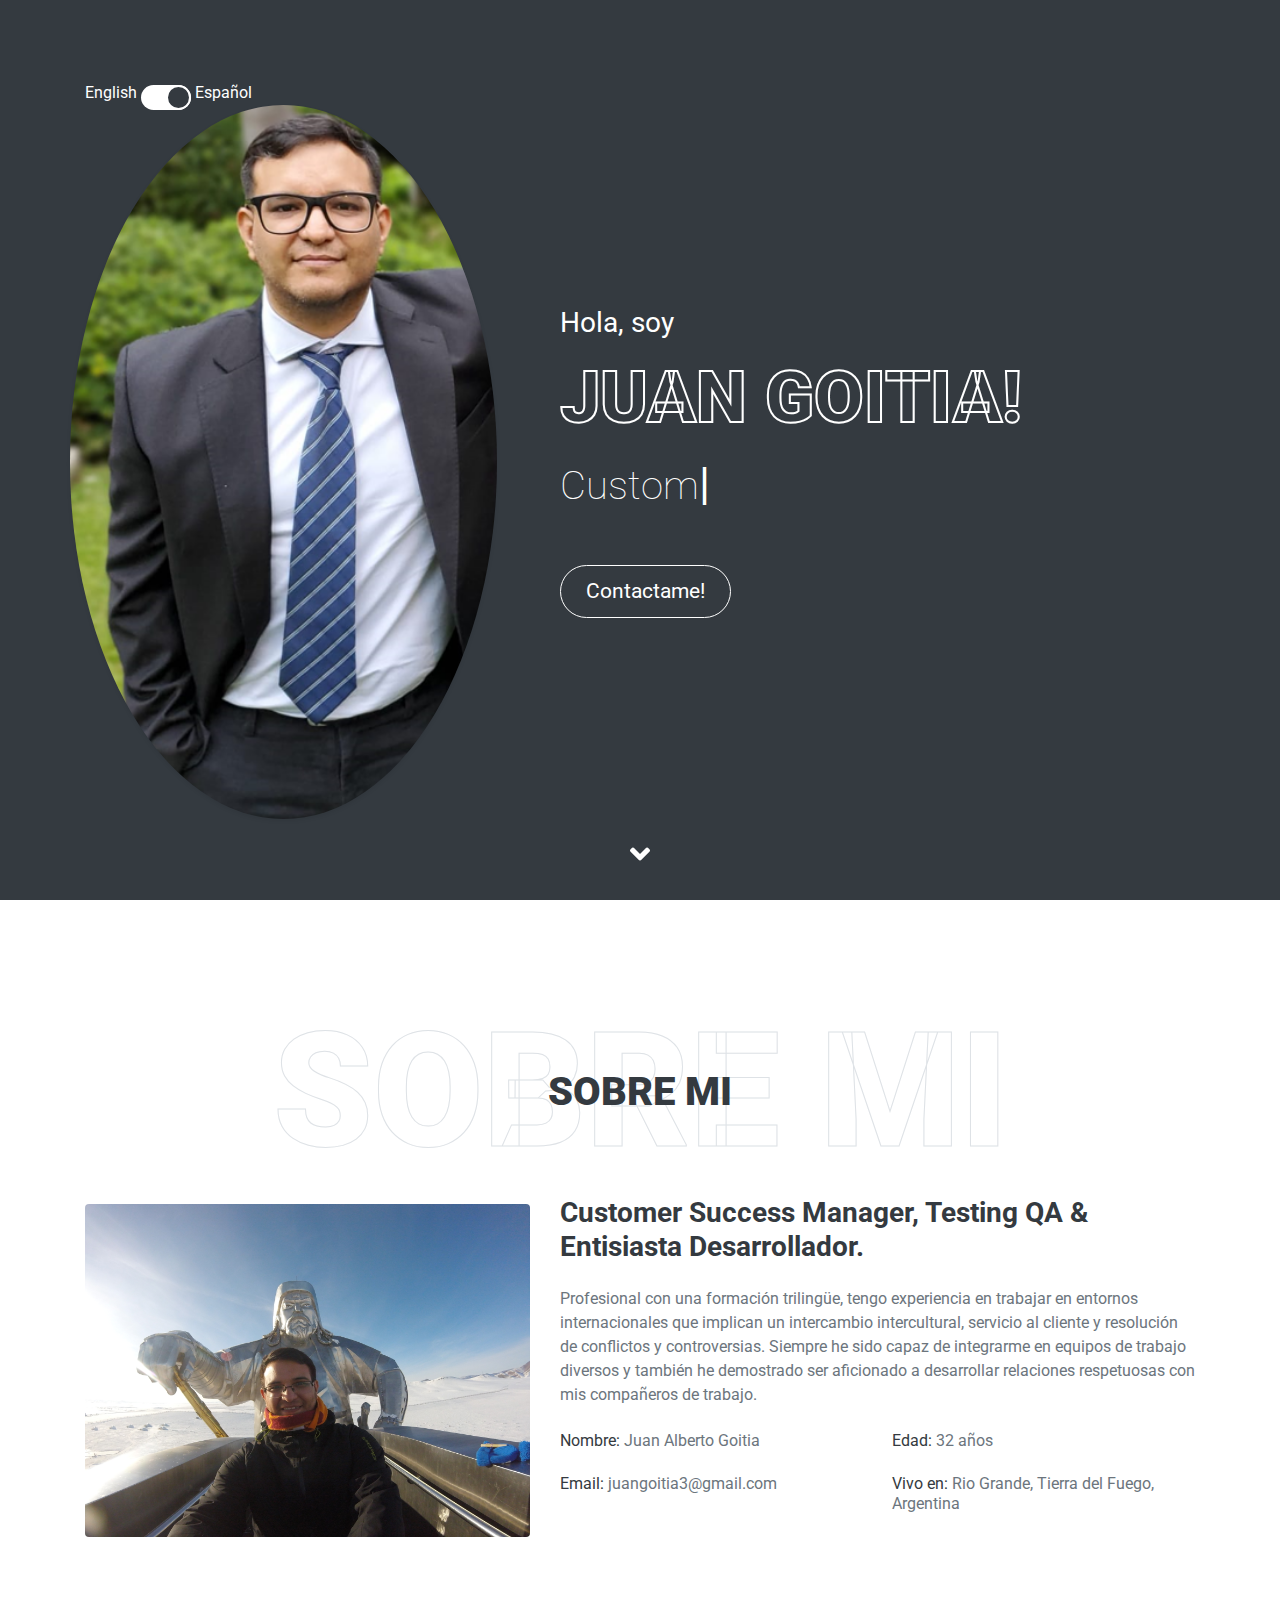
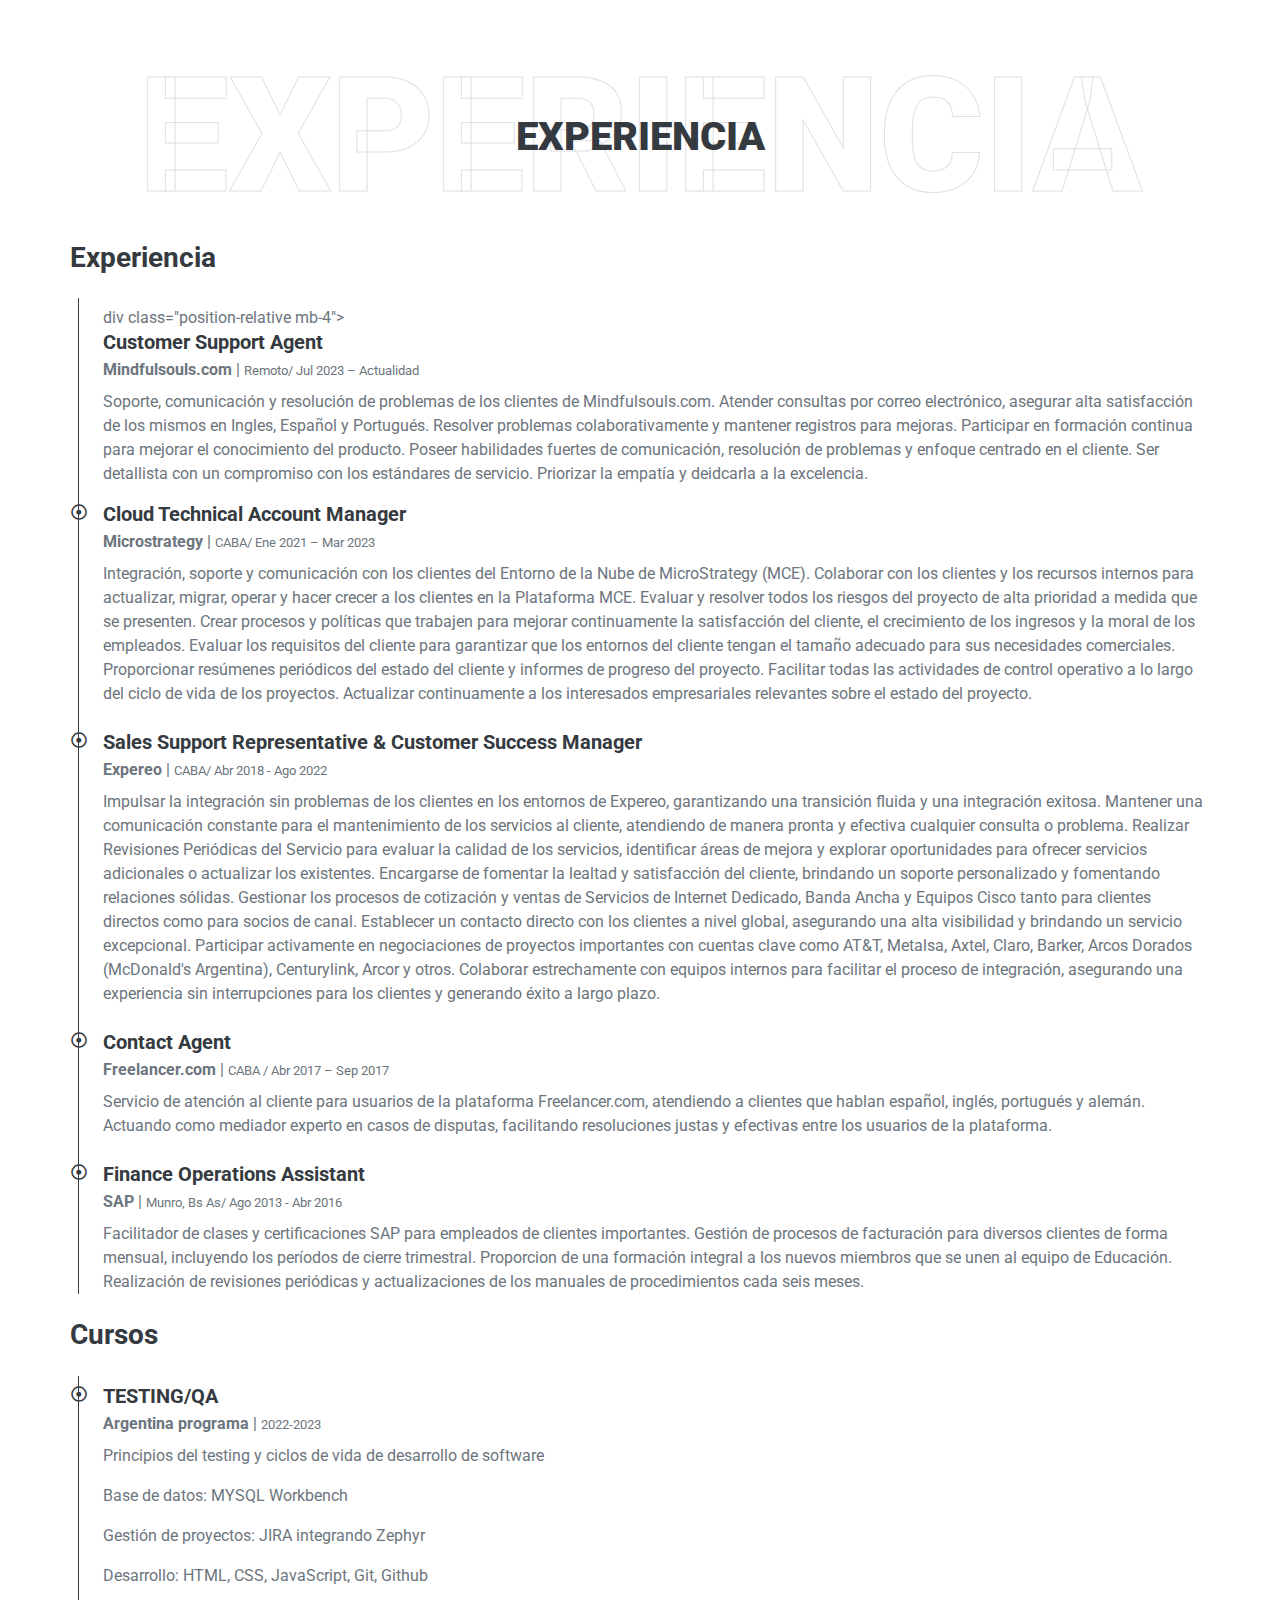
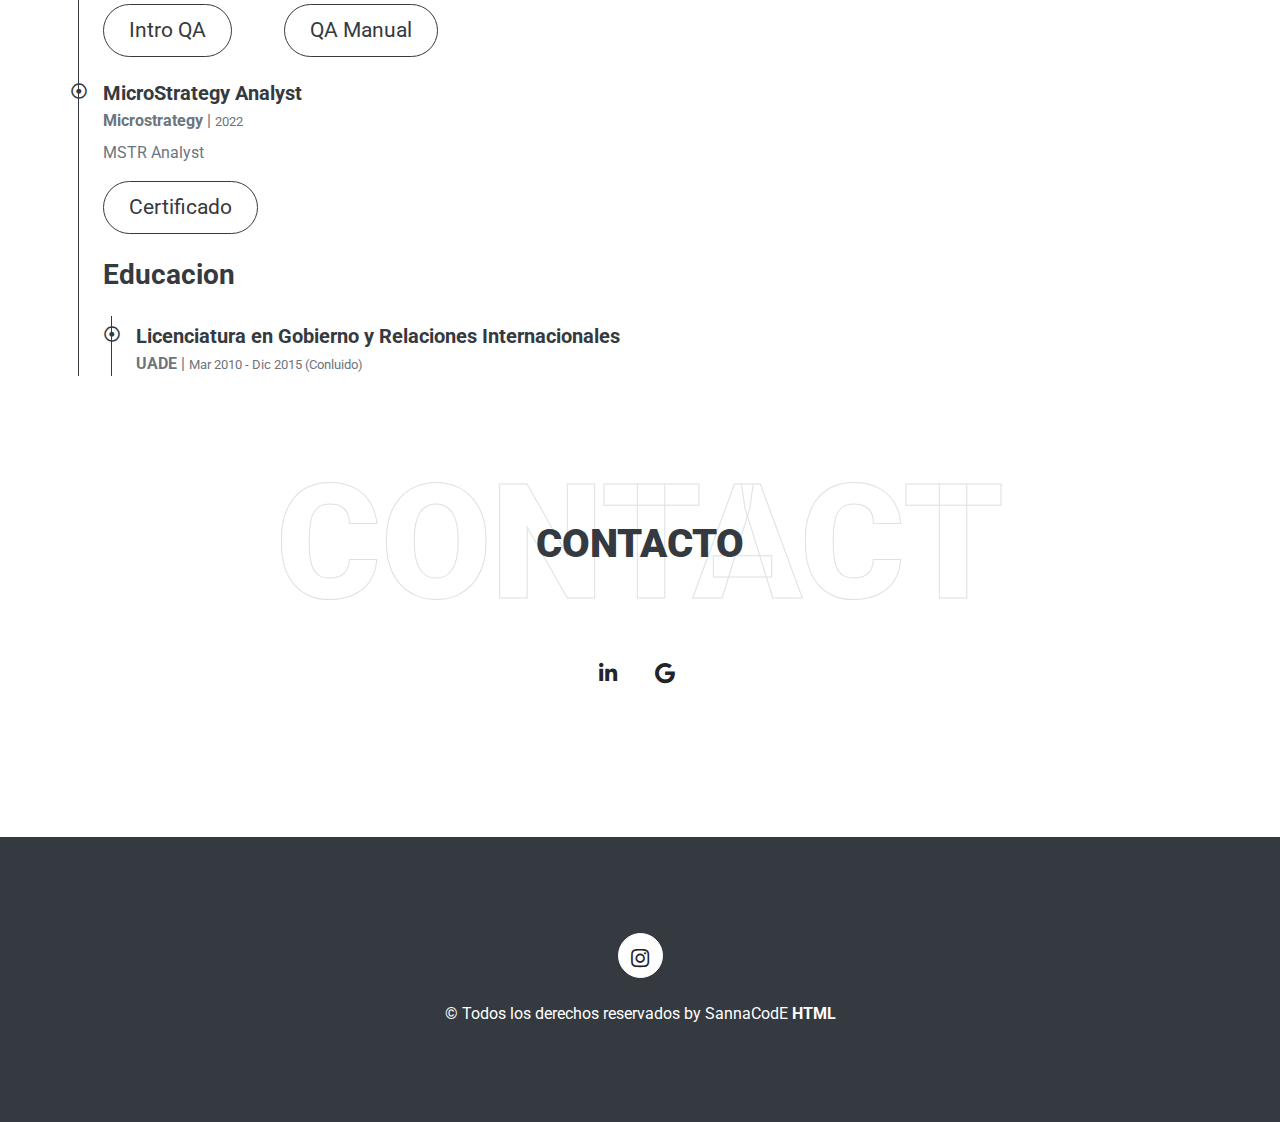
==== commit 87999ed4: "Cambios 2023 Diciembre" ====
--- a/es/indexES.html
+++ b/es/indexES.html
@@ -86,7 +86,7 @@
                     <img class="img-fluid rounded w-100" src="GOPR0879.JPG" alt="imagen propia">
                 </div>
                 <div class="col-lg-7">
-                    <h3 class="mb-4">Customer Success Manager, Testing QA & Desarrollador Entusiasta.</h3>
+                    <h3 class="mb-4">Customer Success Manager, Testing QA & Entisiasta Desarrollador.</h3>
                     <p>Profesional con una formación trilingüe, tengo experiencia en trabajar en entornos internacionales que implican un intercambio intercultural, servicio al cliente y resolución de conflictos y controversias.
                         Siempre he sido capaz de integrarme en equipos de trabajo diversos y también he demostrado ser aficionado a desarrollar relaciones respetuosas con mis compañeros de trabajo.
                     </p>
@@ -123,6 +123,25 @@
                 <div class="col-lg-">
                     <h3 class="mb-4">Experiencia</h3>
                     <div class="border-left border-dark pt-2 pl-4 ml-2">
+                        div class="position-relative mb-4">
+                            <i class="far fa-dot-circle text-dark position-absolute" style="top: 2px; left: -32px;"></i>
+                            <h5 class="font-weight-bold mb-1">Customer Support Agent</h5>
+                            <p class="mb-2"><strong>Mindfulsouls.com</strong> | <small>Remoto/ Jul 2023 –
+                                    Actualidad</small></p>
+                            <p>Soporte, comunicación y resolución de problemas de los clientes de Mindfulsouls.com.
+
+                                Atender consultas por correo electrónico, asegurar alta satisfacción de los mismos en Ingles, Español y Portugués.
+                                
+                                Resolver problemas colaborativamente y mantener registros para mejoras.
+                                
+                                Participar en formación continua para mejorar el conocimiento del producto.
+                                
+                                Poseer habilidades fuertes de comunicación, resolución de problemas y enfoque centrado en el cliente.
+                                
+                                Ser detallista con un compromiso con los estándares de servicio.
+                                
+                                Priorizar la empatía y deidcarla a la excelencia.
+                            </p>
                         <div class="position-relative mb-4">
                             <i class="far fa-dot-circle text-dark position-absolute" style="top: 2px; left: -32px;"></i>
                             <h5 class="font-weight-bold mb-1">Cloud Technical Account Manager</h5>
@@ -241,7 +260,7 @@
             <div class="position-relative d-flex align-items-center justify-content-center">
                 <h1 class="display-1 text-uppercase text-white" style="-webkit-text-stroke: 1px #dee2e6;">Contact
                 </h1>
-                <h1 class="position-absolute text-uppercase text-dark">CONTACT</h1>
+                <h1 class="position-absolute text-uppercase text-dark">CONTACTO</h1>
             </div>
             <div class="row justify-content-center">
                 <!-- <div class="col-lg-8">
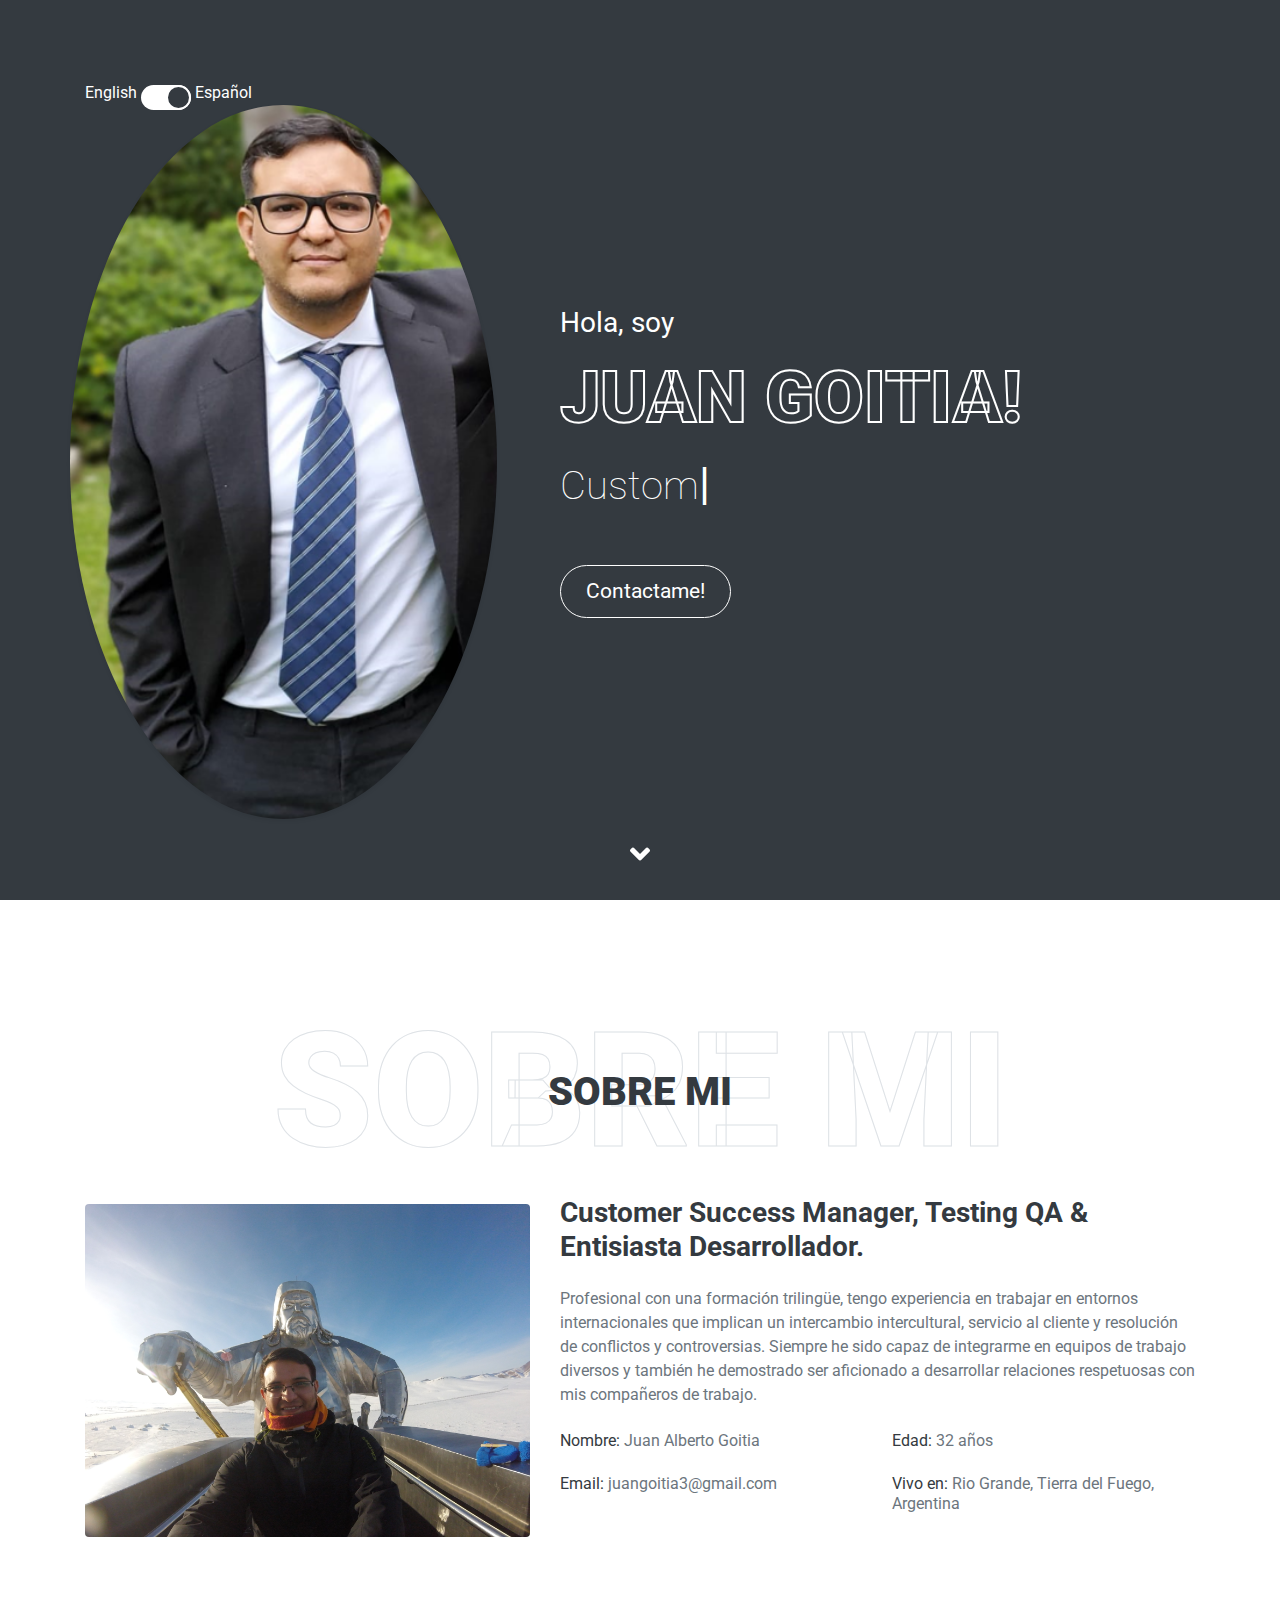
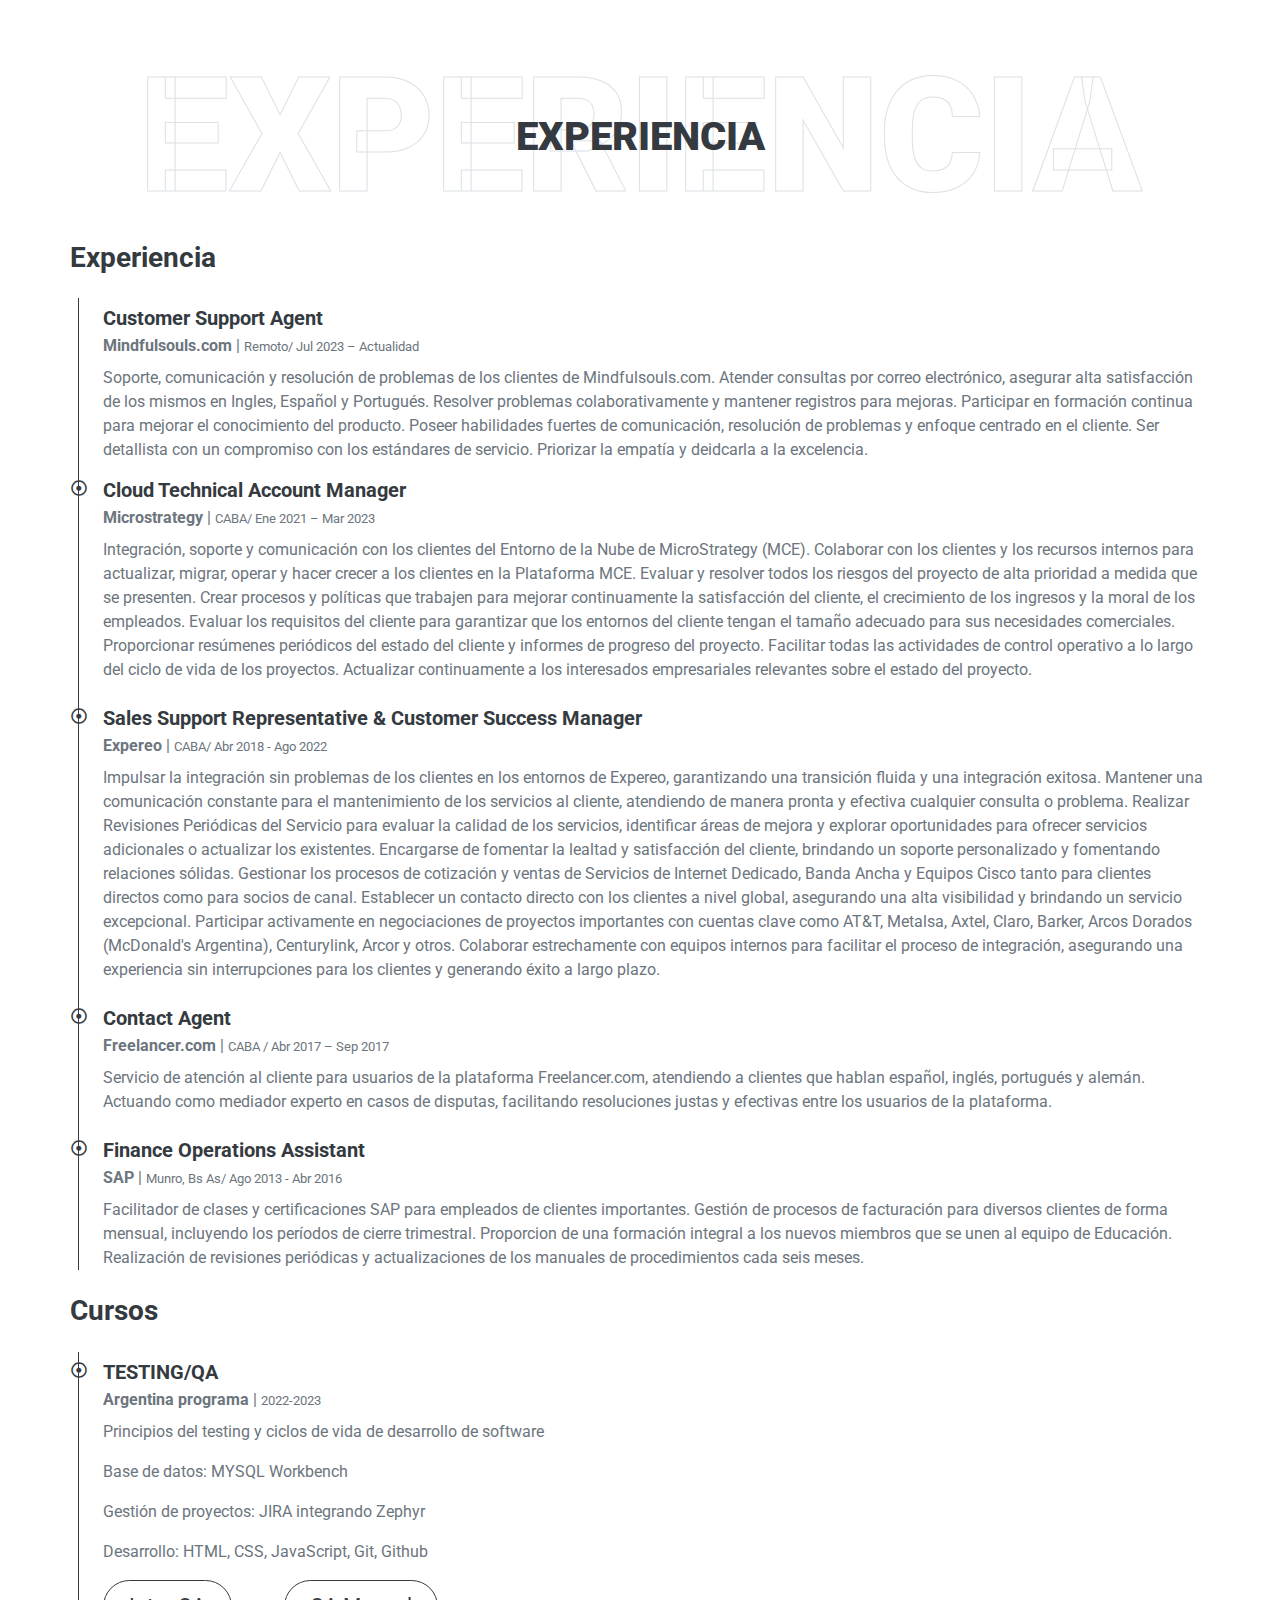
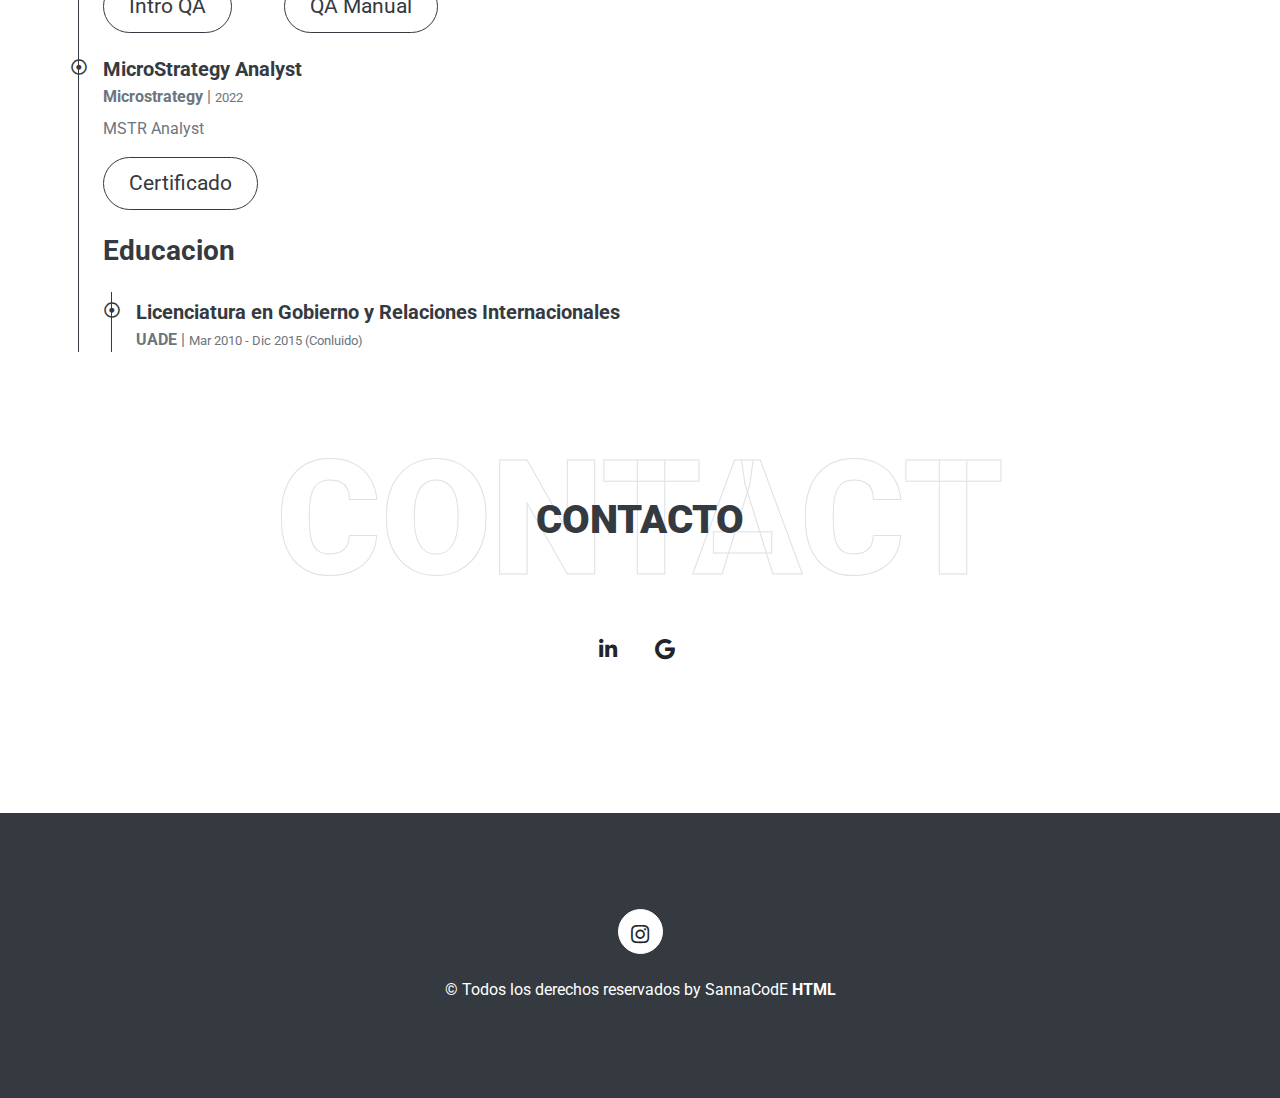
==== commit 03d901b1: "Update indexES.html" ====
--- a/es/indexES.html
+++ b/es/indexES.html
@@ -123,7 +123,6 @@
                 <div class="col-lg-">
                     <h3 class="mb-4">Experiencia</h3>
                     <div class="border-left border-dark pt-2 pl-4 ml-2">
-                        div class="position-relative mb-4">
                             <i class="far fa-dot-circle text-dark position-absolute" style="top: 2px; left: -32px;"></i>
                             <h5 class="font-weight-bold mb-1">Customer Support Agent</h5>
                             <p class="mb-2"><strong>Mindfulsouls.com</strong> | <small>Remoto/ Jul 2023 –
